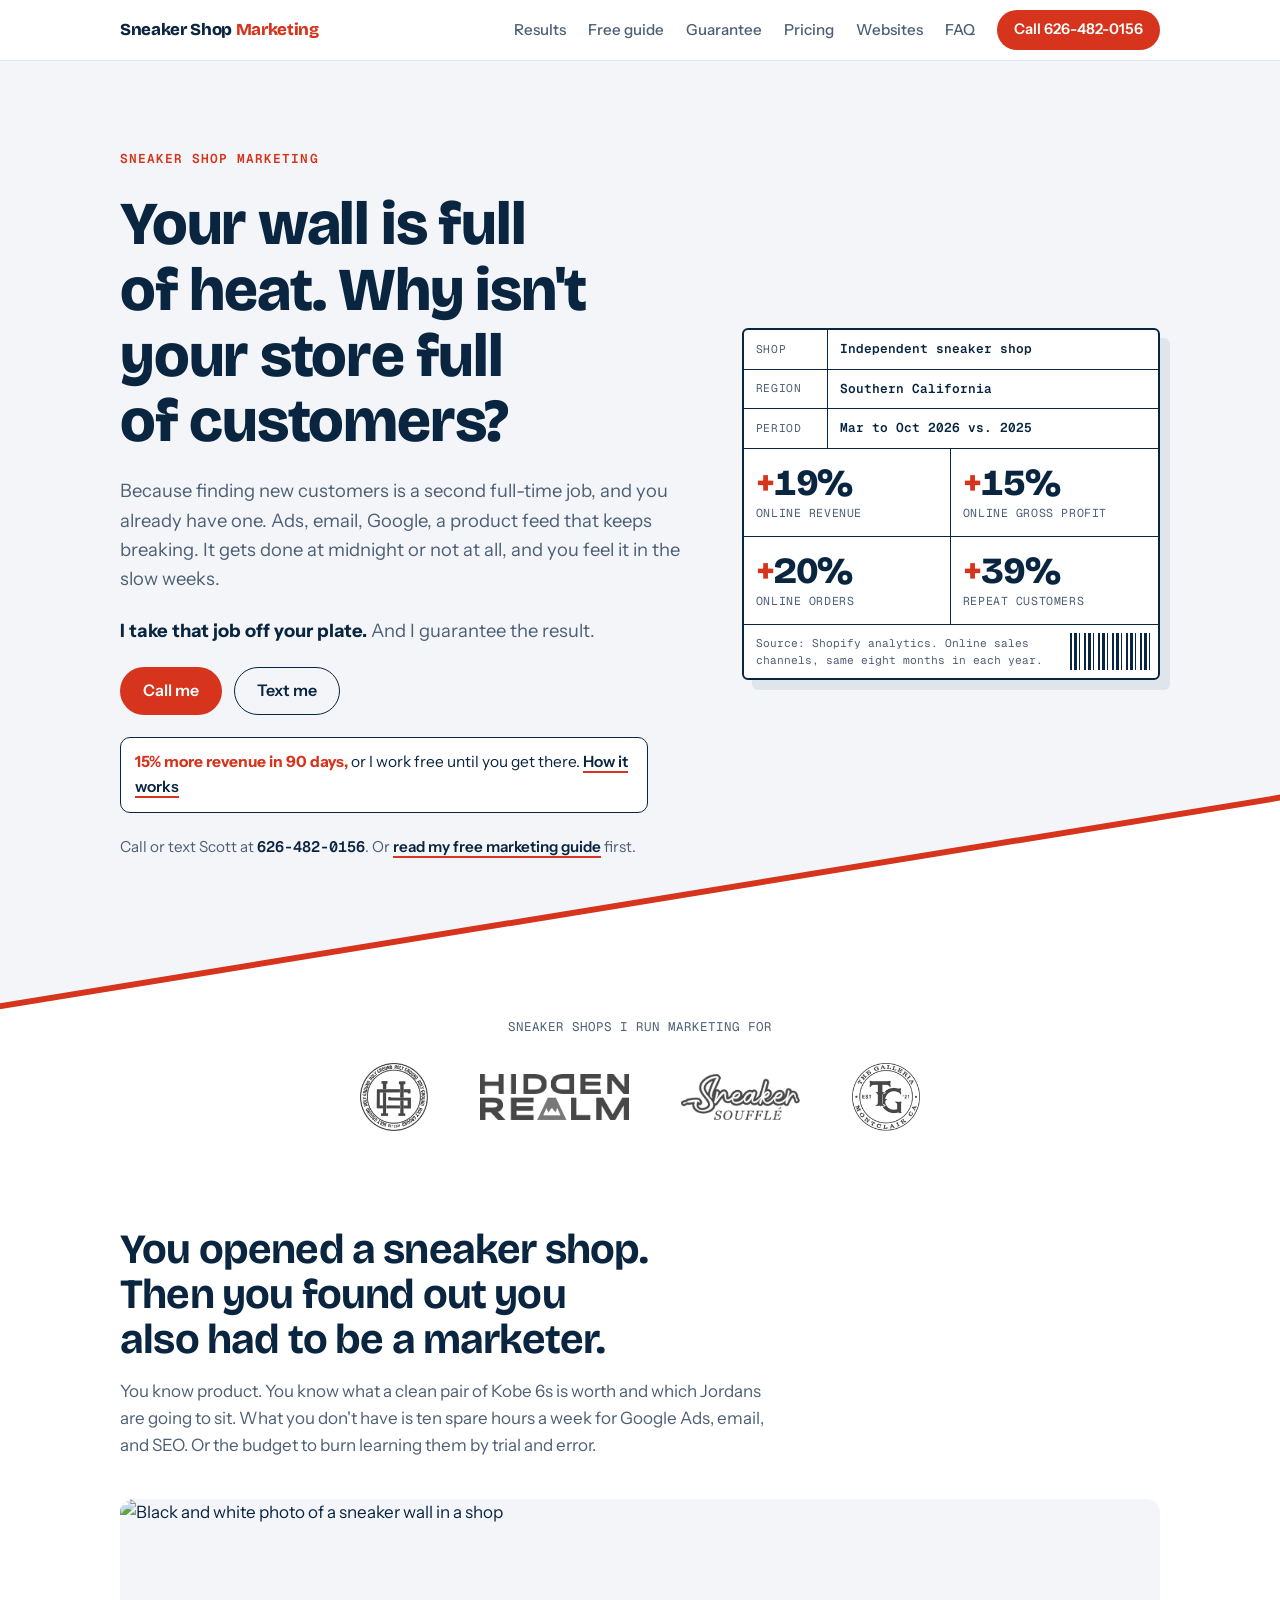
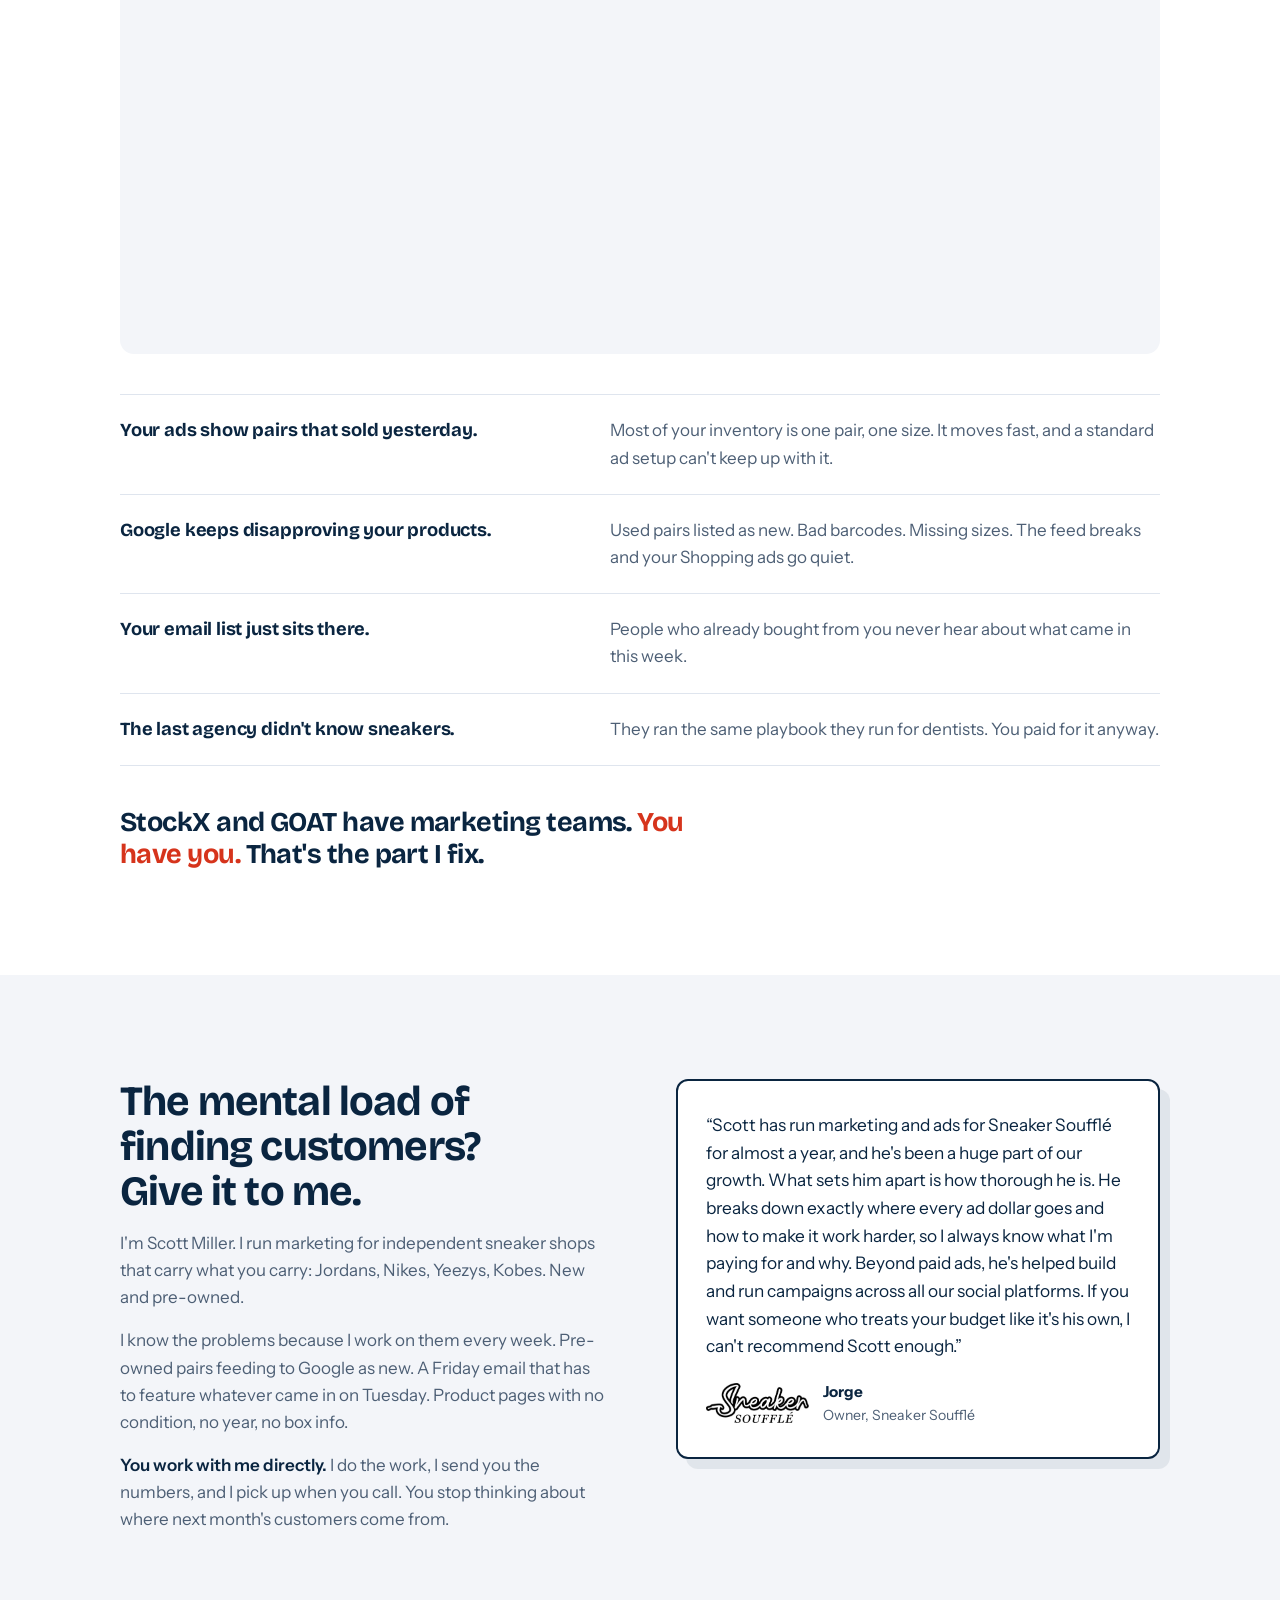
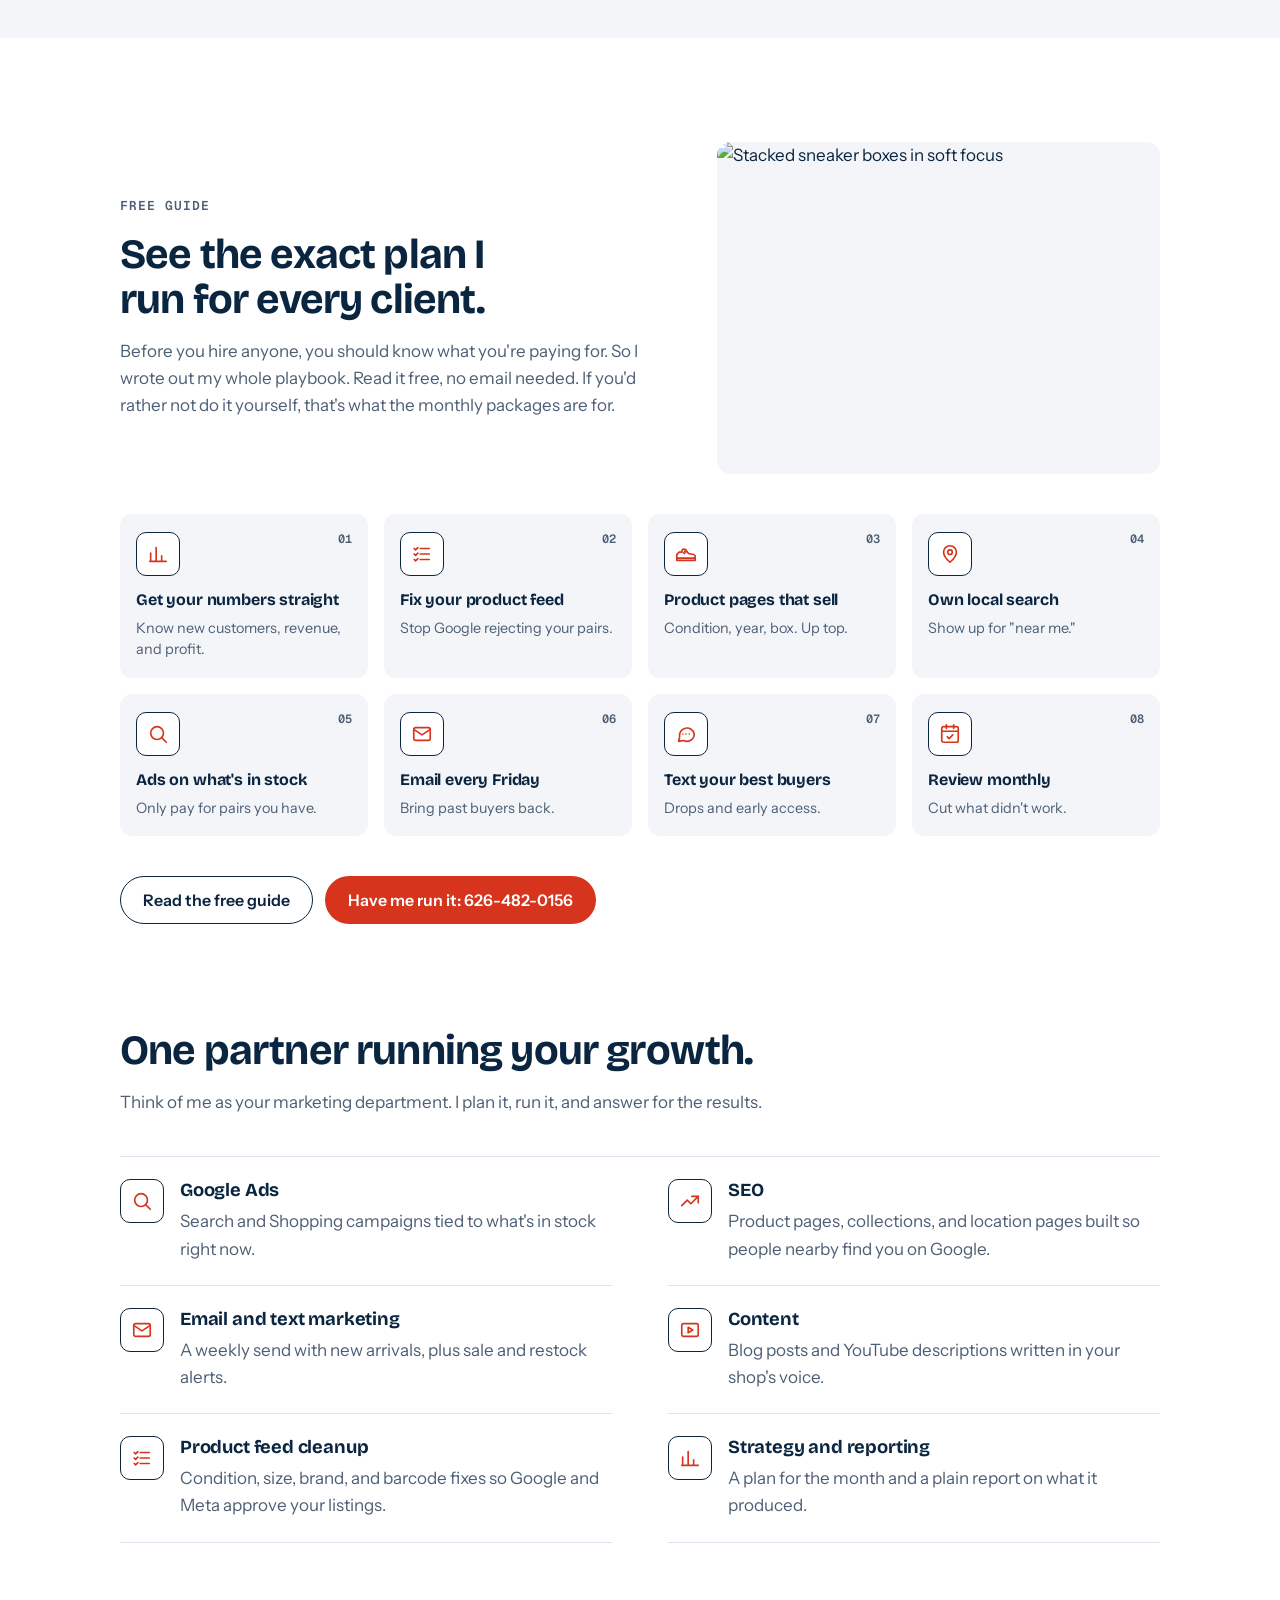
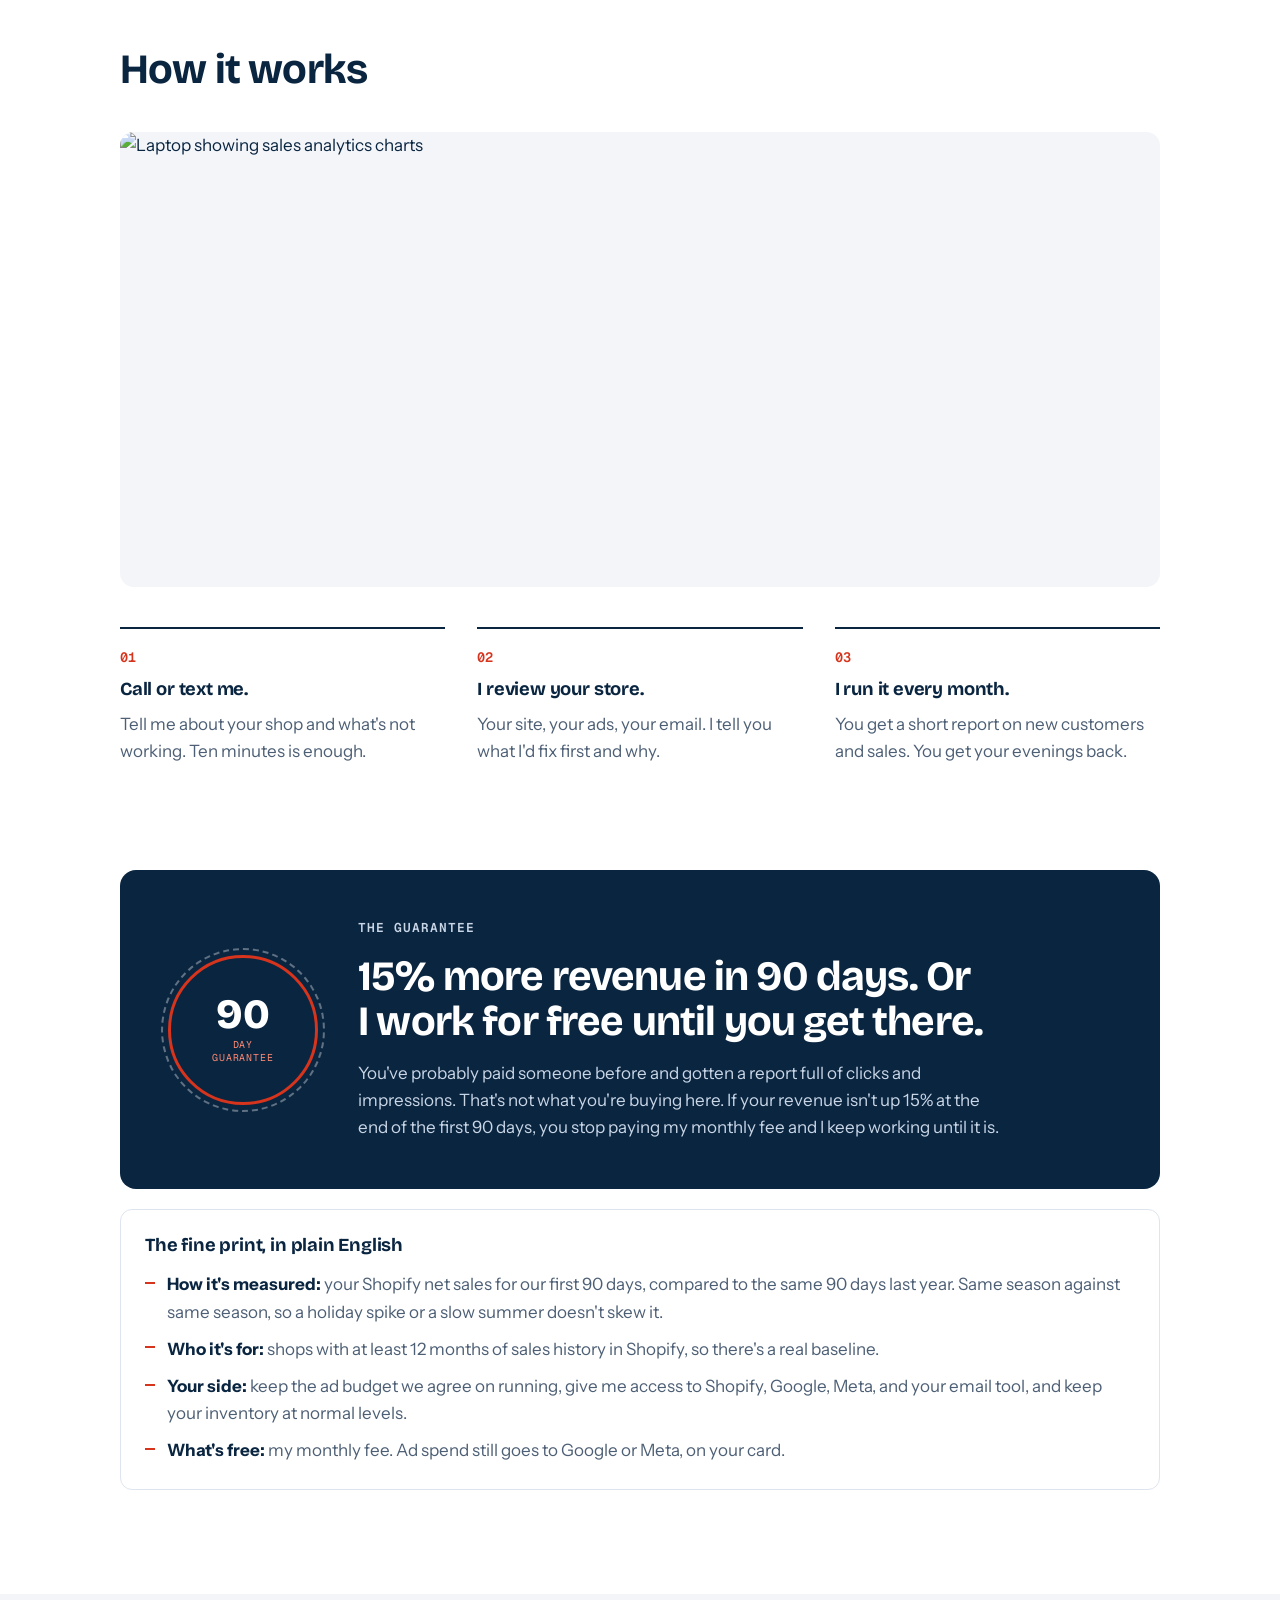
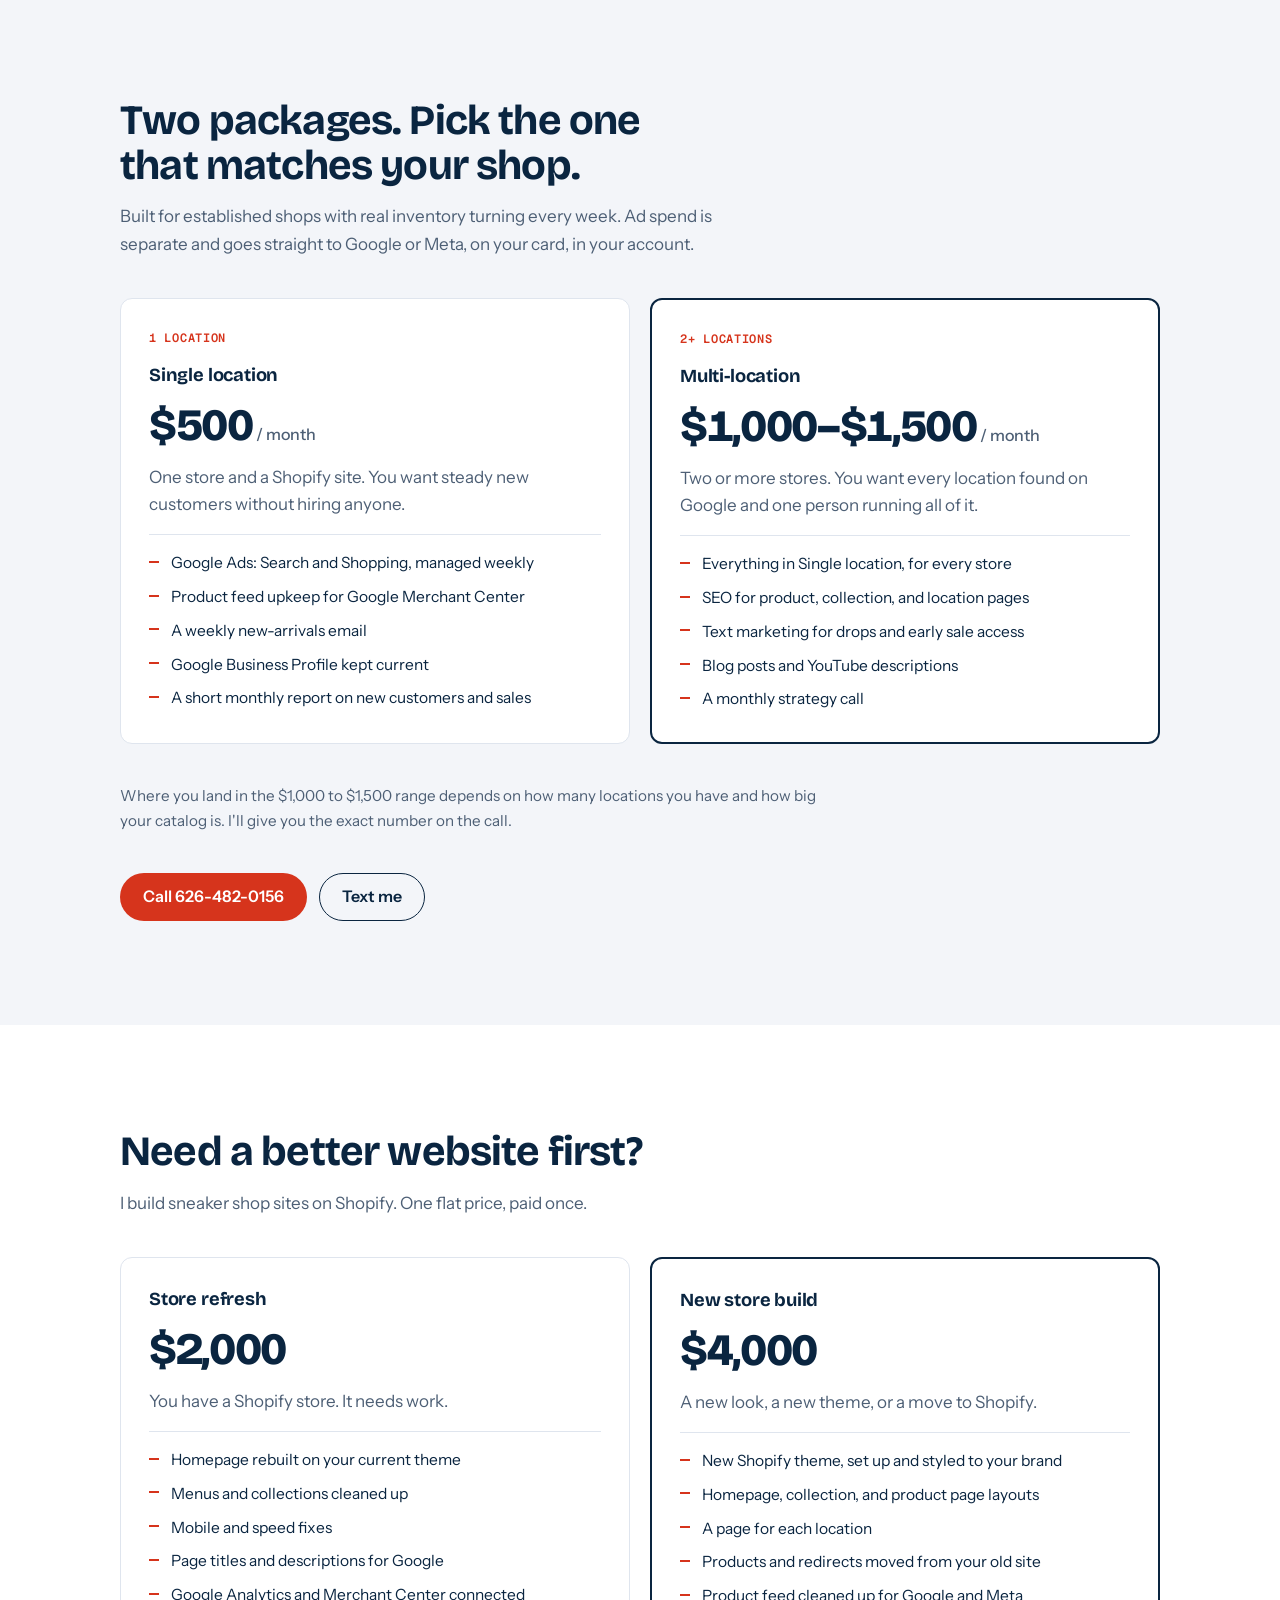
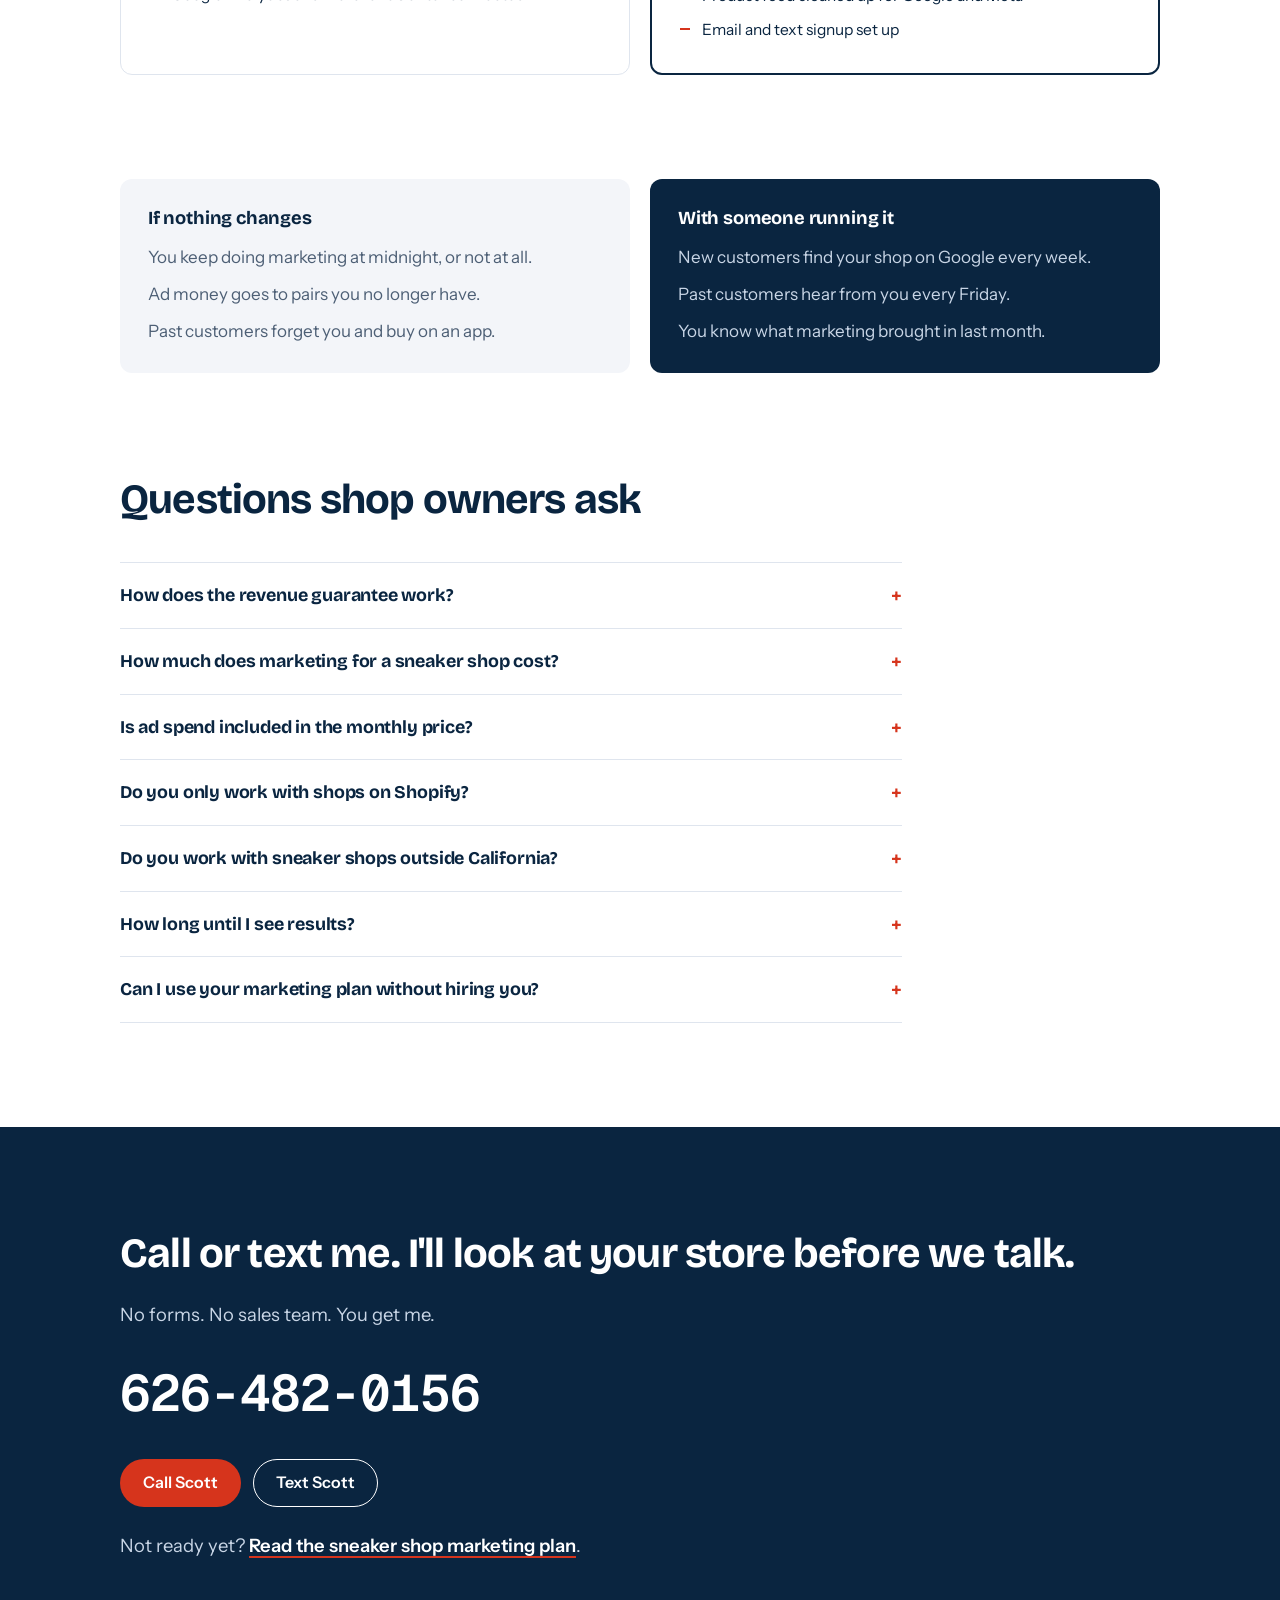
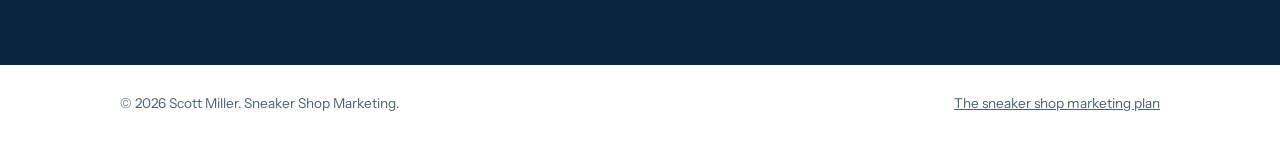
==== index.html @ 63c4389b "Remove floating CTAs, add Unsplash photos to homepage and guide Co-Authored-By: Claude Opus 5.5 <nor" ====
<!DOCTYPE html>
<html lang="en">
<head>
<meta charset="utf-8">
<meta name="viewport" content="width=device-width, initial-scale=1">
<title>Sneaker Shop Marketing: Ads, SEO &amp; Email for Sneaker Stores</title>
<meta name="description" content="Marketing for independent sneaker shops: Google Ads, SEO, email, and text, run for you. 15% more revenue in 90 days or I work free. Call 626-482-0156.">
<link rel="canonical" href="https://sneakershopmarketing.com/">
<meta name="robots" content="index, follow, max-image-preview:large">
<meta name="author" content="Scott Miller">
<meta name="theme-color" content="#0a2540">
<link rel="icon" href="/favicon.svg" type="image/svg+xml">
<link rel="apple-touch-icon" href="/assets/apple-touch-icon.png">

<meta property="og:type" content="website">
<meta property="og:site_name" content="Sneaker Shop Marketing">
<meta property="og:title" content="Sneaker Shop Marketing: more customers without running the marketing yourself">
<meta property="og:description" content="Google Ads, SEO, email, and text marketing for independent sneaker shops. Free marketing plan, no email required.">
<meta property="og:url" content="https://sneakershopmarketing.com/">
<meta property="og:image" content="https://sneakershopmarketing.com/assets/og-image.png">
<meta property="og:image:width" content="1200">
<meta property="og:image:height" content="630">
<meta property="og:locale" content="en_US">
<meta name="twitter:card" content="summary_large_image">
<meta name="twitter:title" content="Sneaker Shop Marketing">
<meta name="twitter:description" content="Google Ads, SEO, email, and text marketing for independent sneaker shops.">
<meta name="twitter:image" content="https://sneakershopmarketing.com/assets/og-image.png">

<link rel="preconnect" href="https://fonts.googleapis.com">
<link rel="preconnect" href="https://fonts.gstatic.com" crossorigin>
<link href="https://fonts.googleapis.com/css2?family=Bricolage+Grotesque:opsz,wght@12..96,600;12..96,700;12..96,800&family=Geist+Mono:wght@400;500;600&family=Instrument+Sans:wght@400;500;600&display=swap" rel="stylesheet">
<link rel="stylesheet" href="/assets/site.css">

<script type="application/ld+json">
{
  "@context": "https://schema.org",
  "@graph": [
    {
      "@type": "WebSite",
      "@id": "https://sneakershopmarketing.com/#website",
      "url": "https://sneakershopmarketing.com/",
      "name": "Sneaker Shop Marketing",
      "publisher": { "@id": "https://sneakershopmarketing.com/#business" },
      "inLanguage": "en-US"
    },
    {
      "@type": "Person",
      "@id": "https://sneakershopmarketing.com/#scott",
      "name": "Scott Miller",
      "jobTitle": "Marketing consultant for sneaker shops",
      "telephone": "+1-626-482-0156",
      "worksFor": { "@id": "https://sneakershopmarketing.com/#business" }
    },
    {
      "@type": "ProfessionalService",
      "@id": "https://sneakershopmarketing.com/#business",
      "name": "Sneaker Shop Marketing",
      "url": "https://sneakershopmarketing.com/",
      "logo": "https://sneakershopmarketing.com/assets/apple-touch-icon.png",
      "image": "https://sneakershopmarketing.com/assets/og-image.png",
      "description": "Marketing for independent sneaker shops: Google Ads, Google Shopping product feeds, SEO, email, and text marketing, managed monthly.",
      "telephone": "+1-626-482-0156",
      "founder": { "@id": "https://sneakershopmarketing.com/#scott" },
      "areaServed": { "@type": "Country", "name": "United States" },
      "priceRange": "$500-$1,500 per month",
      "knowsAbout": ["Sneaker shop marketing", "Google Ads", "Google Shopping", "Google Merchant Center", "Shopify SEO", "Email marketing", "SMS marketing", "Local SEO"],
      "hasOfferCatalog": {
        "@type": "OfferCatalog",
        "name": "Sneaker shop marketing packages",
        "itemListElement": [
          {
            "@type": "Offer",
            "name": "Single location marketing",
            "description": "Google Ads, Shopping feed upkeep, weekly email, Google Business Profile, and a monthly report for one-location sneaker shops.",
            "priceSpecification": { "@type": "UnitPriceSpecification", "price": 500, "priceCurrency": "USD", "unitText": "month" }
          },
          {
            "@type": "Offer",
            "name": "Multi-location marketing",
            "description": "Full marketing for sneaker shops with two or more locations: ads, SEO, email, text, content, and reporting.",
            "priceSpecification": { "@type": "UnitPriceSpecification", "minPrice": 1000, "maxPrice": 1500, "priceCurrency": "USD", "unitText": "month" }
          },
          {
            "@type": "Offer",
            "name": "Shopify store refresh",
            "priceSpecification": { "@type": "PriceSpecification", "price": 2000, "priceCurrency": "USD" }
          },
          {
            "@type": "Offer",
            "name": "New Shopify store build",
            "priceSpecification": { "@type": "PriceSpecification", "price": 4000, "priceCurrency": "USD" }
          }
        ]
      }
    },
    {
      "@type": "FAQPage",
      "@id": "https://sneakershopmarketing.com/#faq",
      "mainEntity": [
        { "@type": "Question", "name": "How does the revenue guarantee work?", "acceptedAnswer": { "@type": "Answer", "text": "If your Shopify net sales are not up 15% in the first 90 days, compared to the same 90 days last year, the monthly fee stops and the work continues until they are. Requires 12 months of Shopify sales history, the agreed ad budget running, and normal inventory levels. Ad spend is not covered." } },
        { "@type": "Question", "name": "How much does marketing for a sneaker shop cost?", "acceptedAnswer": { "@type": "Answer", "text": "$500 a month for a single-location shop. $1,000 to $1,500 a month for shops with two or more locations, depending on how many stores and how big the catalog is. Ad spend is separate and is paid straight to Google or Meta." } },
        { "@type": "Question", "name": "Is ad spend included in the monthly price?", "acceptedAnswer": { "@type": "Answer", "text": "No. The monthly price covers the work. Your ad budget is billed to your own card by Google or Meta, so you always own the account and see every dollar." } },
        { "@type": "Question", "name": "Do you only work with shops on Shopify?", "acceptedAnswer": { "@type": "Answer", "text": "Shopify is where I do most of the work and where I build websites. If you are on another platform, call or text and we will talk through whether it makes sense." } },
        { "@type": "Question", "name": "Do you work with sneaker shops outside California?", "acceptedAnswer": { "@type": "Answer", "text": "Yes. The work is done online, so I can run marketing for a shop anywhere in the United States." } },
        { "@type": "Question", "name": "How long until I see results?", "acceptedAnswer": { "@type": "Answer", "text": "Google Ads and email can move traffic and sales within the first few weeks. SEO builds slower and usually takes a few months to show up in search rankings." } },
        { "@type": "Question", "name": "Can I use your marketing plan without hiring you?", "acceptedAnswer": { "@type": "Answer", "text": "Yes. The sneaker shop marketing plan is free and there is no email gate. Use it however you want." } }
      ]
    }
  ]
}
</script>
</head>
<body>

<header class="top">
  <div class="wrap">
    <a class="brand" href="/">Sneaker Shop <span>Marketing</span></a>
    <nav aria-label="Main">
      <a class="link" href="#results">Results</a>
      <a class="link" href="/sneaker-shop-marketing-plan/">Free guide</a>
      <a class="link" href="#guarantee">Guarantee</a>
      <a class="link" href="#pricing">Pricing</a>
      <a class="link" href="#websites">Websites</a>
      <a class="link" href="#faq">FAQ</a>
      <a class="btn primary small" href="tel:+16264820156">Call 626-482-0156</a>
    </nav>
  </div>
</header>

<main id="top">

  <div class="hero">
    <div class="wrap">
      <div class="hero-copy">
        <p class="eyebrow">Sneaker shop marketing</p>
        <h1>Your wall is full of heat. Why isn't your store full of customers?</h1>
        <p class="lede">Because finding new customers is a second full-time job, and you already have one. Ads, email, Google, a product feed that keeps breaking. It gets done at midnight or not at all, and you feel it in the slow weeks.</p>
        <p class="lede"><strong style="color:var(--ink)">I take that job off your plate.</strong> And I guarantee the result.</p>
        <div class="cta-row">
          <a class="btn primary" href="tel:+16264820156">Call me</a>
          <a class="btn ghost" href="sms:+16264820156">Text me</a>
        </div>
        <p class="guarantee-pill"><b>15% more revenue in 90 days,</b> or I work free until you get there. <a class="text-link" href="#guarantee">How it works</a></p>
        <p class="phone-note">Call or text Scott at <b>626-482-0156</b>. Or <a class="text-link" href="/sneaker-shop-marketing-plan/">read my free marketing guide</a> first.</p>
      </div>

      <div class="boxlabel" id="results" aria-label="Client results">
        <div class="row"><span>Shop</span><span>Independent sneaker shop</span></div>
        <div class="row"><span>Region</span><span>Southern California</span></div>
        <div class="row"><span>Period</span><span>Mar to Oct 2026 vs. 2025</span></div>
        <div class="grid">
          <div class="cell"><span class="num"><i>+</i>19%</span><span class="cap">Online revenue</span></div>
          <div class="cell"><span class="num"><i>+</i>15%</span><span class="cap">Online gross profit</span></div>
          <div class="cell"><span class="num"><i>+</i>20%</span><span class="cap">Online orders</span></div>
          <div class="cell"><span class="num"><i>+</i>39%</span><span class="cap">Repeat customers</span></div>
        </div>
        <div class="foot">
          <p>Source: Shopify analytics. Online sales channels, same eight months in each year.</p>
          <div class="bars" aria-hidden="true"></div>
        </div>
      </div>
    </div>
  </div>

  <div class="logos" aria-labelledby="logos-label">
    <div class="wrap">
      <p id="logos-label">Sneaker shops I run marketing for</p>
      <ul>
        <li><img src="/assets/logos/holy-ground.png" alt="Holy Ground Sneaker Shop" width="120" height="120" loading="lazy"></li>
        <li><img class="wide" src="/assets/logos/hidden-realm.png" alt="Hidden Realm Sneakers" width="389" height="120" loading="lazy"></li>
        <li><img class="wide" src="/assets/logos/sneaker-souffle.png" alt="Sneaker Soufflé" width="309" height="120" loading="lazy"></li>
        <li><img src="/assets/logos/galleria-montclair.png" alt="The Galleria Montclair" width="120" height="120" loading="lazy"></li>
      </ul>
    </div>
  </div>

  <section id="problem" style="padding-top:40px">
    <div class="wrap stack">
      <div class="prose">
        <h2>You opened a sneaker shop. Then you found out you also had to be a marketer.</h2>
        <p>You know product. You know what a clean pair of Kobe 6s is worth and which Jordans are going to sit. What you don't have is ten spare hours a week for Google Ads, email, and SEO. Or the budget to burn learning them by trial and error.</p>
      </div>
      <figure class="photo banner"><img src="https://images.unsplash.com/photo-1708088641654-d096243830c1?auto=format&fit=crop&q=70&w=1200&h=420" srcset="https://images.unsplash.com/photo-1708088641654-d096243830c1?auto=format&fit=crop&q=70&w=800&h=280 800w, https://images.unsplash.com/photo-1708088641654-d096243830c1?auto=format&fit=crop&q=70&w=1600&h=560 1600w" sizes="(min-width: 1080px) 1040px, 100vw" alt="Black and white photo of a sneaker wall in a shop" width="1600" height="560" loading="lazy" decoding="async"></figure>
      <ul class="problems">
        <li>
          <h3>Your ads show pairs that sold yesterday.</h3>
          <p>Most of your inventory is one pair, one size. It moves fast, and a standard ad setup can't keep up with it.</p>
        </li>
        <li>
          <h3>Google keeps disapproving your products.</h3>
          <p>Used pairs listed as new. Bad barcodes. Missing sizes. The feed breaks and your Shopping ads go quiet.</p>
        </li>
        <li>
          <h3>Your email list just sits there.</h3>
          <p>People who already bought from you never hear about what came in this week.</p>
        </li>
        <li>
          <h3>The last agency didn't know sneakers.</h3>
          <p>They ran the same playbook they run for dentists. You paid for it anyway.</p>
        </li>
      </ul>
      <p class="aside">StockX and GOAT have marketing teams. <em>You have you.</em> That's the part I fix.</p>
    </div>
  </section>

  <section class="guide" id="about">
    <div class="wrap two">
      <div class="prose">
        <h2>The mental load of finding customers? Give it to me.</h2>
        <p>I'm Scott Miller. I run marketing for independent sneaker shops that carry what you carry: Jordans, Nikes, Yeezys, Kobes. New and pre-owned.</p>
        <p>I know the problems because I work on them every week. Pre-owned pairs feeding to Google as new. A Friday email that has to feature whatever came in on Tuesday. Product pages with no condition, no year, no box info.</p>
        <p><strong>You work with me directly.</strong> I do the work, I send you the numbers, and I pick up when you call. You stop thinking about where next month's customers come from.</p>
      </div>
      <blockquote class="quote">
        <p>&ldquo;Scott has run marketing and ads for Sneaker Soufflé for almost a year, and he's been a huge part of our growth. What sets him apart is how thorough he is. He breaks down exactly where every ad dollar goes and how to make it work harder, so I always know what I'm paying for and why. Beyond paid ads, he's helped build and run campaigns across all our social platforms. If you want someone who treats your budget like it's his own, I can't recommend Scott enough.&rdquo;</p>
        <footer>
          <img src="/assets/logos/sneaker-souffle.png" alt="" width="309" height="120" loading="lazy">
          <div><b>Jorge</b><span>Owner, Sneaker Soufflé</span></div>
        </footer>
      </blockquote>
    </div>
  </section>

  <section id="plan">
    <div class="wrap stack">
      <div class="split-intro">
      <div class="prose">
        <p class="eyebrow">Free guide</p>
        <h2>See the exact plan I run for every client.</h2>
        <p>Before you hire anyone, you should know what you're paying for. So I wrote out my whole playbook. Read it free, no email needed. If you'd rather not do it yourself, that's what the monthly packages are for.</p>
      </div>
      <figure class="photo card"><img src="https://images.unsplash.com/photo-1568597396622-85be9c2f9b65?auto=format&fit=crop&q=70&w=1200&h=900" srcset="https://images.unsplash.com/photo-1568597396622-85be9c2f9b65?auto=format&fit=crop&q=70&w=800&h=600 800w, https://images.unsplash.com/photo-1568597396622-85be9c2f9b65?auto=format&fit=crop&q=70&w=1600&h=900 1600w" sizes="(min-width: 1080px) 1040px, 100vw" alt="Stacked sneaker boxes in soft focus" width="1200" height="900" loading="lazy" decoding="async"></figure>
      </div>
      <ol class="playbook">
        <li><span class="ico" aria-hidden="true"><svg viewBox="0 0 24 24" fill="none" stroke="currentColor" stroke-width="1.8" stroke-linecap="round" stroke-linejoin="round"><path d="M4 20V11M10 20V5M16 20v-6M21 20H3"/></svg></span><h3>Get your numbers straight</h3><p>Know new customers, revenue, and profit.</p></li>
        <li><span class="ico" aria-hidden="true"><svg viewBox="0 0 24 24" fill="none" stroke="currentColor" stroke-width="1.8" stroke-linecap="round" stroke-linejoin="round"><path d="M10 6h10M10 12h10M10 18h10"/><path d="M3.5 6l1.5 1.5L7.5 5M3.5 12l1.5 1.5 2.5-2.5M3.5 18l1.5 1.5 2.5-2.5"/></svg></span><h3>Fix your product feed</h3><p>Stop Google rejecting your pairs.</p></li>
        <li><span class="ico" aria-hidden="true"><svg viewBox="0 0 24 24" fill="none" stroke="currentColor" stroke-width="1.8" stroke-linecap="round" stroke-linejoin="round"><path d="M2 16.5h20v-2c0-1-.7-1.8-1.7-2l-5.5-1.1L11.5 7H8.2l-1 3H4.5L2 12.5z"/><path d="M2 16.5V19h20v-2.5M9 10.5l1.5 1M10.5 9l1.5 1"/></svg></span><h3>Product pages that sell</h3><p>Condition, year, box. Up top.</p></li>
        <li><span class="ico" aria-hidden="true"><svg viewBox="0 0 24 24" fill="none" stroke="currentColor" stroke-width="1.8" stroke-linecap="round" stroke-linejoin="round"><path d="M12 21s-7-6.2-7-11a7 7 0 0 1 14 0c0 4.8-7 11-7 11z"/><circle cx="12" cy="10" r="2.5"/></svg></span><h3>Own local search</h3><p>Show up for "near me."</p></li>
        <li><span class="ico" aria-hidden="true"><svg viewBox="0 0 24 24" fill="none" stroke="currentColor" stroke-width="1.8" stroke-linecap="round" stroke-linejoin="round"><circle cx="11" cy="11" r="7"/><path d="M21 21l-5-5"/></svg></span><h3>Ads on what's in stock</h3><p>Only pay for pairs you have.</p></li>
        <li><span class="ico" aria-hidden="true"><svg viewBox="0 0 24 24" fill="none" stroke="currentColor" stroke-width="1.8" stroke-linecap="round" stroke-linejoin="round"><rect x="3" y="5" width="18" height="14" rx="2"/><path d="M3 7l9 6 9-6"/></svg></span><h3>Email every Friday</h3><p>Bring past buyers back.</p></li>
        <li><span class="ico" aria-hidden="true"><svg viewBox="0 0 24 24" fill="none" stroke="currentColor" stroke-width="1.8" stroke-linecap="round" stroke-linejoin="round"><path d="M21 12a8 8 0 0 1-11.6 7.1L4 20l1-4.6A8 8 0 1 1 21 12z"/><path d="M8.5 12h.01M12 12h.01M15.5 12h.01"/></svg></span><h3>Text your best buyers</h3><p>Drops and early access.</p></li>
        <li><span class="ico" aria-hidden="true"><svg viewBox="0 0 24 24" fill="none" stroke="currentColor" stroke-width="1.8" stroke-linecap="round" stroke-linejoin="round"><rect x="3" y="4" width="18" height="17" rx="2"/><path d="M3 9h18M8 2v4M16 2v4M9 15l2 2 4-4"/></svg></span><h3>Review monthly</h3><p>Cut what didn't work.</p></li>
      </ol>
      <div class="cta-row">
        <a class="btn ghost" href="/sneaker-shop-marketing-plan/">Read the free guide</a>
        <a class="btn primary" href="tel:+16264820156">Have me run it: 626-482-0156</a>
      </div>
    </div>
  </section>

  <section id="services" style="padding-top:0">
    <div class="wrap stack">
      <div class="prose">
        <h2>One partner running your growth.</h2>
        <p>Think of me as your marketing department. I plan it, run it, and answer for the results.</p>
      </div>
      <ul class="services">
        <li><span class="ico" aria-hidden="true"><svg viewBox="0 0 24 24" fill="none" stroke="currentColor" stroke-width="1.8" stroke-linecap="round" stroke-linejoin="round"><circle cx="11" cy="11" r="7"/><path d="M21 21l-5-5"/></svg></span><h3>Google Ads</h3><p>Search and Shopping campaigns tied to what's in stock right now.</p></li>
        <li><span class="ico" aria-hidden="true"><svg viewBox="0 0 24 24" fill="none" stroke="currentColor" stroke-width="1.8" stroke-linecap="round" stroke-linejoin="round"><path d="M3 17l6-6 4 4 8-8"/><path d="M14 7h7v7"/></svg></span><h3>SEO</h3><p>Product pages, collections, and location pages built so people nearby find you on Google.</p></li>
        <li><span class="ico" aria-hidden="true"><svg viewBox="0 0 24 24" fill="none" stroke="currentColor" stroke-width="1.8" stroke-linecap="round" stroke-linejoin="round"><rect x="3" y="5" width="18" height="14" rx="2"/><path d="M3 7l9 6 9-6"/></svg></span><h3>Email and text marketing</h3><p>A weekly send with new arrivals, plus sale and restock alerts.</p></li>
        <li><span class="ico" aria-hidden="true"><svg viewBox="0 0 24 24" fill="none" stroke="currentColor" stroke-width="1.8" stroke-linecap="round" stroke-linejoin="round"><rect x="3" y="5" width="18" height="14" rx="2"/><path d="M10 9l5 3-5 3z"/></svg></span><h3>Content</h3><p>Blog posts and YouTube descriptions written in your shop's voice.</p></li>
        <li><span class="ico" aria-hidden="true"><svg viewBox="0 0 24 24" fill="none" stroke="currentColor" stroke-width="1.8" stroke-linecap="round" stroke-linejoin="round"><path d="M10 6h10M10 12h10M10 18h10"/><path d="M3.5 6l1.5 1.5L7.5 5M3.5 12l1.5 1.5 2.5-2.5M3.5 18l1.5 1.5 2.5-2.5"/></svg></span><h3>Product feed cleanup</h3><p>Condition, size, brand, and barcode fixes so Google and Meta approve your listings.</p></li>
        <li><span class="ico" aria-hidden="true"><svg viewBox="0 0 24 24" fill="none" stroke="currentColor" stroke-width="1.8" stroke-linecap="round" stroke-linejoin="round"><path d="M4 20V11M10 20V5M16 20v-6M21 20H3"/></svg></span><h3>Strategy and reporting</h3><p>A plan for the month and a plain report on what it produced.</p></li>
      </ul>
    </div>
  </section>

  <section id="how" style="padding-top:0">
    <div class="wrap stack">
      <h2>How it works</h2>
      <figure class="photo banner"><img src="https://images.unsplash.com/photo-1551288049-bebda4e38f71?auto=format&fit=crop&q=70&w=1200&h=420" srcset="https://images.unsplash.com/photo-1551288049-bebda4e38f71?auto=format&fit=crop&q=70&w=800&h=280 800w, https://images.unsplash.com/photo-1551288049-bebda4e38f71?auto=format&fit=crop&q=70&w=1600&h=560 1600w" sizes="(min-width: 1080px) 1040px, 100vw" alt="Laptop showing sales analytics charts" width="1600" height="560" loading="lazy" decoding="async"></figure>
      <ol class="steps">
        <li><h3>Call or text me.</h3><p>Tell me about your shop and what's not working. Ten minutes is enough.</p></li>
        <li><h3>I review your store.</h3><p>Your site, your ads, your email. I tell you what I'd fix first and why.</p></li>
        <li><h3>I run it every month.</h3><p>You get a short report on new customers and sales. You get your evenings back.</p></li>
      </ol>
    </div>
  </section>

  <section class="guarantee" id="guarantee">
    <div class="wrap">
      <div class="gbox">
        <div class="gseal" aria-hidden="true"><span>90</span><small>DAY<br>GUARANTEE</small></div>
        <div class="prose">
          <p class="eyebrow">The guarantee</p>
          <h2>15% more revenue in 90 days. Or I work for free until you get there.</h2>
          <p>You've probably paid someone before and gotten a report full of clicks and impressions. That's not what you're buying here. If your revenue isn't up 15% at the end of the first 90 days, you stop paying my monthly fee and I keep working until it is.</p>
        </div>
      </div>
      <div class="gterms">
        <h3>The fine print, in plain English</h3>
        <ul>
          <li><b>How it's measured:</b> your Shopify net sales for our first 90 days, compared to the same 90 days last year. Same season against same season, so a holiday spike or a slow summer doesn't skew it.</li>
          <li><b>Who it's for:</b> shops with at least 12 months of sales history in Shopify, so there's a real baseline.</li>
          <li><b>Your side:</b> keep the ad budget we agree on running, give me access to Shopify, Google, Meta, and your email tool, and keep your inventory at normal levels.</li>
          <li><b>What's free:</b> my monthly fee. Ad spend still goes to Google or Meta, on your card.</li>
        </ul>
      </div>
    </div>
  </section>

  <section class="pricing" id="pricing">
    <div class="wrap stack">
      <div class="prose">
        <h2>Two packages. Pick the one that matches your shop.</h2>
        <p>Built for established shops with real inventory turning every week. Ad spend is separate and goes straight to Google or Meta, on your card, in your account.</p>
      </div>
      <div class="packs">
        <div class="pack">
          <p class="tag">1 location</p>
          <h3>Single location</h3>
          <p class="amt">$500<small> / month</small></p>
          <p class="who">One store and a Shopify site. You want steady new customers without hiring anyone.</p>
          <ul>
            <li>Google Ads: Search and Shopping, managed weekly</li>
            <li>Product feed upkeep for Google Merchant Center</li>
            <li>A weekly new-arrivals email</li>
            <li>Google Business Profile kept current</li>
            <li>A short monthly report on new customers and sales</li>
          </ul>
        </div>
        <div class="pack feature">
          <p class="tag">2+ locations</p>
          <h3>Multi-location</h3>
          <p class="amt">$1,000&ndash;$1,500<small> / month</small></p>
          <p class="who">Two or more stores. You want every location found on Google and one person running all of it.</p>
          <ul>
            <li>Everything in Single location, for every store</li>
            <li>SEO for product, collection, and location pages</li>
            <li>Text marketing for drops and early sale access</li>
            <li>Blog posts and YouTube descriptions</li>
            <li>A monthly strategy call</li>
          </ul>
        </div>
      </div>
      <p class="note">Where you land in the $1,000 to $1,500 range depends on how many locations you have and how big your catalog is. I'll give you the exact number on the call.</p>
      <div class="cta-row">
        <a class="btn primary" href="tel:+16264820156">Call 626-482-0156</a>
        <a class="btn ghost" href="sms:+16264820156">Text me</a>
      </div>
    </div>
  </section>

  <section id="websites">
    <div class="wrap stack">
      <div class="prose">
        <h2>Need a better website first?</h2>
        <p>I build sneaker shop sites on Shopify. One flat price, paid once.</p>
      </div>
      <div class="packs">
        <div class="pack">
          <h3>Store refresh</h3>
          <p class="amt">$2,000</p>
          <p class="who">You have a Shopify store. It needs work.</p>
          <ul>
            <li>Homepage rebuilt on your current theme</li>
            <li>Menus and collections cleaned up</li>
            <li>Mobile and speed fixes</li>
            <li>Page titles and descriptions for Google</li>
            <li>Google Analytics and Merchant Center connected</li>
          </ul>
        </div>
        <div class="pack feature">
          <h3>New store build</h3>
          <p class="amt">$4,000</p>
          <p class="who">A new look, a new theme, or a move to Shopify.</p>
          <ul>
            <li>New Shopify theme, set up and styled to your brand</li>
            <li>Homepage, collection, and product page layouts</li>
            <li>A page for each location</li>
            <li>Products and redirects moved from your old site</li>
            <li>Product feed cleaned up for Google and Meta</li>
            <li>Email and text signup set up</li>
          </ul>
        </div>
      </div>
    </div>
  </section>

  <section id="stakes" style="padding-top:0">
    <div class="wrap">
      <div class="stakes">
        <div class="bad">
          <h3>If nothing changes</h3>
          <ul>
            <li>You keep doing marketing at midnight, or not at all.</li>
            <li>Ad money goes to pairs you no longer have.</li>
            <li>Past customers forget you and buy on an app.</li>
          </ul>
        </div>
        <div class="good">
          <h3>With someone running it</h3>
          <ul>
            <li>New customers find your shop on Google every week.</li>
            <li>Past customers hear from you every Friday.</li>
            <li>You know what marketing brought in last month.</li>
          </ul>
        </div>
      </div>
    </div>
  </section>

  <section id="faq" style="padding-top:0">
    <div class="wrap stack">
      <h2>Questions shop owners ask</h2>
      <div class="faq">
        <details>
          <summary>How does the revenue guarantee work?</summary>
          <p>If your Shopify net sales aren't up 15% in our first 90 days, compared to the same 90 days last year, I stop charging my monthly fee and keep working until they are. You need 12 months of Shopify sales history, the agreed ad budget running, and normal inventory levels. Ad spend isn't covered.</p>
        </details>
        <details>
          <summary>How much does marketing for a sneaker shop cost?</summary>
          <p>$500 a month for a single-location shop. $1,000 to $1,500 a month for shops with two or more locations, depending on how many stores and how big the catalog is. Ad spend is separate and is paid straight to Google or Meta.</p>
        </details>
        <details>
          <summary>Is ad spend included in the monthly price?</summary>
          <p>No. The monthly price covers the work. Your ad budget is billed to your own card by Google or Meta, so you always own the account and see every dollar.</p>
        </details>
        <details>
          <summary>Do you only work with shops on Shopify?</summary>
          <p>Shopify is where I do most of the work and where I build websites. If you're on another platform, call or text and we'll talk through whether it makes sense.</p>
        </details>
        <details>
          <summary>Do you work with sneaker shops outside California?</summary>
          <p>Yes. The work is done online, so I can run marketing for a shop anywhere in the United States.</p>
        </details>
        <details>
          <summary>How long until I see results?</summary>
          <p>Google Ads and email can move traffic and sales within the first few weeks. SEO builds slower and usually takes a few months to show up in search rankings.</p>
        </details>
        <details>
          <summary>Can I use your marketing plan without hiring you?</summary>
          <p>Yes. <a class="text-link" href="/sneaker-shop-marketing-plan/">The sneaker shop marketing plan</a> is free and there's no email gate. Use it however you want.</p>
        </details>
      </div>
    </div>
  </section>

  <section class="final" id="contact">
    <div class="wrap stack" style="gap:24px">
      <h2>Call or text me. I'll look at your store before we talk.</h2>
      <p class="lede">No forms. No sales team. You get me.</p>
      <a class="big" href="tel:+16264820156">626-482-0156</a>
      <div class="cta-row">
        <a class="btn primary" href="tel:+16264820156">Call Scott</a>
        <a class="btn ghost" href="sms:+16264820156">Text Scott</a>
      </div>
      <p class="lede">Not ready yet? <a class="text-link" href="/sneaker-shop-marketing-plan/">Read the sneaker shop marketing plan</a>.</p>
    </div>
  </section>

</main>

<footer class="site">
  <div class="wrap">
    <span>&copy; 2026 Scott Miller. Sneaker Shop Marketing.</span>
    <a href="/sneaker-shop-marketing-plan/">The sneaker shop marketing plan</a>
  </div>
</footer>


</body>
</html>
---- assets/site.css ----
:root {
  color-scheme: light;
  --bg: #ffffff;
  --wash: #f3f5f9;
  --ink: #0a2540;
  --muted: #4d5f75;
  --line: #dfe5ee;
  --accent: #d6341c;
  --accent-dark: #b32a15;
  --display: "Bricolage Grotesque", "Arial Narrow", Arial, sans-serif;
  --body: "Instrument Sans", -apple-system, "Segoe UI", Roboto, sans-serif;
  --mono: "Geist Mono", ui-monospace, Menlo, Consolas, monospace;
  --wrap: 1080px;
}
* { box-sizing: border-box; }
html { scroll-behavior: smooth; }
body { margin: 0; background: var(--bg); color: var(--ink); font-family: var(--body); font-size: 17px; line-height: 1.6; -webkit-font-smoothing: antialiased; padding-bottom: 72px; }
@media (min-width: 760px) { body { padding-bottom: 0; } }
@media (prefers-reduced-motion: reduce) { html { scroll-behavior: auto; } }
h1, h2, h3 { font-family: var(--display); line-height: 1.08; margin: 0; text-wrap: balance; letter-spacing: -0.02em; }
h1 { font-size: clamp(2.2rem, 6vw, 3.8rem); font-weight: 800; }
h2 { font-size: clamp(1.75rem, 4.2vw, 2.6rem); font-weight: 700; }
h3 { font-size: 1.15rem; font-weight: 700; letter-spacing: -0.01em; line-height: 1.25; }
p { margin: 0; }
a { color: inherit; }
a:focus-visible, button:focus-visible, summary:focus-visible { outline: 3px solid var(--accent); outline-offset: 3px; }
.wrap { max-width: var(--wrap); margin: 0 auto; padding: 0 20px; }
.eyebrow { font-family: var(--mono); font-size: 0.8rem; font-weight: 600; text-transform: uppercase; letter-spacing: 0.08em; color: var(--accent); }
.lede { font-size: 1.15rem; color: var(--muted); max-width: 34em; }
.prose { display: grid; gap: 16px; max-width: 38em; }
.prose p { color: var(--muted); }
.prose p strong { color: var(--ink); font-weight: 600; }
section { padding: 72px 0; }
@media (min-width: 760px) { section { padding: 104px 0; } }
.stack { display: grid; gap: 40px; }
.text-link { font-weight: 600; color: var(--ink); text-decoration-color: var(--accent); text-decoration-thickness: 2px; text-underline-offset: 4px; }
.text-link:hover { color: var(--accent); }

/* Header */
header.top { position: sticky; top: 0; z-index: 20; background: rgba(255,255,255,0.94); backdrop-filter: blur(8px); border-bottom: 1px solid var(--line); }
.top .wrap { display: flex; align-items: center; justify-content: space-between; gap: 16px; height: 60px; }
.brand { font-family: var(--display); font-weight: 800; font-size: 1.05rem; letter-spacing: -0.02em; text-decoration: none; }
.brand span { color: var(--accent); }
.top nav { display: flex; align-items: center; gap: 22px; font-size: 0.95rem; font-weight: 500; }
.top nav a { text-decoration: none; }
.top nav a.link { display: none; color: var(--muted); }
.top nav a.link:hover { color: var(--ink); }
@media (min-width: 860px) { .top nav a.link { display: inline; } }

/* Buttons */
.btn { display: inline-flex; align-items: center; justify-content: center; gap: 8px; min-height: 48px; padding: 0 22px; border-radius: 999px; font-weight: 600; font-size: 1rem; text-decoration: none; border: 1.5px solid transparent; white-space: nowrap; }
.btn.primary { background: var(--accent); color: #fff; }
.btn.primary:hover { background: var(--accent-dark); }
.btn.ghost { border-color: var(--ink); color: var(--ink); background: transparent; }
.btn.ghost:hover { background: var(--ink); color: #fff; }
.btn.small { min-height: 40px; padding: 0 16px; font-size: 0.92rem; }
.cta-row { display: flex; flex-wrap: wrap; gap: 12px; align-items: center; }
.phone-note { font-size: 0.95rem; color: var(--muted); }
.phone-note b { color: var(--ink); font-family: var(--mono); font-weight: 600; }

/* Hero */
.hero { position: relative; padding: 56px 0 96px; overflow: hidden; }
.hero::before { content: ""; position: absolute; inset: 0; background: var(--wash); clip-path: polygon(0 0, 100% 0, 100% 78%, 0 100%); z-index: 0; }
.hero::after { content: ""; position: absolute; left: 0; right: 0; bottom: 0; height: 100%; background: var(--accent); clip-path: polygon(0 calc(100% - 6px), 100% calc(78% - 6px), 100% 78%, 0 100%); z-index: 0; }
.hero .wrap { position: relative; z-index: 1; display: grid; gap: 44px; align-items: center; }
@media (min-width: 900px) { .hero { padding: 88px 0 150px; } .hero .wrap { grid-template-columns: 1.15fr 0.85fr; gap: 56px; } }
.hero-copy { display: grid; gap: 22px; }

/* Results label */
.boxlabel { background: #fff; border: 2px solid var(--ink); border-radius: 6px; font-family: var(--mono); font-size: 0.8rem; box-shadow: 10px 10px 0 rgba(10,37,64,0.08); max-width: 420px; width: 100%; justify-self: start; }
@media (min-width: 900px) { .boxlabel { justify-self: end; } }
.boxlabel .row { display: grid; grid-template-columns: 84px 1fr; border-bottom: 1.5px solid var(--ink); }
.boxlabel .row span { padding: 9px 12px; }
.boxlabel .row span:first-child { border-right: 1.5px solid var(--ink); color: var(--muted); text-transform: uppercase; font-size: 0.7rem; letter-spacing: 0.06em; display: flex; align-items: center; }
.boxlabel .row span:last-child { font-weight: 600; }
.boxlabel .grid { display: grid; grid-template-columns: 1fr 1fr; }
.boxlabel .cell { padding: 16px 12px 14px; border-bottom: 1.5px solid var(--ink); display: grid; gap: 2px; }
.boxlabel .cell:nth-child(odd) { border-right: 1.5px solid var(--ink); }
.boxlabel .num { font-family: var(--display); font-weight: 800; font-size: 2.3rem; line-height: 1; letter-spacing: -0.03em; font-variant-numeric: tabular-nums; }
.boxlabel .num i { font-style: normal; color: var(--accent); }
.boxlabel .cap { font-size: 0.72rem; text-transform: uppercase; letter-spacing: 0.05em; color: var(--muted); }
.boxlabel .foot { display: grid; grid-template-columns: 1fr 96px; }
.boxlabel .foot p { padding: 10px 12px; font-size: 0.7rem; line-height: 1.45; color: var(--muted); }
.boxlabel .bars { background: repeating-linear-gradient(90deg, var(--ink) 0 2px, #fff 2px 4px, var(--ink) 4px 7px, #fff 7px 9px, var(--ink) 9px 10px, #fff 10px 14px); margin: 8px; }

/* Logo banner */
.logos { padding: 8px 0 56px; }
.logos p { text-align: center; font-family: var(--mono); font-size: 0.78rem; text-transform: uppercase; letter-spacing: 0.08em; color: var(--muted); margin-bottom: 26px; }
.logos ul { list-style: none; margin: 0; padding: 0; display: flex; flex-wrap: wrap; justify-content: center; align-items: center; gap: 28px 52px; }
.logos img { display: block; height: 56px; width: auto; opacity: 0.72; }
.logos img.wide { height: 40px; }
@media (min-width: 760px) { .logos img { height: 68px; } .logos img.wide { height: 46px; } }

/* Problem */
.problems { display: grid; margin: 0; padding: 0; border-top: 1px solid var(--line); }
.problems li { list-style: none; display: grid; gap: 6px; padding: 22px 0; border-bottom: 1px solid var(--line); }
@media (min-width: 760px) { .problems li { grid-template-columns: 0.9fr 1.1fr; gap: 40px; align-items: baseline; } }
.problems p { color: var(--muted); }
.aside { font-family: var(--display); font-weight: 700; font-size: clamp(1.3rem, 3vw, 1.7rem); letter-spacing: -0.02em; line-height: 1.2; max-width: 22em; }
.aside em { font-style: normal; color: var(--accent); }

/* Guide + testimonial */
.guide { background: var(--wash); }
.two { display: grid; gap: 40px; }
@media (min-width: 900px) { .two { grid-template-columns: 1fr 1fr; gap: 72px; align-items: start; } }
blockquote.quote { margin: 0; background: #fff; border: 2px solid var(--ink); border-radius: 12px; padding: 30px 28px; display: grid; gap: 20px; box-shadow: 10px 10px 0 rgba(10,37,64,0.08); }
blockquote.quote p { font-size: 1.08rem; line-height: 1.6; }
blockquote.quote footer { padding: 0; display: flex; align-items: center; gap: 14px; font-size: 0.95rem; color: var(--ink); }
blockquote.quote footer img { height: 40px; width: auto; }
blockquote.quote footer span { color: var(--muted); display: block; font-size: 0.88rem; }
.fine { font-size: 0.82rem; color: var(--muted); }

/* Plan teaser */
.playbook { display: grid; gap: 0; margin: 0; padding: 0; counter-reset: pb; border-top: 1px solid var(--line); }
@media (min-width: 760px) { .playbook { grid-template-columns: 1fr 1fr; column-gap: 56px; } }
.playbook li { list-style: none; counter-increment: pb; padding: 20px 0 20px 46px; border-bottom: 1px solid var(--line); position: relative; display: grid; gap: 4px; }
.playbook li::before { content: counter(pb, decimal-leading-zero); position: absolute; left: 0; top: 22px; font-family: var(--mono); font-size: 0.85rem; font-weight: 600; color: var(--accent); }
.playbook p { color: var(--muted); font-size: 0.97rem; }

/* Steps */
.steps { display: grid; gap: 28px; margin: 0; padding: 0; counter-reset: step; }
@media (min-width: 760px) { .steps { grid-template-columns: repeat(3, 1fr); gap: 32px; } }
.steps li { list-style: none; display: grid; gap: 10px; align-content: start; counter-increment: step; border-top: 2px solid var(--ink); padding-top: 18px; }
.steps li::before { content: "0" counter(step); font-family: var(--mono); font-size: 0.85rem; font-weight: 600; color: var(--accent); }
.steps p { color: var(--muted); }

/* Services */
.services { display: grid; margin: 0; padding: 0; border-top: 1px solid var(--line); }
@media (min-width: 760px) { .services { grid-template-columns: 1fr 1fr; column-gap: 56px; } }
.services li { list-style: none; padding: 22px 0; border-bottom: 1px solid var(--line); display: grid; gap: 6px; }
.services p { color: var(--muted); }

/* Stakes */
.stakes { display: grid; gap: 20px; }
@media (min-width: 760px) { .stakes { grid-template-columns: 1fr 1fr; } }
.stakes > div { border-radius: 12px; padding: 28px; display: grid; gap: 14px; align-content: start; }
.stakes .bad { background: var(--wash); }
.stakes .good { background: var(--ink); color: #fff; }
.stakes ul { margin: 0; padding: 0; display: grid; gap: 10px; }
.stakes li { list-style: none; }
.stakes .bad li { color: var(--muted); }
.stakes .good li { color: #c9d6e6; }

/* Packages */
.pricing { background: var(--wash); }
.packs { display: grid; gap: 20px; }
@media (min-width: 820px) { .packs { grid-template-columns: 1fr 1fr; } }
.pack { border: 1px solid var(--line); border-radius: 12px; padding: 30px 28px; display: grid; gap: 16px; align-content: start; background: #fff; }
.pack.feature { border: 2px solid var(--ink); }
.pack .tag { font-family: var(--mono); font-size: 0.75rem; font-weight: 600; text-transform: uppercase; letter-spacing: 0.06em; color: var(--accent); }
.pack .amt { font-family: var(--display); font-weight: 800; font-size: clamp(2.2rem, 7vw, 2.8rem); line-height: 1; letter-spacing: -0.03em; font-variant-numeric: tabular-nums; }
.pack .amt small { font-family: var(--body); font-size: 1rem; font-weight: 500; color: var(--muted); letter-spacing: 0; }
.pack .who { color: var(--muted); }
.pack ul { margin: 0; padding: 16px 0 0; display: grid; gap: 9px; border-top: 1px solid var(--line); }
.pack li { list-style: none; padding-left: 22px; position: relative; font-size: 0.97rem; }
.pack li::before { content: ""; position: absolute; left: 0; top: 0.62em; width: 10px; height: 2px; background: var(--accent); }
.note { color: var(--muted); font-size: 0.95rem; max-width: 46em; }

/* FAQ */
.faq { display: grid; border-top: 1px solid var(--line); max-width: 46em; }
.faq details { border-bottom: 1px solid var(--line); padding: 18px 0; }
.faq summary { cursor: pointer; font-family: var(--display); font-weight: 700; font-size: 1.12rem; letter-spacing: -0.01em; list-style: none; display: flex; justify-content: space-between; gap: 16px; }
.faq summary::-webkit-details-marker { display: none; }
.faq summary::after { content: "+"; font-family: var(--mono); color: var(--accent); }
.faq details[open] summary::after { content: "\2212"; }
.faq details p { color: var(--muted); padding-top: 10px; }

/* Final CTA */
.final { background: var(--ink); color: #fff; }
.final .lede { color: #c9d6e6; }
.final .big { font-family: var(--mono); font-weight: 600; font-size: clamp(1.9rem, 8vw, 3.2rem); letter-spacing: -0.02em; color: #fff; text-decoration: none; }
.final .btn.ghost { border-color: #fff; color: #fff; }
.final .btn.ghost:hover { background: #fff; color: var(--ink); }
.final .text-link { color: #fff; }
footer.site { padding: 28px 0 36px; font-size: 0.85rem; color: var(--muted); }
footer.site .wrap { display: flex; flex-wrap: wrap; gap: 8px 24px; justify-content: space-between; }
footer.site a { color: var(--muted); }

/* Mobile action bar */
.bar { position: fixed; left: 0; right: 0; bottom: 0; z-index: 30; display: grid; grid-template-columns: 1fr 1fr; gap: 10px; padding: 10px 16px calc(10px + env(safe-area-inset-bottom, 0px)); background: #fff; border-top: 1px solid var(--line); }
.bar .btn { min-height: 50px; }
@media (min-width: 760px) { .bar { display: none; } }

/* Article (plan page) */
.article-head { background: var(--wash); padding: 56px 0 64px; }
@media (min-width: 760px) { .article-head { padding: 88px 0 96px; } }
.article-head .wrap { display: grid; gap: 20px; max-width: 820px; }
.crumbs { font-size: 0.85rem; color: var(--muted); }
.crumbs a { color: var(--muted); }
.meta { font-size: 0.9rem; color: var(--muted); }
.article { padding: 56px 0 40px; }
.article .wrap { max-width: 760px; }
.article .body { display: grid; gap: 18px; }
.article .body p, .article .body li { color: #26384f; font-size: 1.06rem; line-height: 1.7; }
.article .body h2 { font-size: clamp(1.5rem, 3.6vw, 2rem); margin-top: 34px; scroll-margin-top: 80px; }
.article .body h3 { margin-top: 10px; }
.article .body ul, .article .body ol { margin: 0; padding-left: 22px; display: grid; gap: 8px; }
.article .body strong { color: var(--ink); }
.toc { background: #fff; border: 2px solid var(--ink); border-radius: 10px; padding: 22px 24px; }
.toc p { font-family: var(--mono); font-size: 0.78rem; text-transform: uppercase; letter-spacing: 0.08em; color: var(--muted) !important; margin-bottom: 10px; }
.toc ol { gap: 6px !important; }
.toc a { text-decoration: none; font-weight: 500; }
.toc a:hover { color: var(--accent); }
.callout { background: var(--wash); border-left: 4px solid var(--accent); border-radius: 6px; padding: 20px 22px; display: grid; gap: 10px; }
.callout p { color: var(--ink) !important; }
.checklist { background: #fff; border: 1px solid var(--line); border-radius: 10px; padding: 22px 24px; display: grid; gap: 12px; }

/* Icons */
.ico { display: inline-grid; place-items: center; width: 44px; height: 44px; border-radius: 10px; background: #fff; border: 1.5px solid var(--ink); color: var(--accent); flex: none; }
.ico svg { width: 22px; height: 22px; }
.ico.lg { width: 48px; height: 48px; background: var(--wash); border: 0; }
.ico.lg svg { width: 26px; height: 26px; }

/* Plan teaser as icon cards */
.playbook { display: grid; grid-template-columns: 1fr 1fr; gap: 12px; margin: 0; padding: 0; border: 0; counter-reset: pb; }
@media (min-width: 900px) { .playbook { grid-template-columns: repeat(4, 1fr); gap: 16px; } }
.playbook li { list-style: none; counter-increment: pb; background: var(--wash); border-radius: 12px; padding: 18px 16px; display: grid; gap: 8px; align-content: start; position: relative; border: 0; }
.playbook li::before { content: counter(pb, decimal-leading-zero); position: absolute; top: 16px; right: 16px; left: auto; font-family: var(--mono); font-size: 0.75rem; font-weight: 600; color: var(--muted); }
.playbook h3 { font-size: 1rem; margin-top: 6px; }
.playbook p { color: var(--muted); font-size: 0.9rem; line-height: 1.45; }

/* Services with icons */
.services li { grid-template-columns: 44px 1fr; column-gap: 16px; align-items: start; }
.services li .ico { grid-row: span 2; }
.services li h3 { align-self: end; }

/* Plan page step headings */
.article .body h2.step-h { display: flex; align-items: center; gap: 14px; }

/* Guarantee */
.guarantee-pill { background: #fff; border: 1.5px solid var(--ink); border-radius: 10px; padding: 12px 14px; font-size: 0.97rem; max-width: 34em; }
.guarantee-pill b { color: var(--accent); }
.guarantee { padding-top: 0; }
.gbox { background: var(--ink); color: #fff; border-radius: 16px; padding: 32px 24px; display: grid; gap: 24px; align-items: center; }
@media (min-width: 760px) { .gbox { grid-template-columns: 150px 1fr; padding: 48px; gap: 40px; } }
.gbox .prose p { color: #c9d6e6; }
.gbox .eyebrow { color: #ff8a73; }
.gseal { width: 120px; height: 120px; border-radius: 50%; border: 3px solid var(--accent); outline: 2px dashed rgba(255,255,255,0.35); outline-offset: 5px; display: grid; place-content: center; text-align: center; }
@media (min-width: 760px) { .gseal { width: 150px; height: 150px; } }
.gseal span { font-family: var(--display); font-weight: 800; font-size: 2.6rem; line-height: 1; }
.gseal small { font-family: var(--mono); font-size: 0.62rem; letter-spacing: 0.1em; line-height: 1.3; color: #ff8a73; margin-top: 4px; }
.gterms { margin-top: 20px; border: 1px solid var(--line); border-radius: 12px; padding: 24px; display: grid; gap: 14px; }
.gterms ul { margin: 0; padding: 0; display: grid; gap: 10px; }
.gterms li { list-style: none; color: var(--muted); padding-left: 22px; position: relative; }
.gterms li::before { content: ""; position: absolute; left: 0; top: 0.62em; width: 10px; height: 2px; background: var(--accent); }
.gterms b { color: var(--ink); }

/* Guide data */
.statgrid { display: grid; grid-template-columns: 1fr 1fr; gap: 12px; margin: 8px 0; }
@media (min-width: 700px) { .statgrid { grid-template-columns: repeat(4, 1fr); } }
.statgrid > div { background: var(--ink); color: #fff; border-radius: 12px; padding: 18px 16px; display: grid; gap: 6px; align-content: start; }
.statgrid b { font-family: var(--display); font-weight: 800; font-size: 2.1rem; line-height: 1; letter-spacing: -0.03em; color: #fff; }
.article .body .statgrid span { color: #c9d6e6; font-size: 0.9rem; line-height: 1.4; }
.statgrid .ref a { color: #ff8a73; }
.ref { font-size: 0.68em; line-height: 0; margin-left: 1px; }
.ref a { color: var(--accent); text-decoration: none; font-weight: 600; font-family: var(--mono); }
.chart { margin: 10px 0; background: #fff; border: 1px solid var(--line); border-radius: 12px; padding: 20px 18px 16px; display: grid; gap: 12px; }
.chart figcaption { font-family: var(--display); font-size: 1.05rem; letter-spacing: -0.01em; }
.chart svg { width: 100%; height: auto; display: block; }
.chart .cl { font-family: var(--body); font-size: 15px; fill: #26384f; }
.chart .cv { font-family: var(--mono); font-size: 15px; font-weight: 600; fill: var(--ink); }
.chart-note { font-size: 0.85rem !important; color: var(--muted) !important; }
.split { display: grid; grid-template-columns: 150px 1fr 48px; gap: 12px; align-items: center; }
@media (max-width: 520px) { .split { grid-template-columns: 1fr 48px; } .split-lab { grid-column: 1 / -1; } }
.split-lab { font-size: 0.92rem; color: #26384f; }
.split-bar { height: 26px; background: var(--wash); border-radius: 4px; overflow: hidden; }
.split-bar i { display: block; height: 100%; background: #b8c4d4; }
.split-bar i.hot { background: var(--accent); }
.split-v { font-family: var(--mono); font-weight: 600; }
.carts { margin: 6px 0; text-align: center; display: grid; gap: 10px; }
.cartrow { display: grid; grid-template-columns: repeat(5, 44px); justify-content: center; gap: 8px; }
@media (min-width: 640px) { .cartrow { grid-template-columns: repeat(10, 44px); } }
.cartdot { width: 44px; height: 44px; display: grid; place-items: center; border-radius: 10px; background: var(--ink); color: #fff; }
.cartdot.gone { background: var(--wash); color: #b8c4d4; }
.cartdot svg { width: 26px; height: 26px; }
.carts figcaption { font-size: 0.88rem; color: var(--muted); }
.nugget { position: relative; background: #fff7f5; border: 1.5px solid var(--accent); border-radius: 12px; padding: 24px 22px 20px; margin-top: 8px; }
.nugget-tag { position: absolute; top: -11px; left: 18px; background: var(--accent); color: #fff; font-family: var(--mono); font-size: 0.72rem; font-weight: 600; letter-spacing: 0.08em; text-transform: uppercase; padding: 3px 10px; border-radius: 999px; }
.nugget p { color: var(--ink) !important; }
.sources { border-top: 1px solid var(--line); margin-top: 30px; padding-top: 8px; }
.article .body .sources h2 { font-size: 1.2rem; }
.article .body .sources li { font-size: 0.88rem; color: var(--muted); }
.sources a { color: var(--ink); }
.hb { display: grid; grid-template-columns: 1fr 64px; grid-template-areas: "lab lab" "bar val"; gap: 4px 10px; align-items: center; }
@media (min-width: 640px) { .hb { grid-template-columns: 220px 1fr 64px; grid-template-areas: "lab bar val"; } }
.hb-lab { grid-area: lab; font-size: 0.92rem; color: #26384f; }
.hb-track { grid-area: bar; height: 24px; background: var(--wash); border-radius: 4px; overflow: hidden; }
.hb-track i { display: block; height: 100%; background: #b8c4d4; border-radius: 4px; }
.hb-track i.hot { background: var(--accent); }
.hb-v { grid-area: val; font-family: var(--mono); font-weight: 600; font-size: 0.95rem; }

/* No floating CTAs */
header.top { position: relative; backdrop-filter: none; }
body { padding-bottom: 0; }

/* Photos */
.photo { margin: 0; border-radius: 14px; overflow: hidden; background: var(--wash); }
.photo img { display: block; width: 100%; height: 100%; object-fit: cover; }
.photo.banner { aspect-ratio: 16 / 7; }
@media (max-width: 640px) { .photo.banner { aspect-ratio: 4 / 3; } }
.photo.card { aspect-ratio: 4 / 3; }
.split-intro { display: grid; gap: 28px; align-items: center; }
@media (min-width: 900px) { .split-intro { grid-template-columns: 1.1fr 0.9fr; gap: 56px; } }
.article .photo { margin: 6px 0 4px; }
.article > .wrap > .photo { margin-bottom: 28px; }
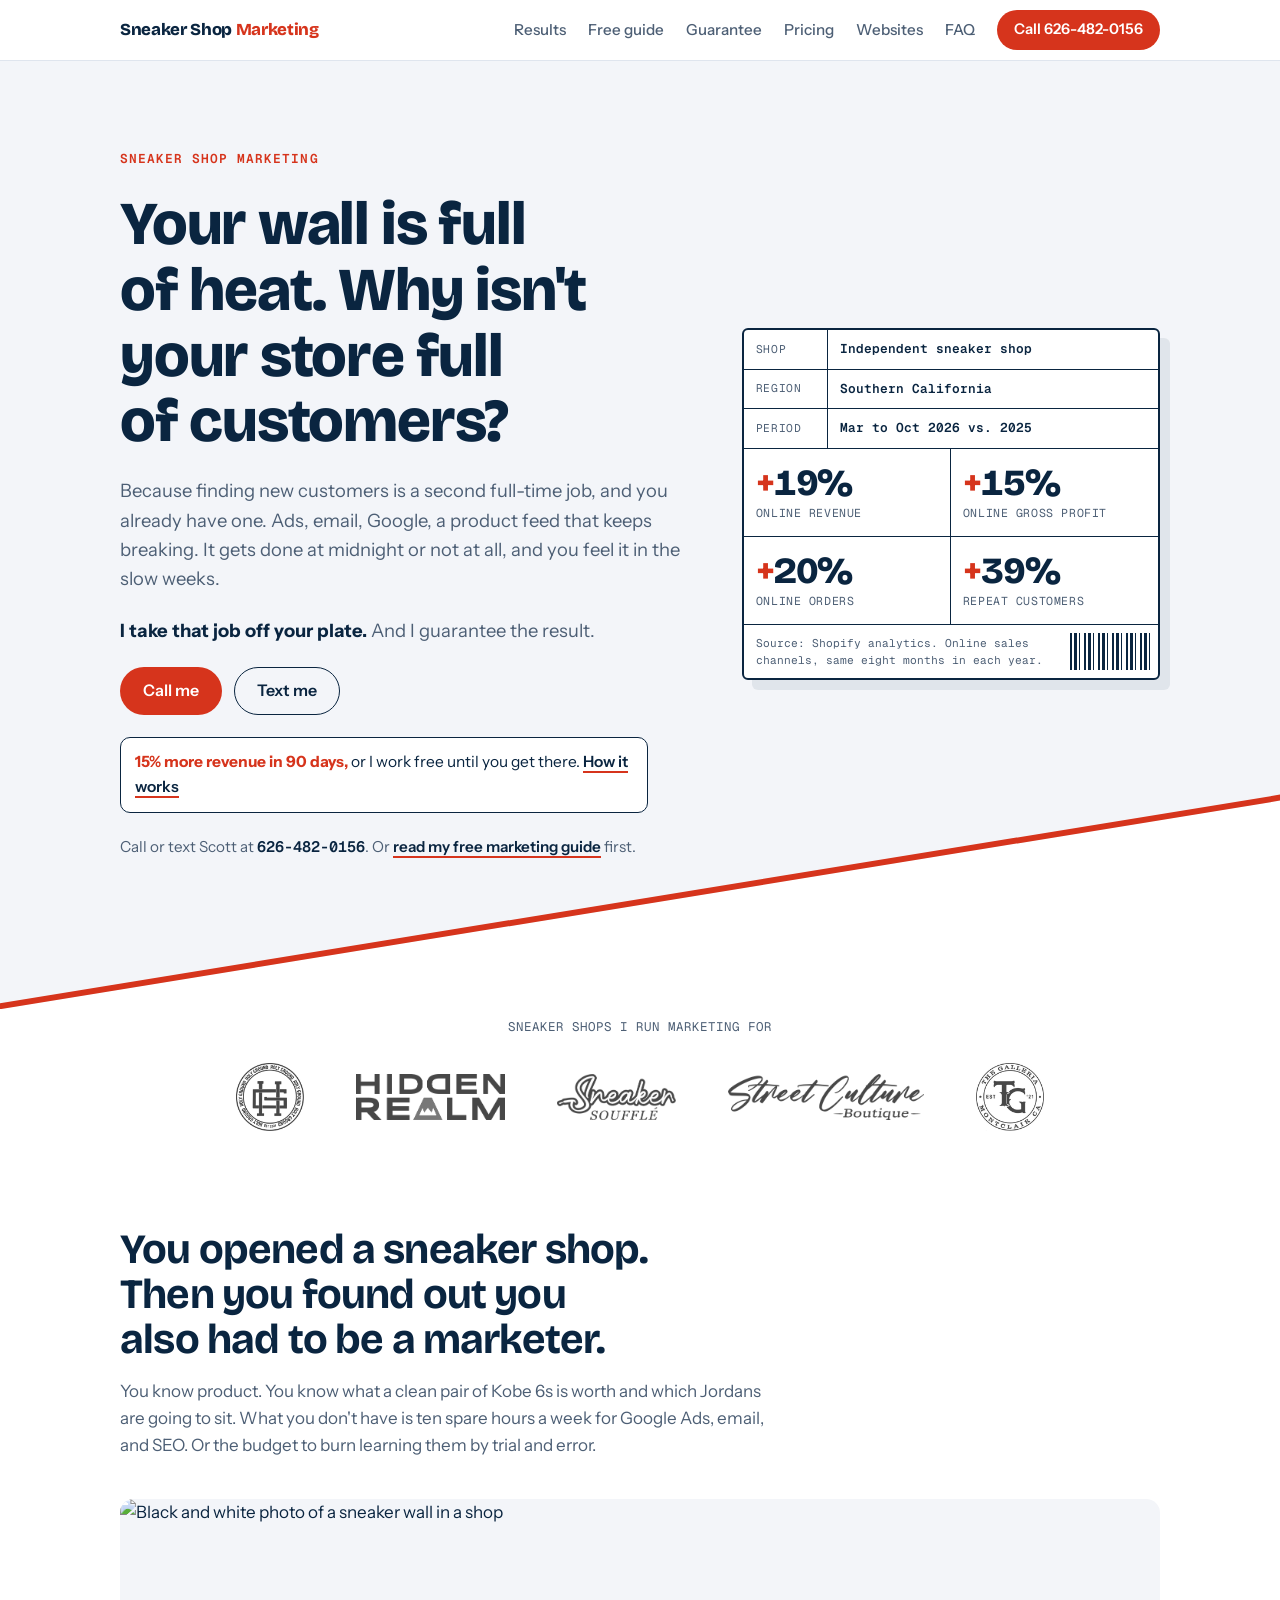
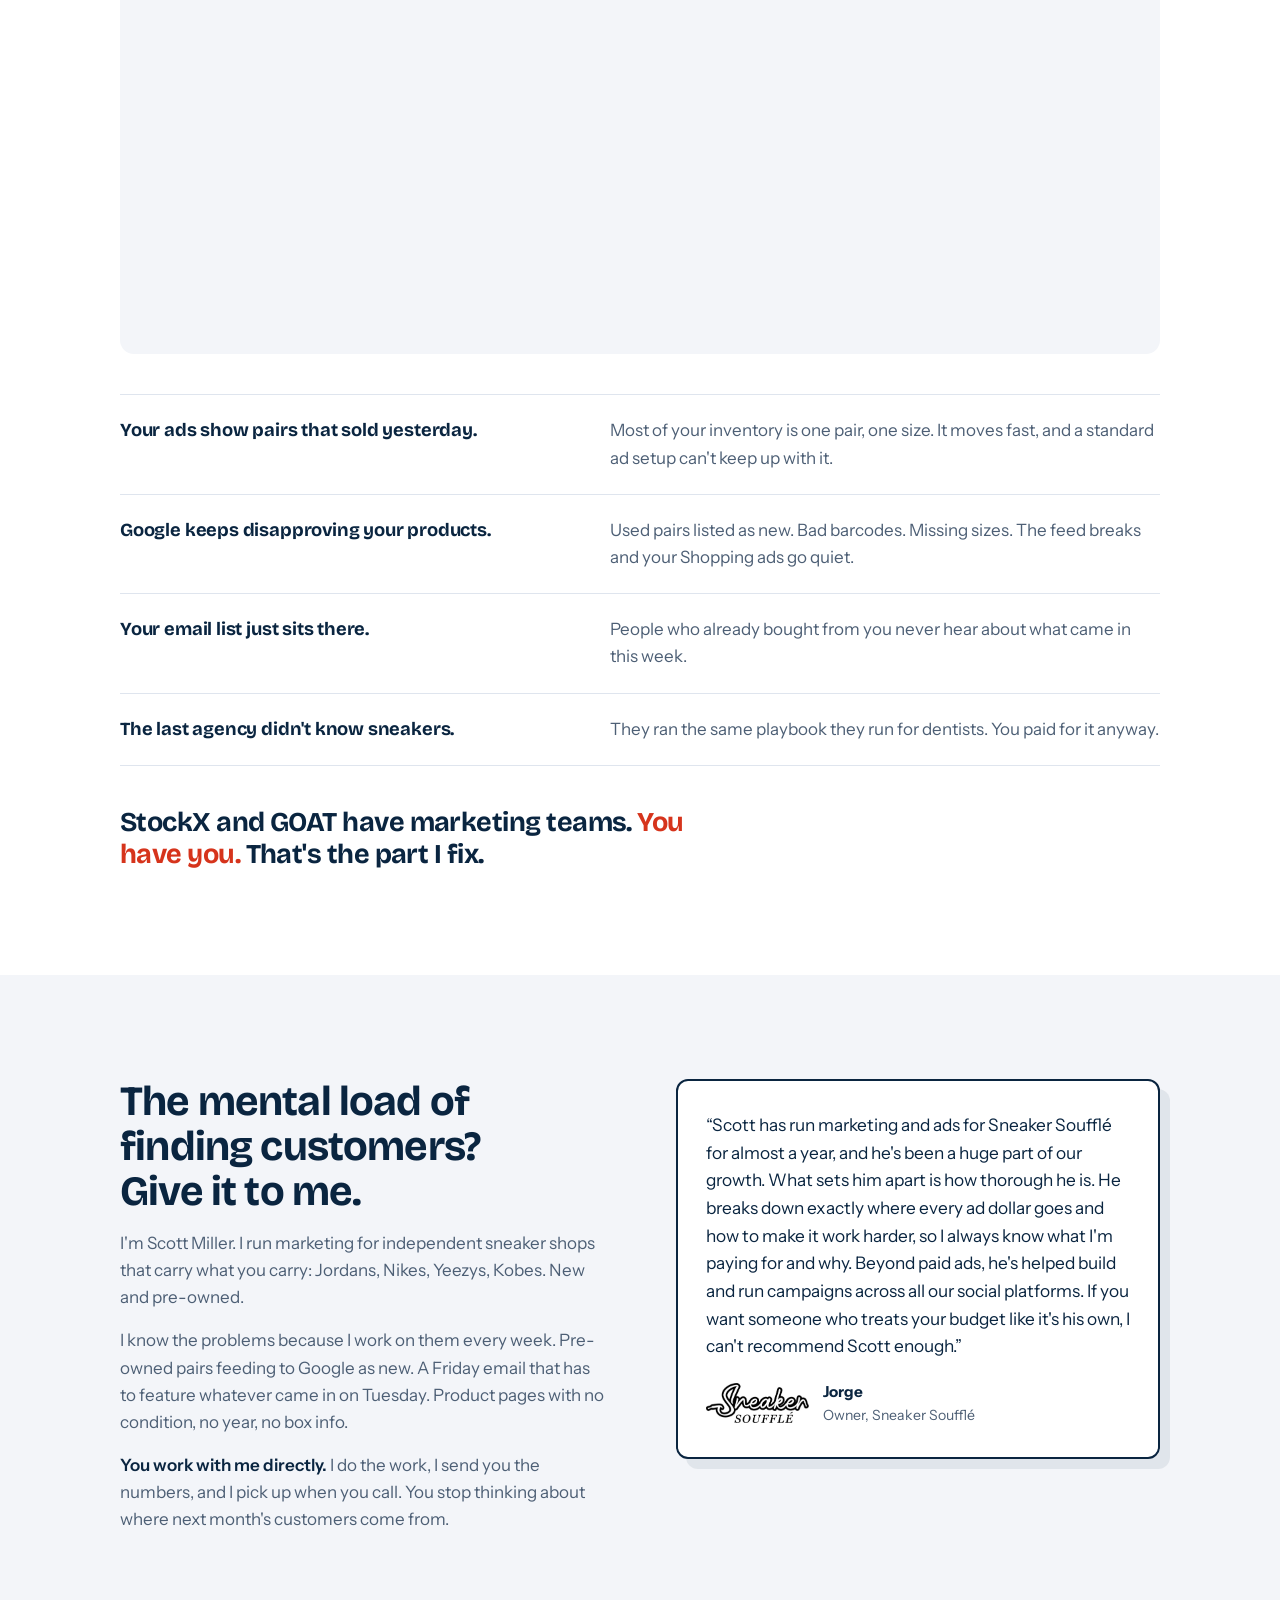
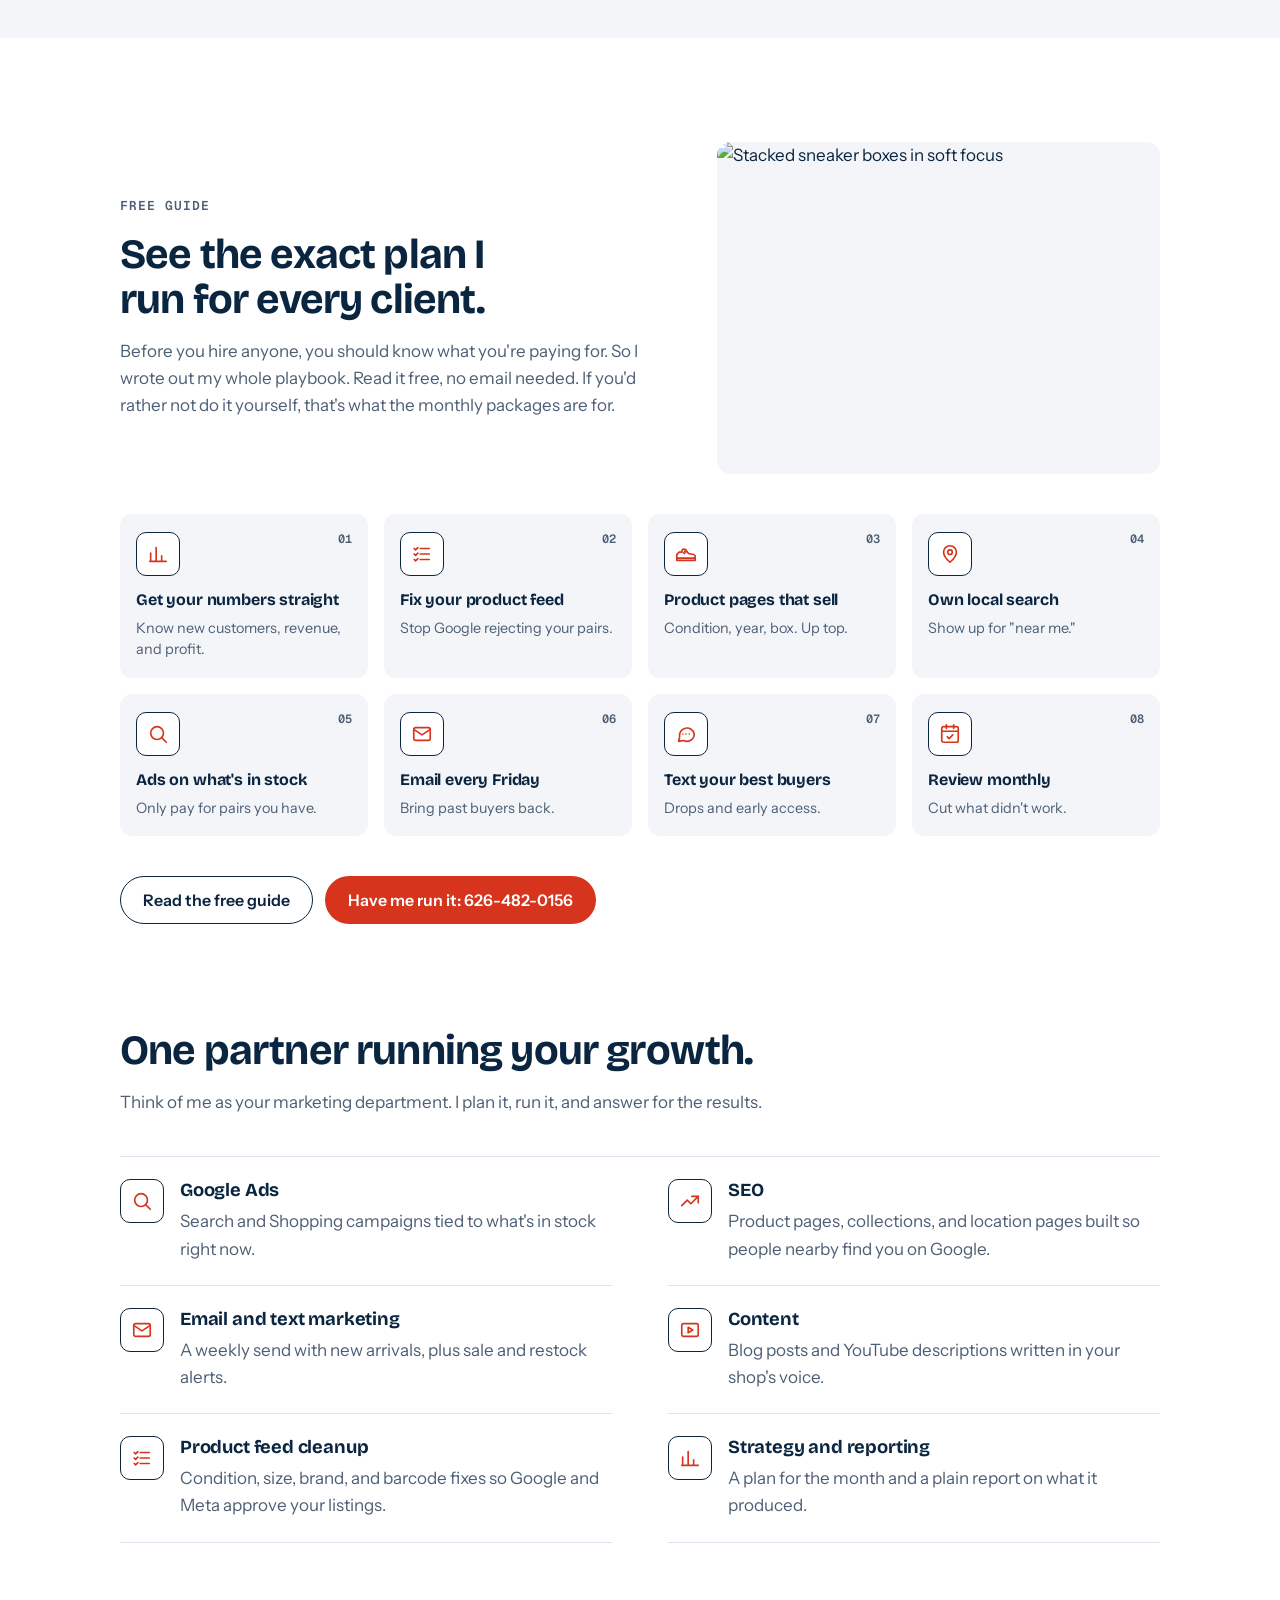
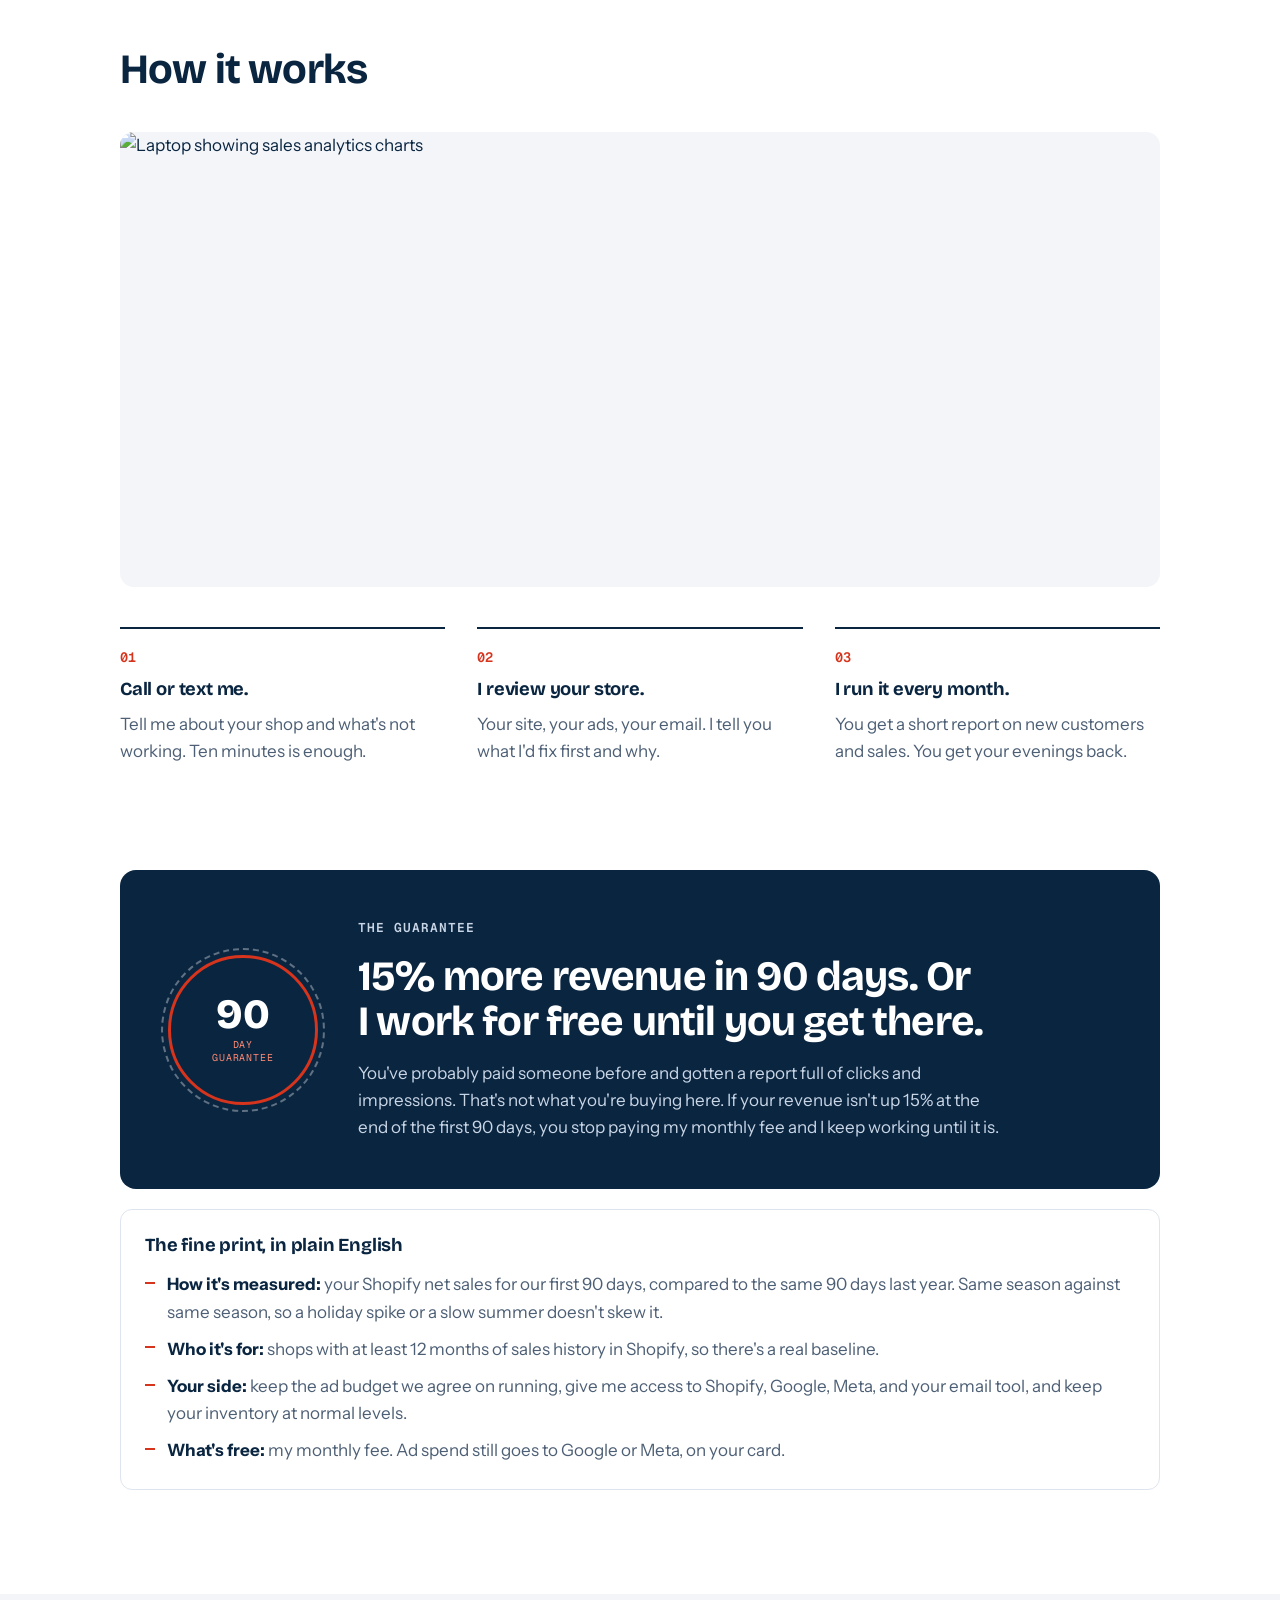
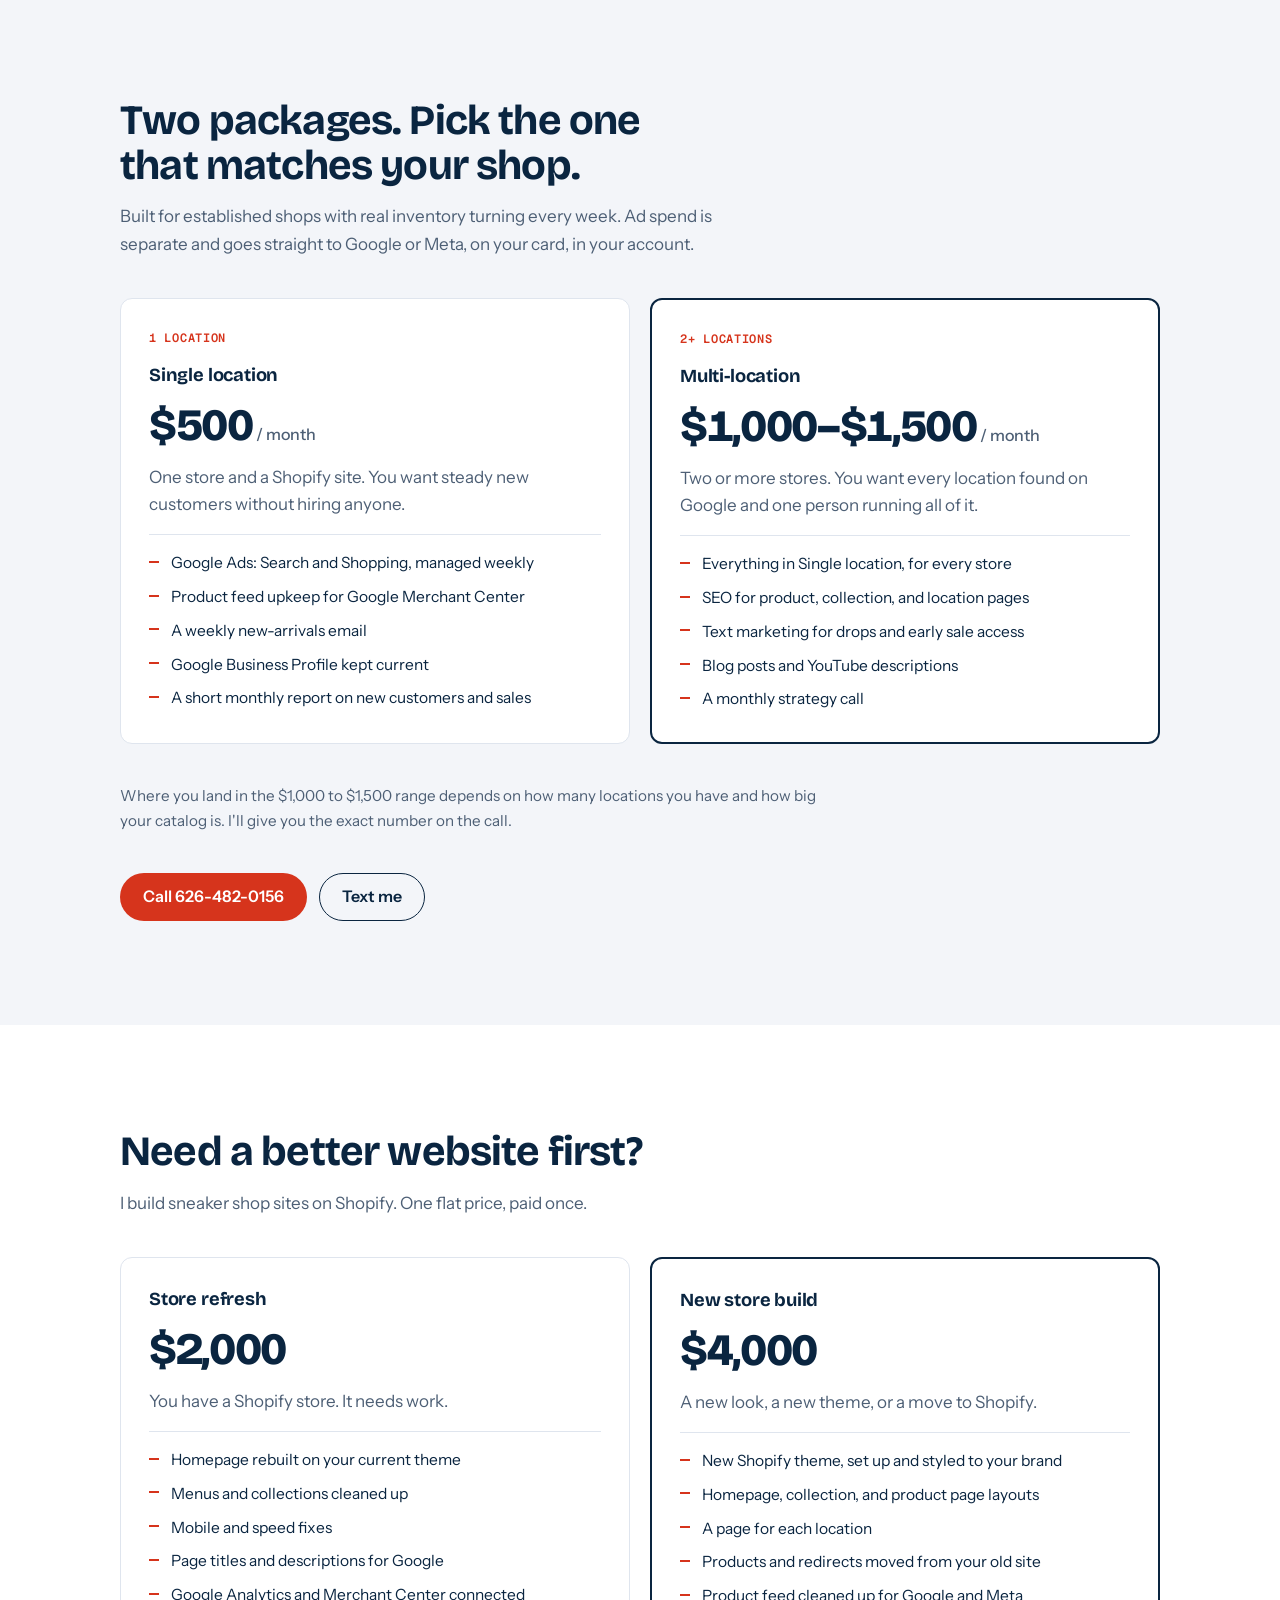
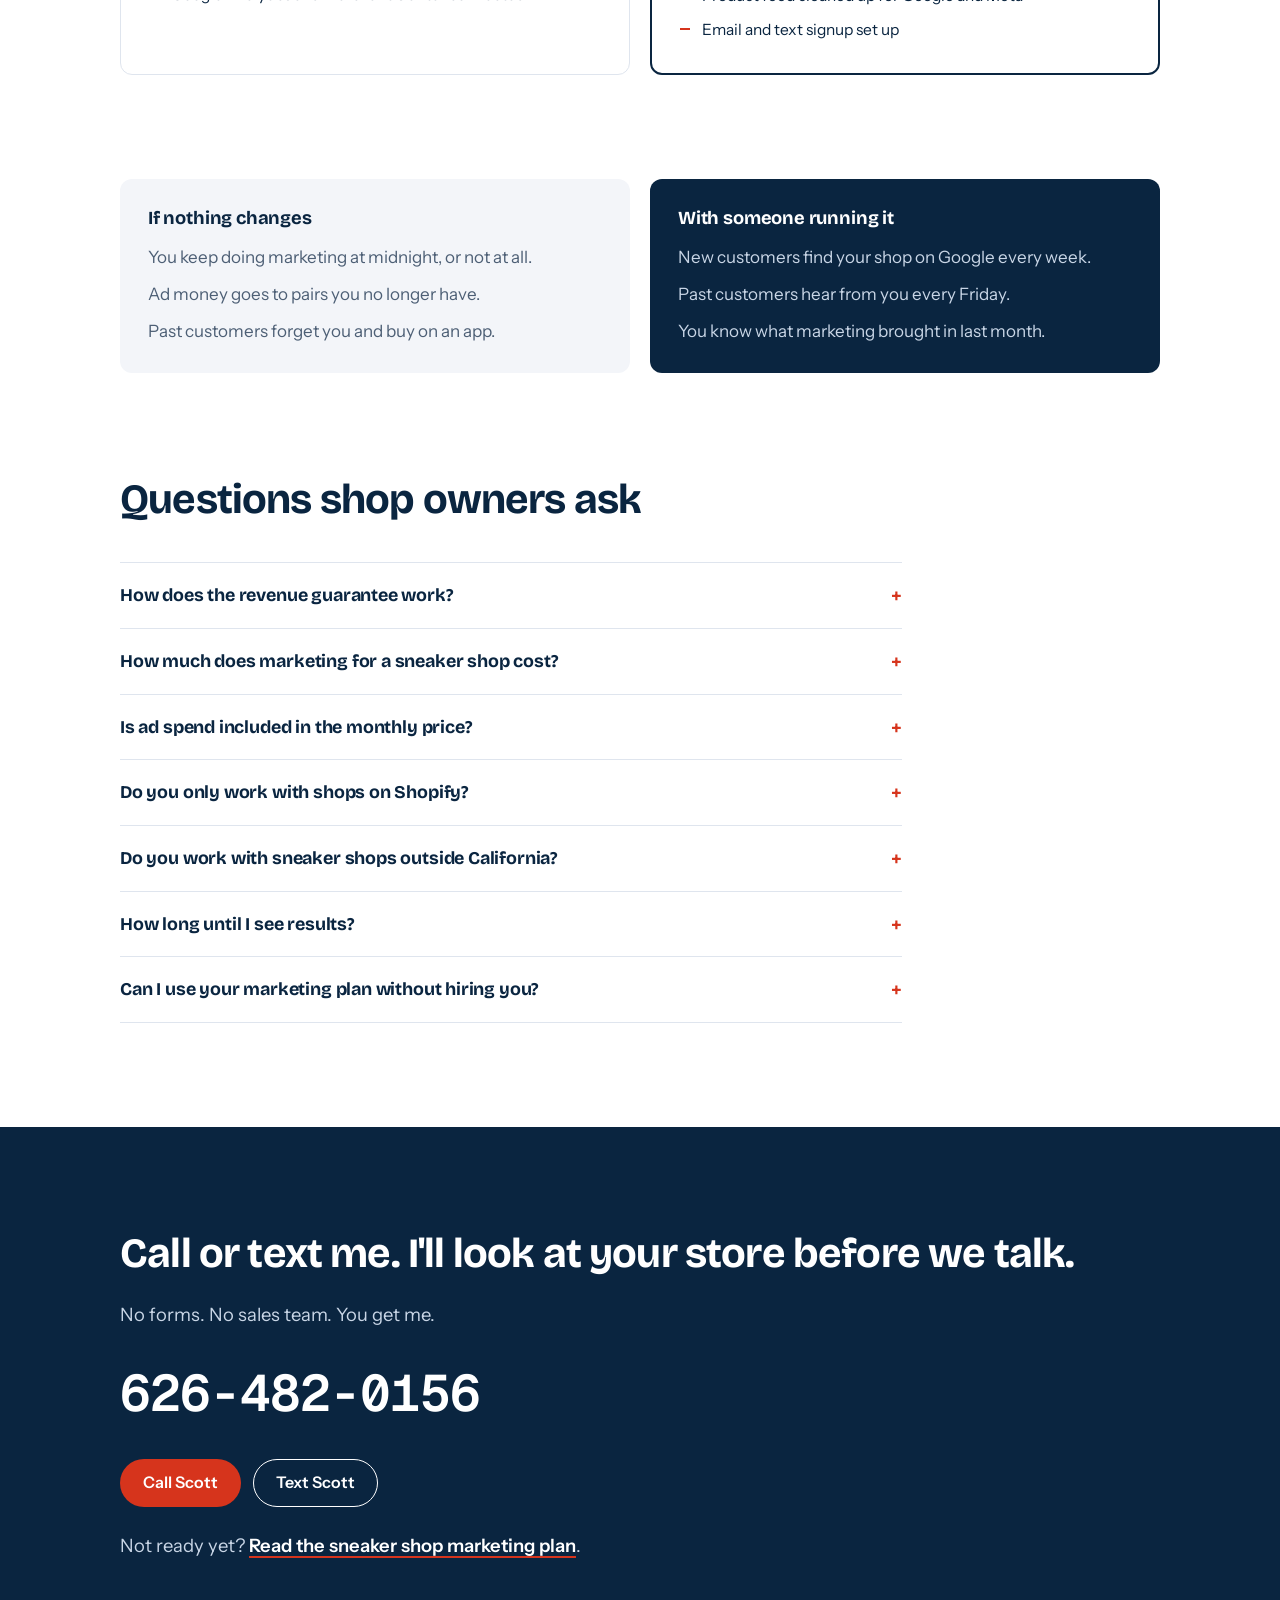
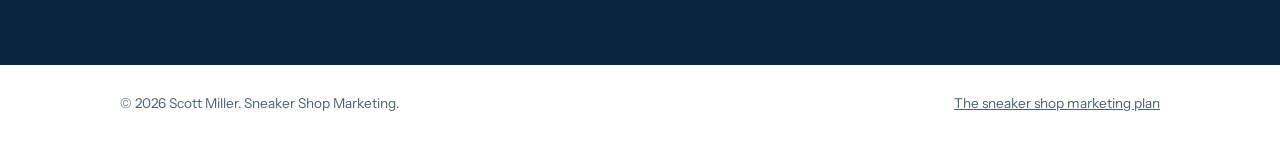
==== commit f71f86b2: "Add Street Culture Boutique to logo banner Co-Authored-By: Claude Opus 5.5 <noreply@anthropic.com> C" ====
--- a/index.html
+++ b/index.html
@@ -29,7 +29,7 @@
 <link rel="preconnect" href="https://fonts.googleapis.com">
 <link rel="preconnect" href="https://fonts.gstatic.com" crossorigin>
 <link href="https://fonts.googleapis.com/css2?family=Bricolage+Grotesque:opsz,wght@12..96,600;12..96,700;12..96,800&family=Geist+Mono:wght@400;500;600&family=Instrument+Sans:wght@400;500;600&display=swap" rel="stylesheet">
-<link rel="stylesheet" href="/assets/site.css">
+<link rel="stylesheet" href="/assets/site.css?v=20261115b">
 
 <script type="application/ld+json">
 {
@@ -169,6 +169,7 @@
         <li><img src="/assets/logos/holy-ground.png" alt="Holy Ground Sneaker Shop" width="120" height="120" loading="lazy"></li>
         <li><img class="wide" src="/assets/logos/hidden-realm.png" alt="Hidden Realm Sneakers" width="389" height="120" loading="lazy"></li>
         <li><img class="wide" src="/assets/logos/sneaker-souffle.png" alt="Sneaker Soufflé" width="309" height="120" loading="lazy"></li>
+        <li><img class="wide" src="/assets/logos/street-culture.png" alt="Street Culture Boutique" width="512" height="120" loading="lazy"></li>
         <li><img src="/assets/logos/galleria-montclair.png" alt="The Galleria Montclair" width="120" height="120" loading="lazy"></li>
       </ul>
     </div>
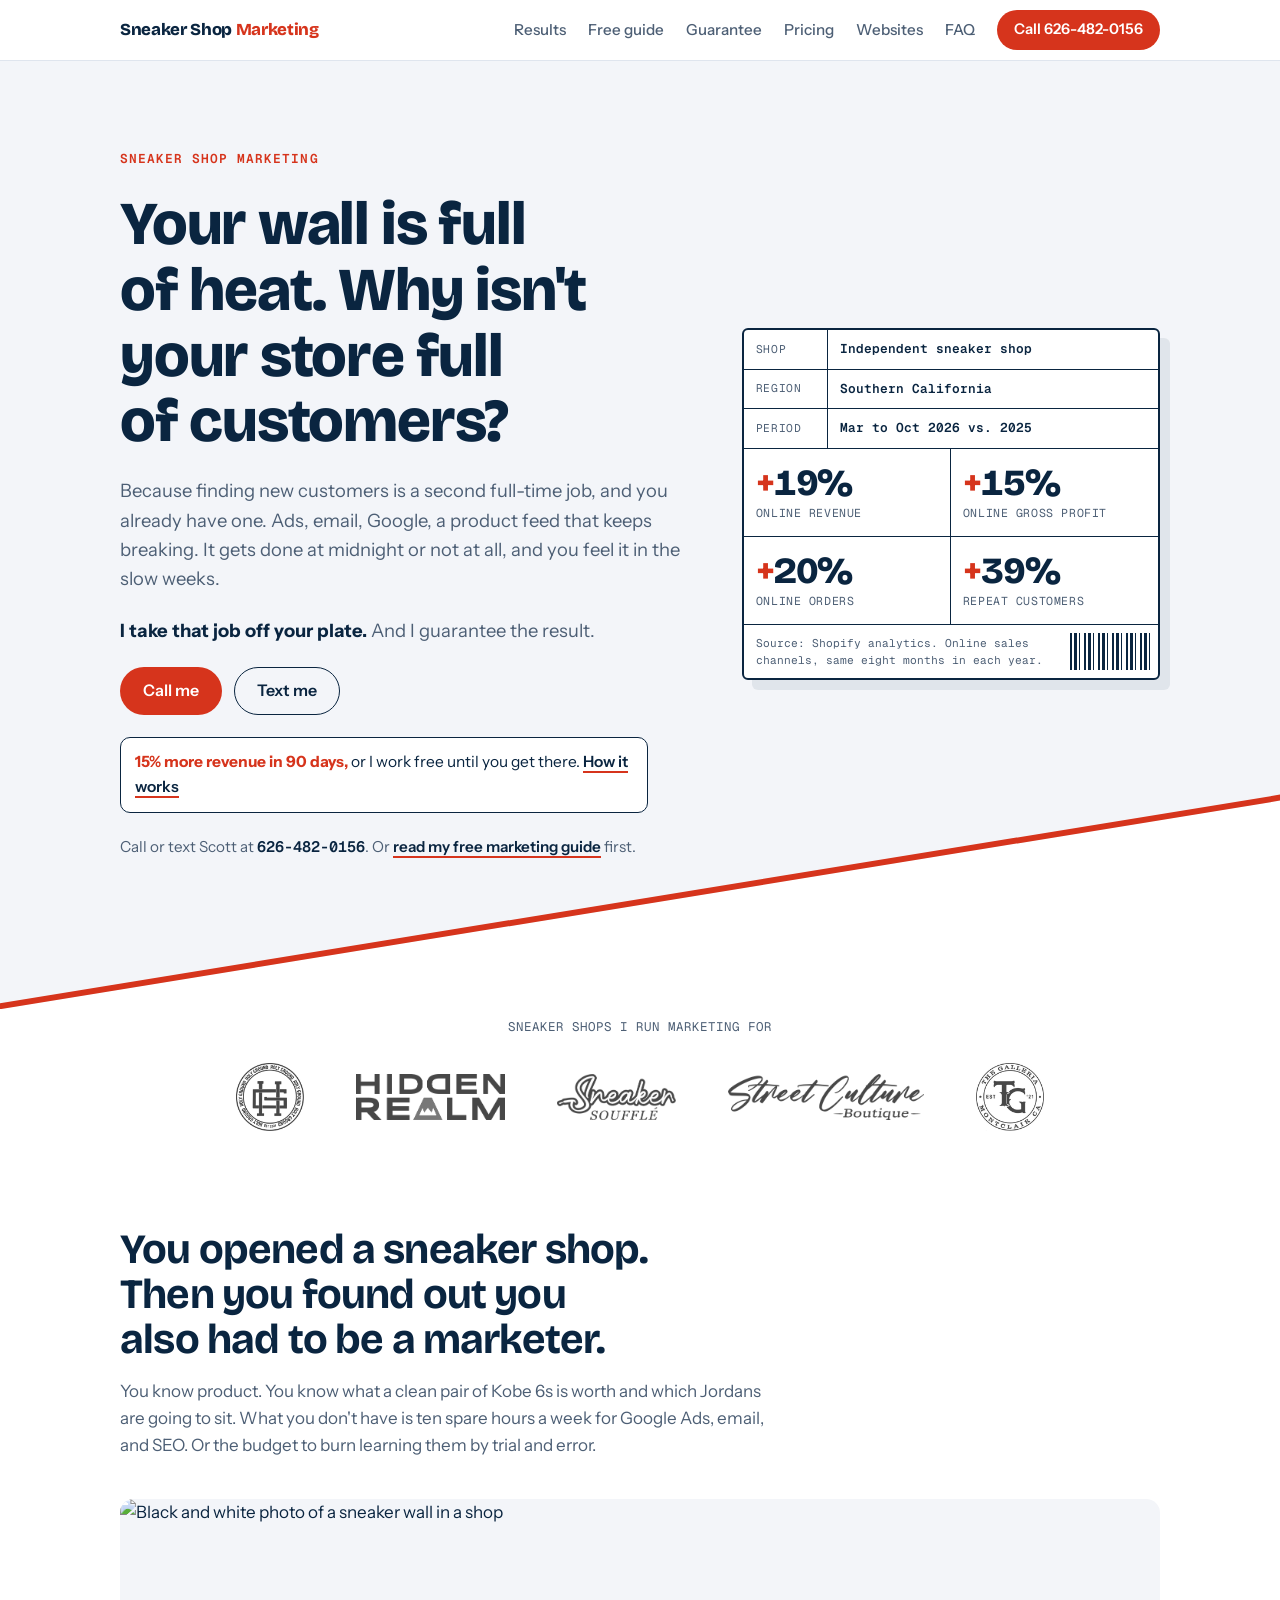
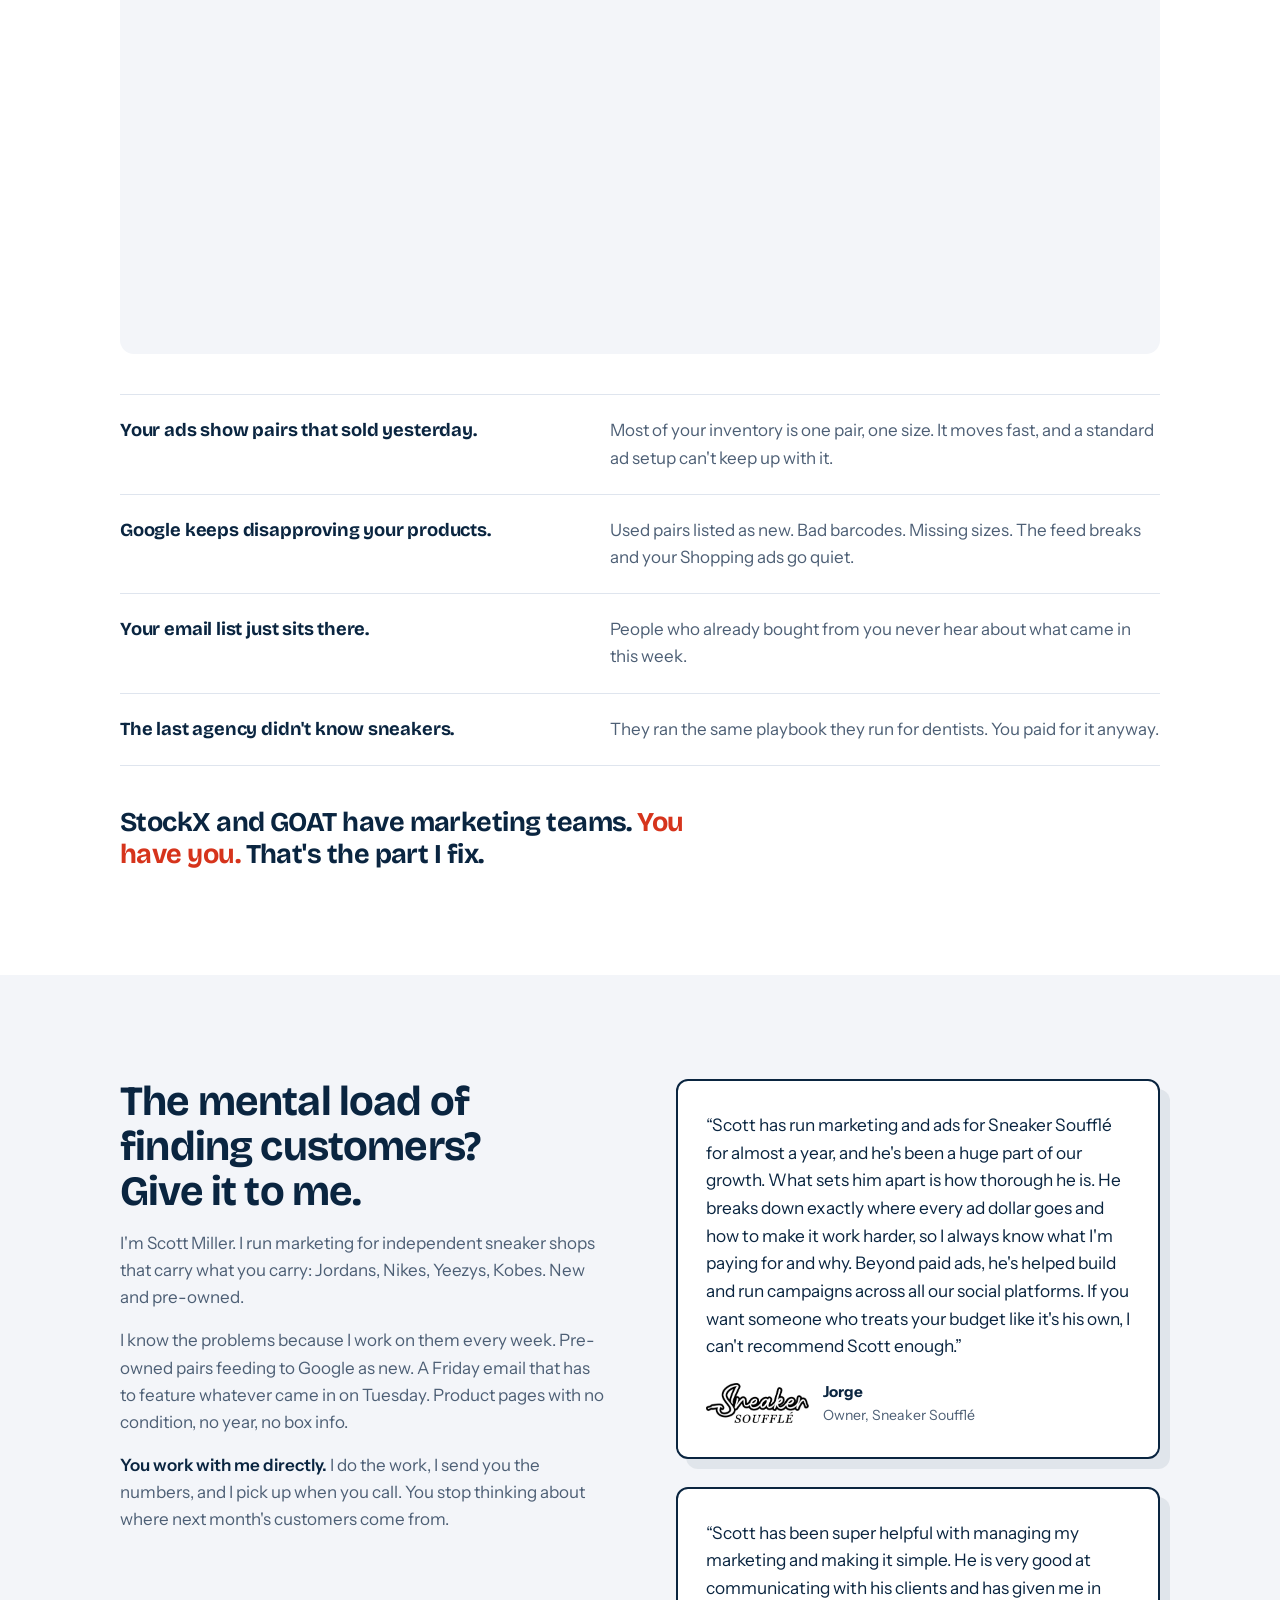
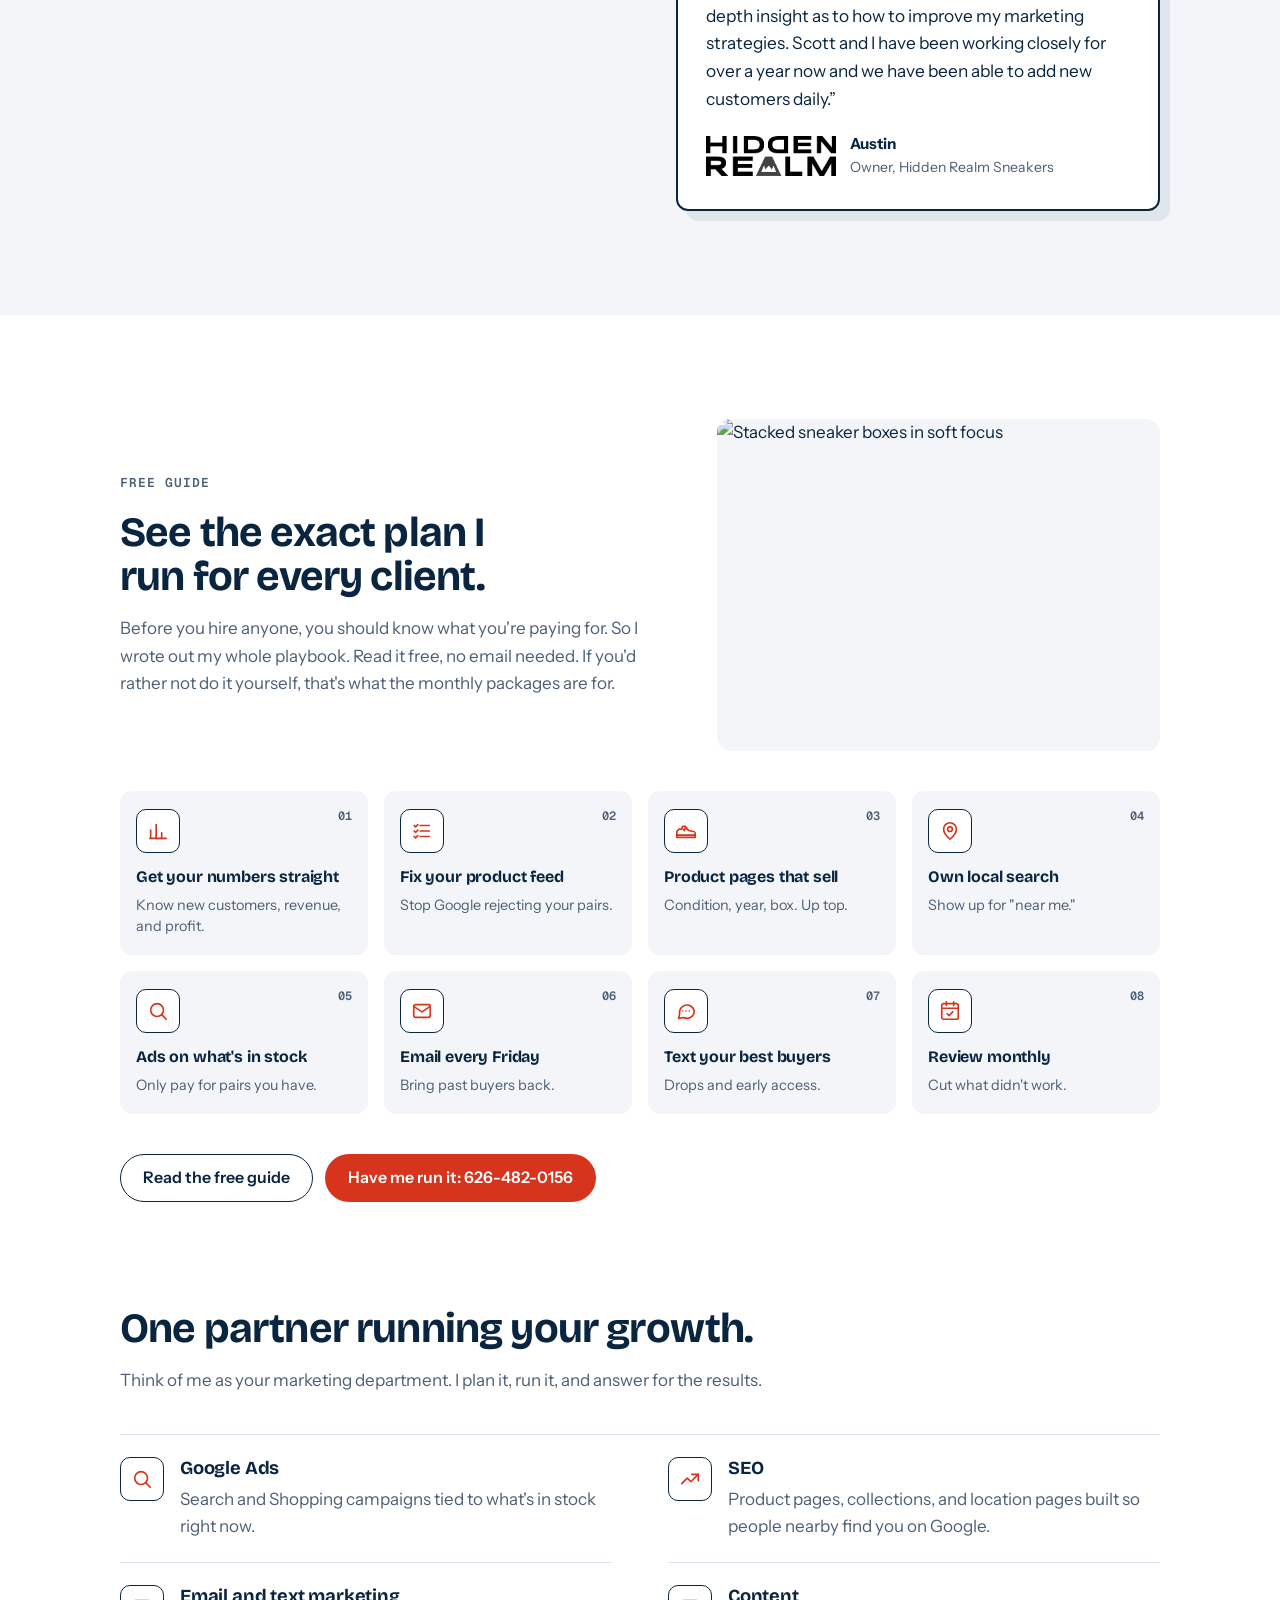
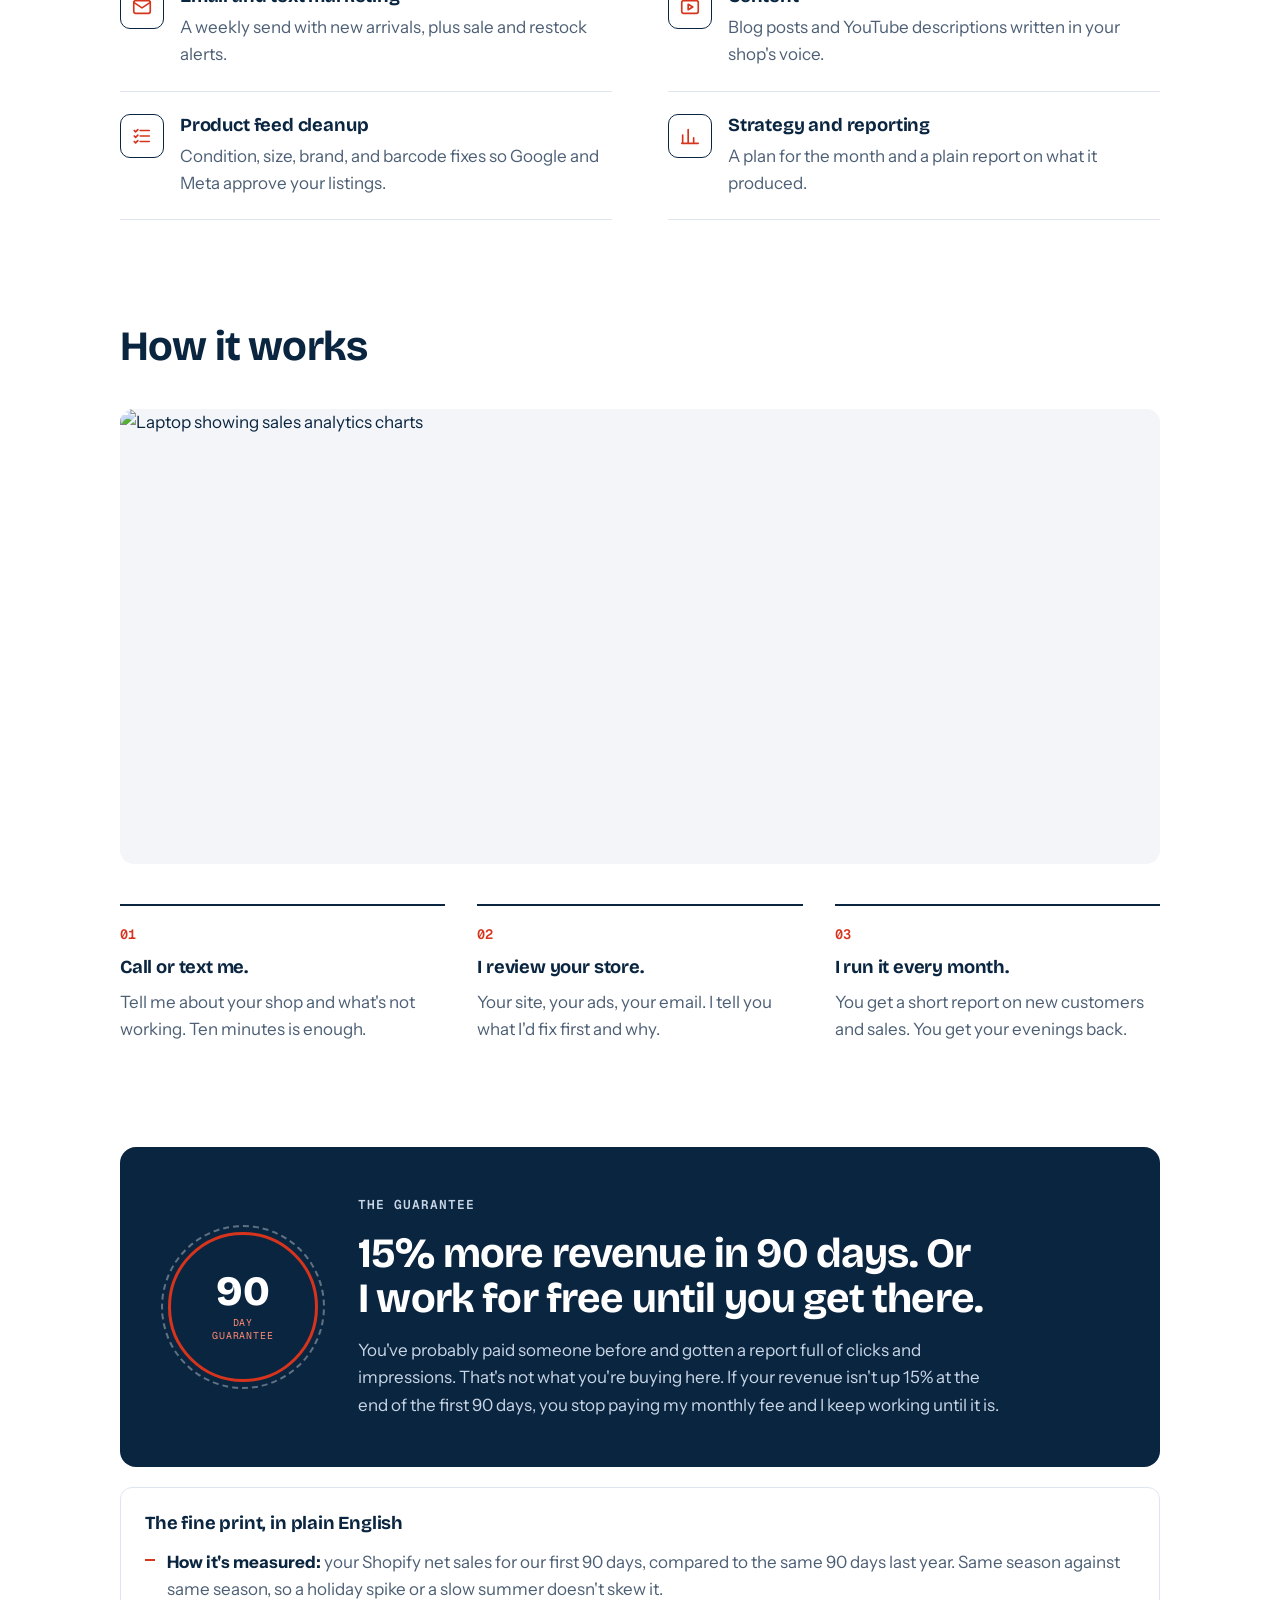
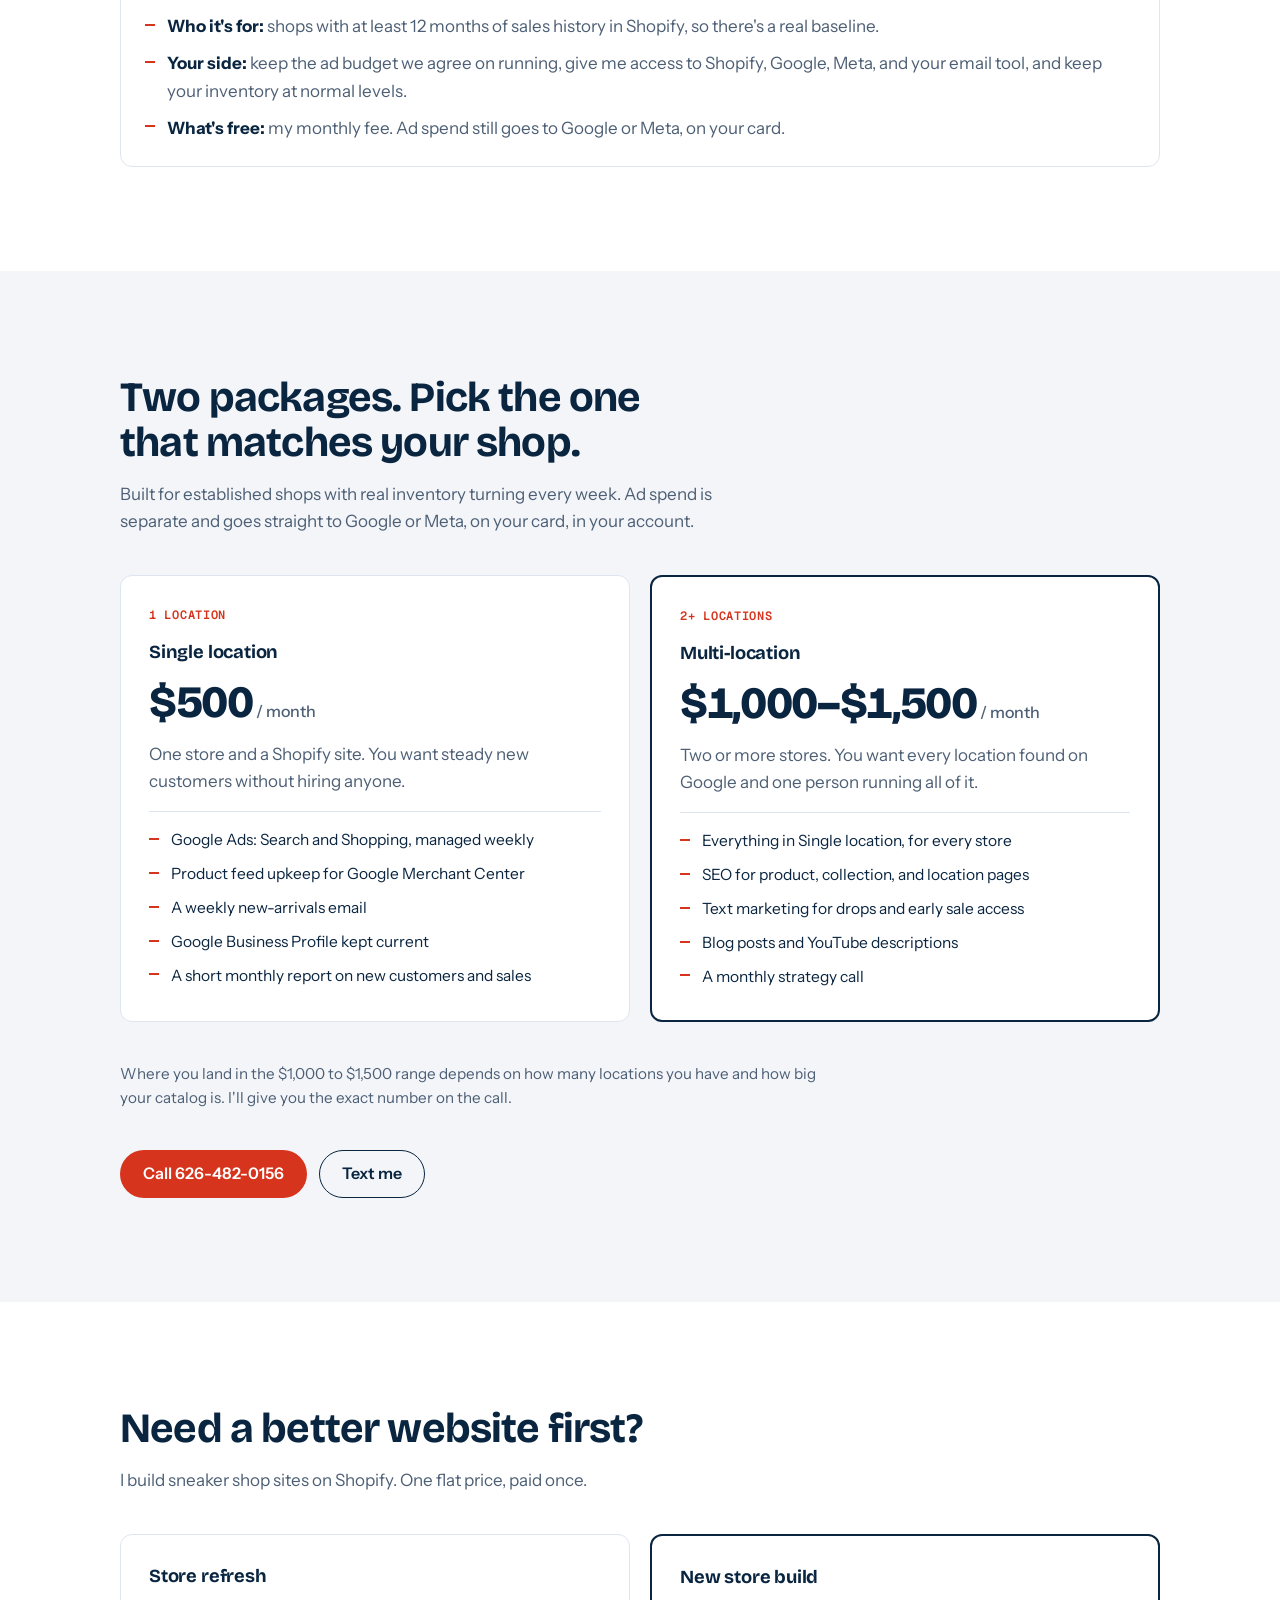
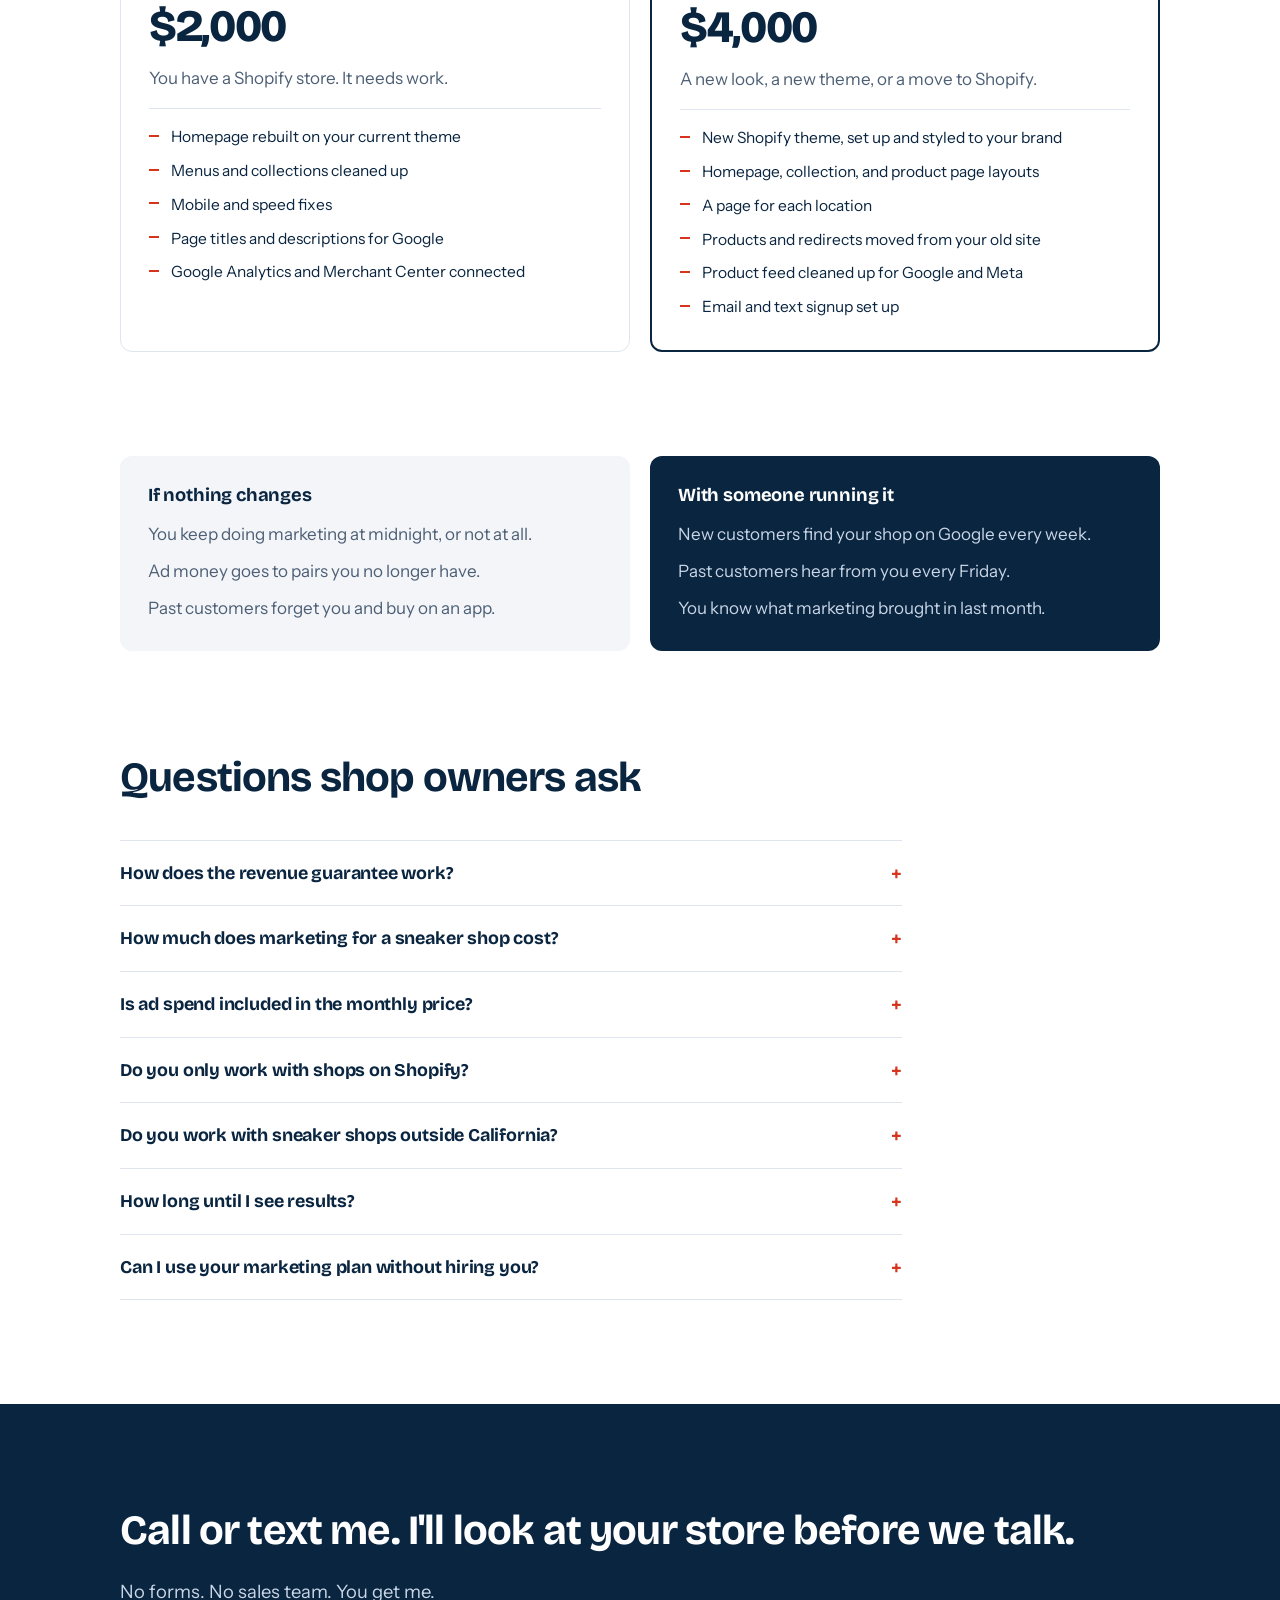
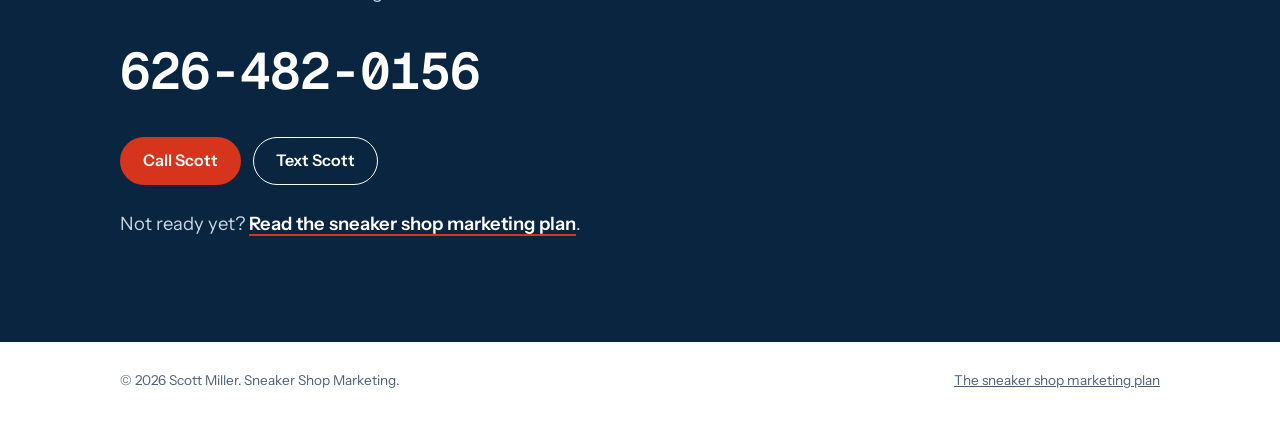
==== commit 58e6f58b: "Add Hidden Realm testimonial from Austin to About section Co-Authored-By: Claude Sonnet 5.5 <noreply" ====
--- a/index.html
+++ b/index.html
@@ -212,6 +212,7 @@
         <p>I know the problems because I work on them every week. Pre-owned pairs feeding to Google as new. A Friday email that has to feature whatever came in on Tuesday. Product pages with no condition, no year, no box info.</p>
         <p><strong>You work with me directly.</strong> I do the work, I send you the numbers, and I pick up when you call. You stop thinking about where next month's customers come from.</p>
       </div>
+      <div class="quotes">
       <blockquote class="quote">
         <p>&ldquo;Scott has run marketing and ads for Sneaker Soufflé for almost a year, and he's been a huge part of our growth. What sets him apart is how thorough he is. He breaks down exactly where every ad dollar goes and how to make it work harder, so I always know what I'm paying for and why. Beyond paid ads, he's helped build and run campaigns across all our social platforms. If you want someone who treats your budget like it's his own, I can't recommend Scott enough.&rdquo;</p>
         <footer>
@@ -219,6 +220,14 @@
           <div><b>Jorge</b><span>Owner, Sneaker Soufflé</span></div>
         </footer>
       </blockquote>
+      <blockquote class="quote">
+        <p>&ldquo;Scott has been super helpful with managing my marketing and making it simple. He is very good at communicating with his clients and has given me in depth insight as to how to improve my marketing strategies. Scott and I have been working closely for over a year now and we have been able to add new customers daily.&rdquo;</p>
+        <footer>
+          <img src="/assets/logos/hidden-realm.png" alt="" width="389" height="120" loading="lazy">
+          <div><b>Austin</b><span>Owner, Hidden Realm Sneakers</span></div>
+        </footer>
+      </blockquote>
+      </div>
     </div>
   </section>
 
--- a/assets/site.css
+++ b/assets/site.css
@@ -103,6 +103,7 @@
 .guide { background: var(--wash); }
 .two { display: grid; gap: 40px; }
 @media (min-width: 900px) { .two { grid-template-columns: 1fr 1fr; gap: 72px; align-items: start; } }
+.quotes { display: grid; gap: 28px; }
 blockquote.quote { margin: 0; background: #fff; border: 2px solid var(--ink); border-radius: 12px; padding: 30px 28px; display: grid; gap: 20px; box-shadow: 10px 10px 0 rgba(10,37,64,0.08); }
 blockquote.quote p { font-size: 1.08rem; line-height: 1.6; }
 blockquote.quote footer { padding: 0; display: flex; align-items: center; gap: 14px; font-size: 0.95rem; color: var(--ink); }
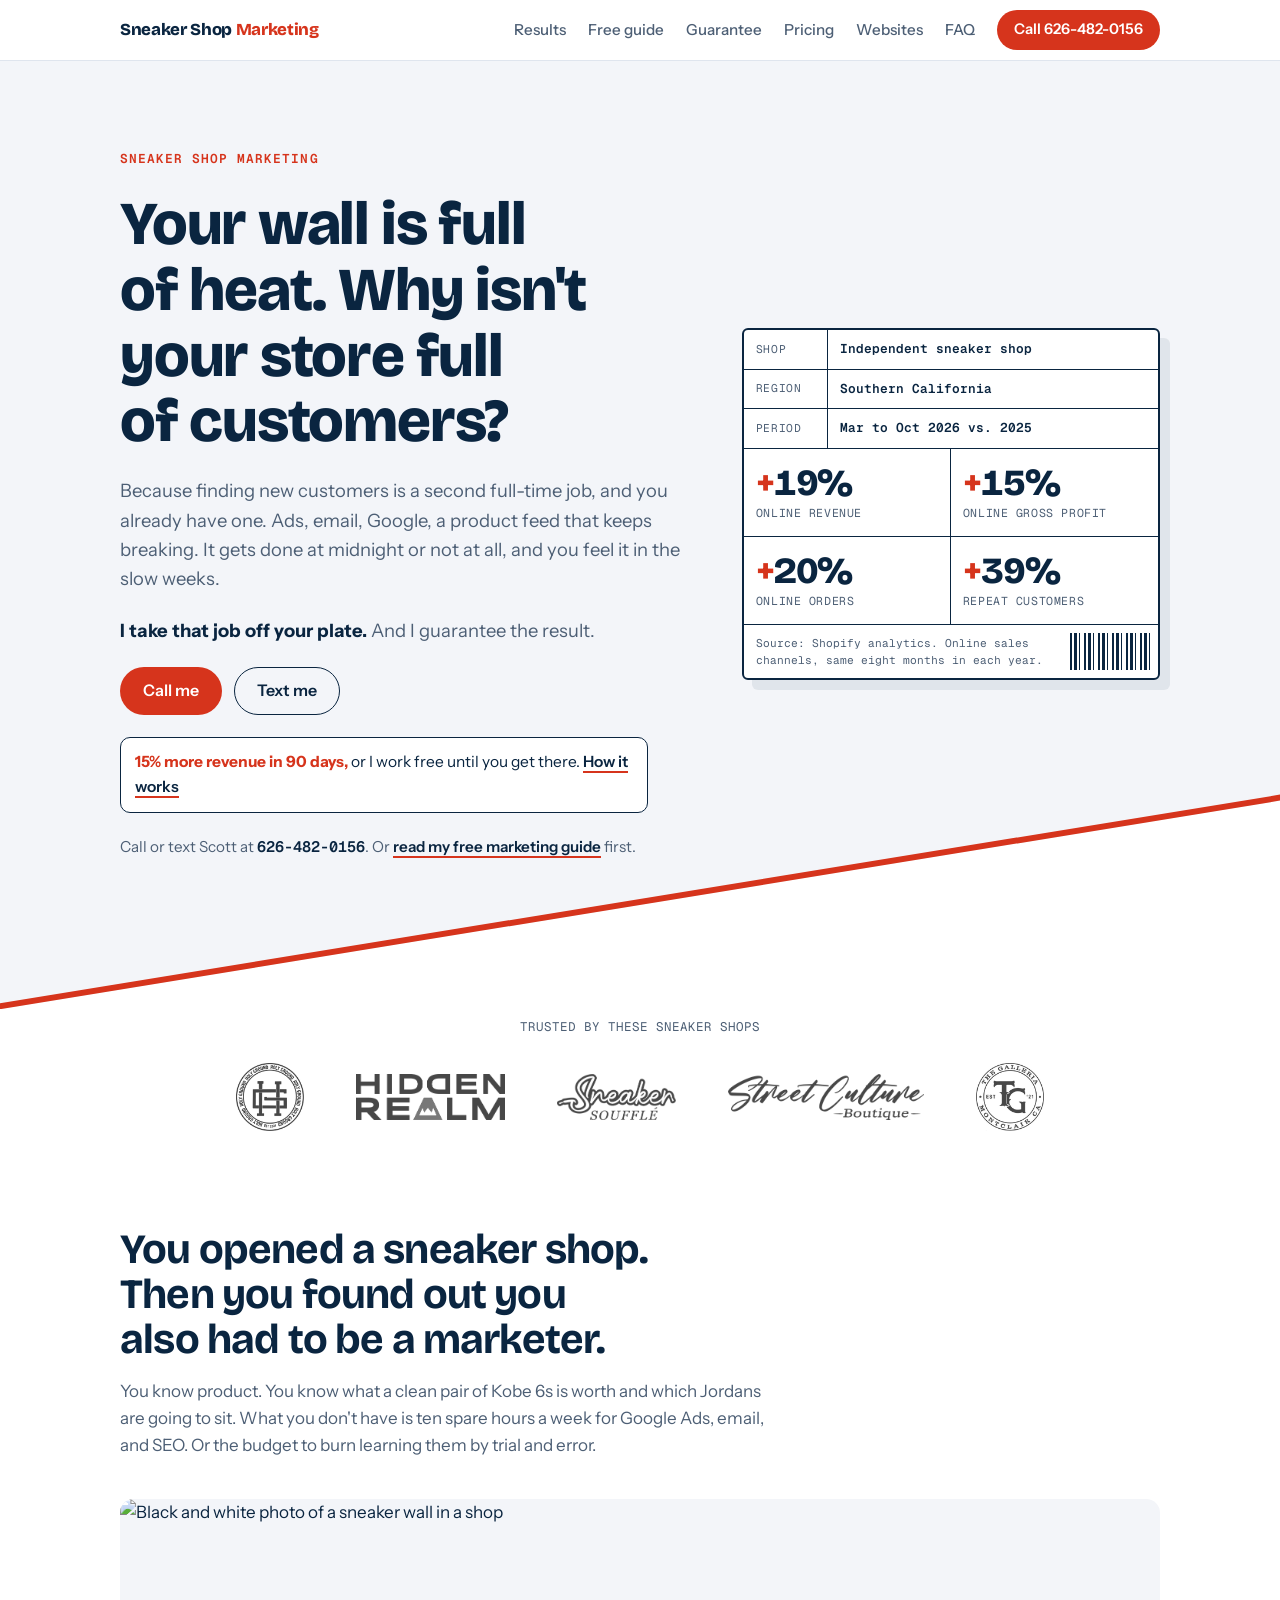
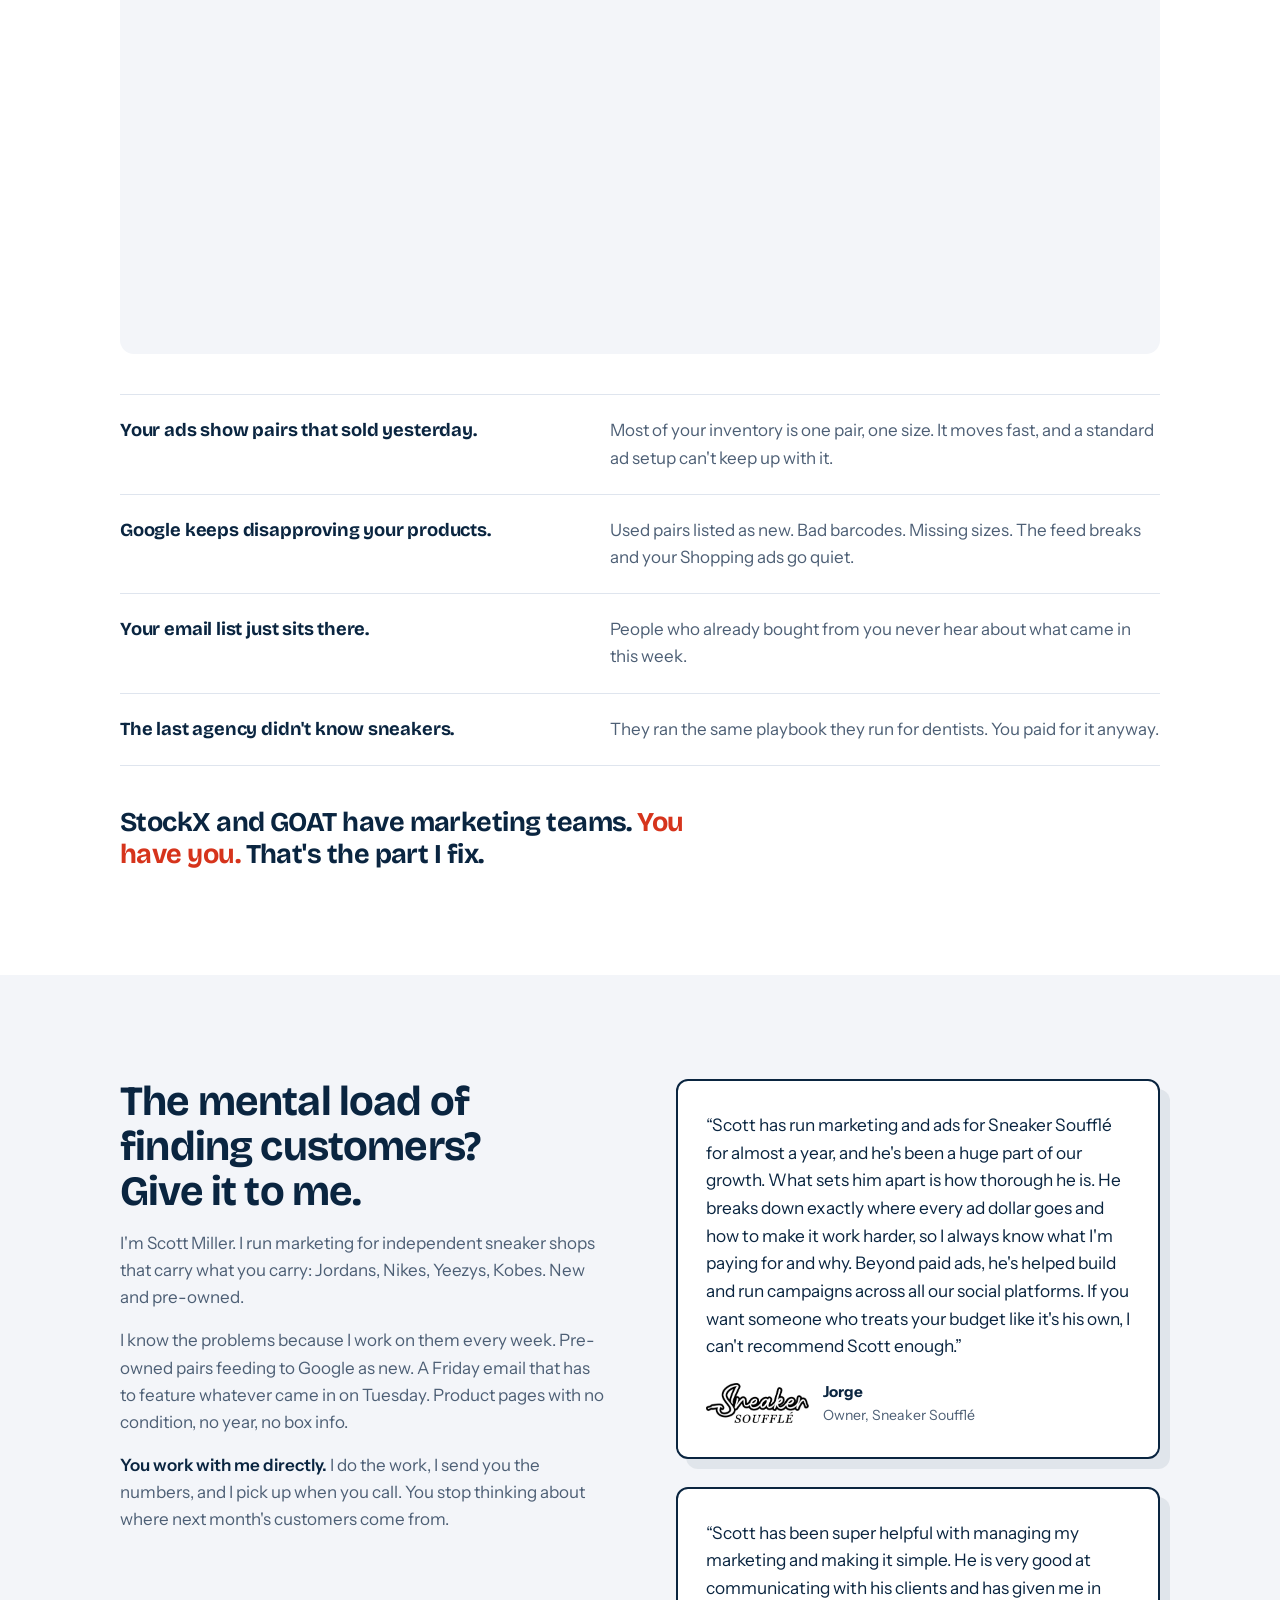
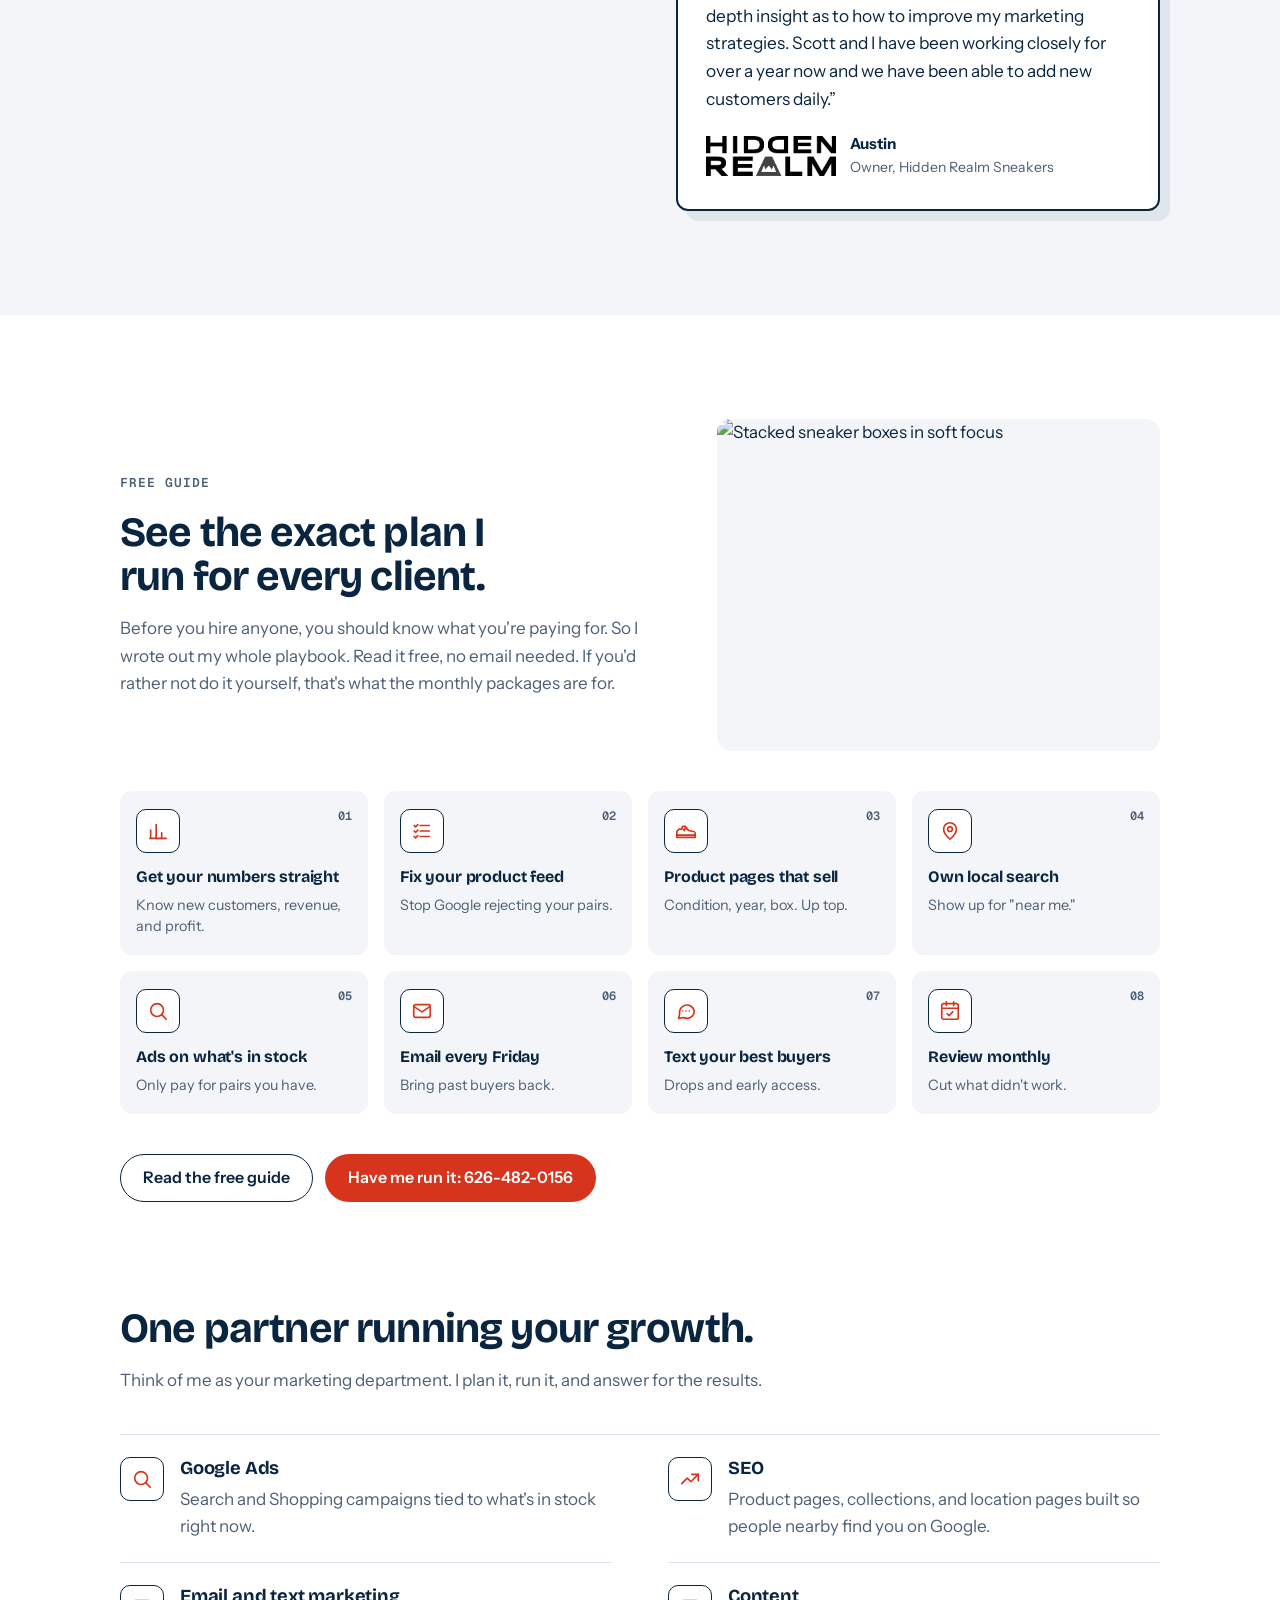
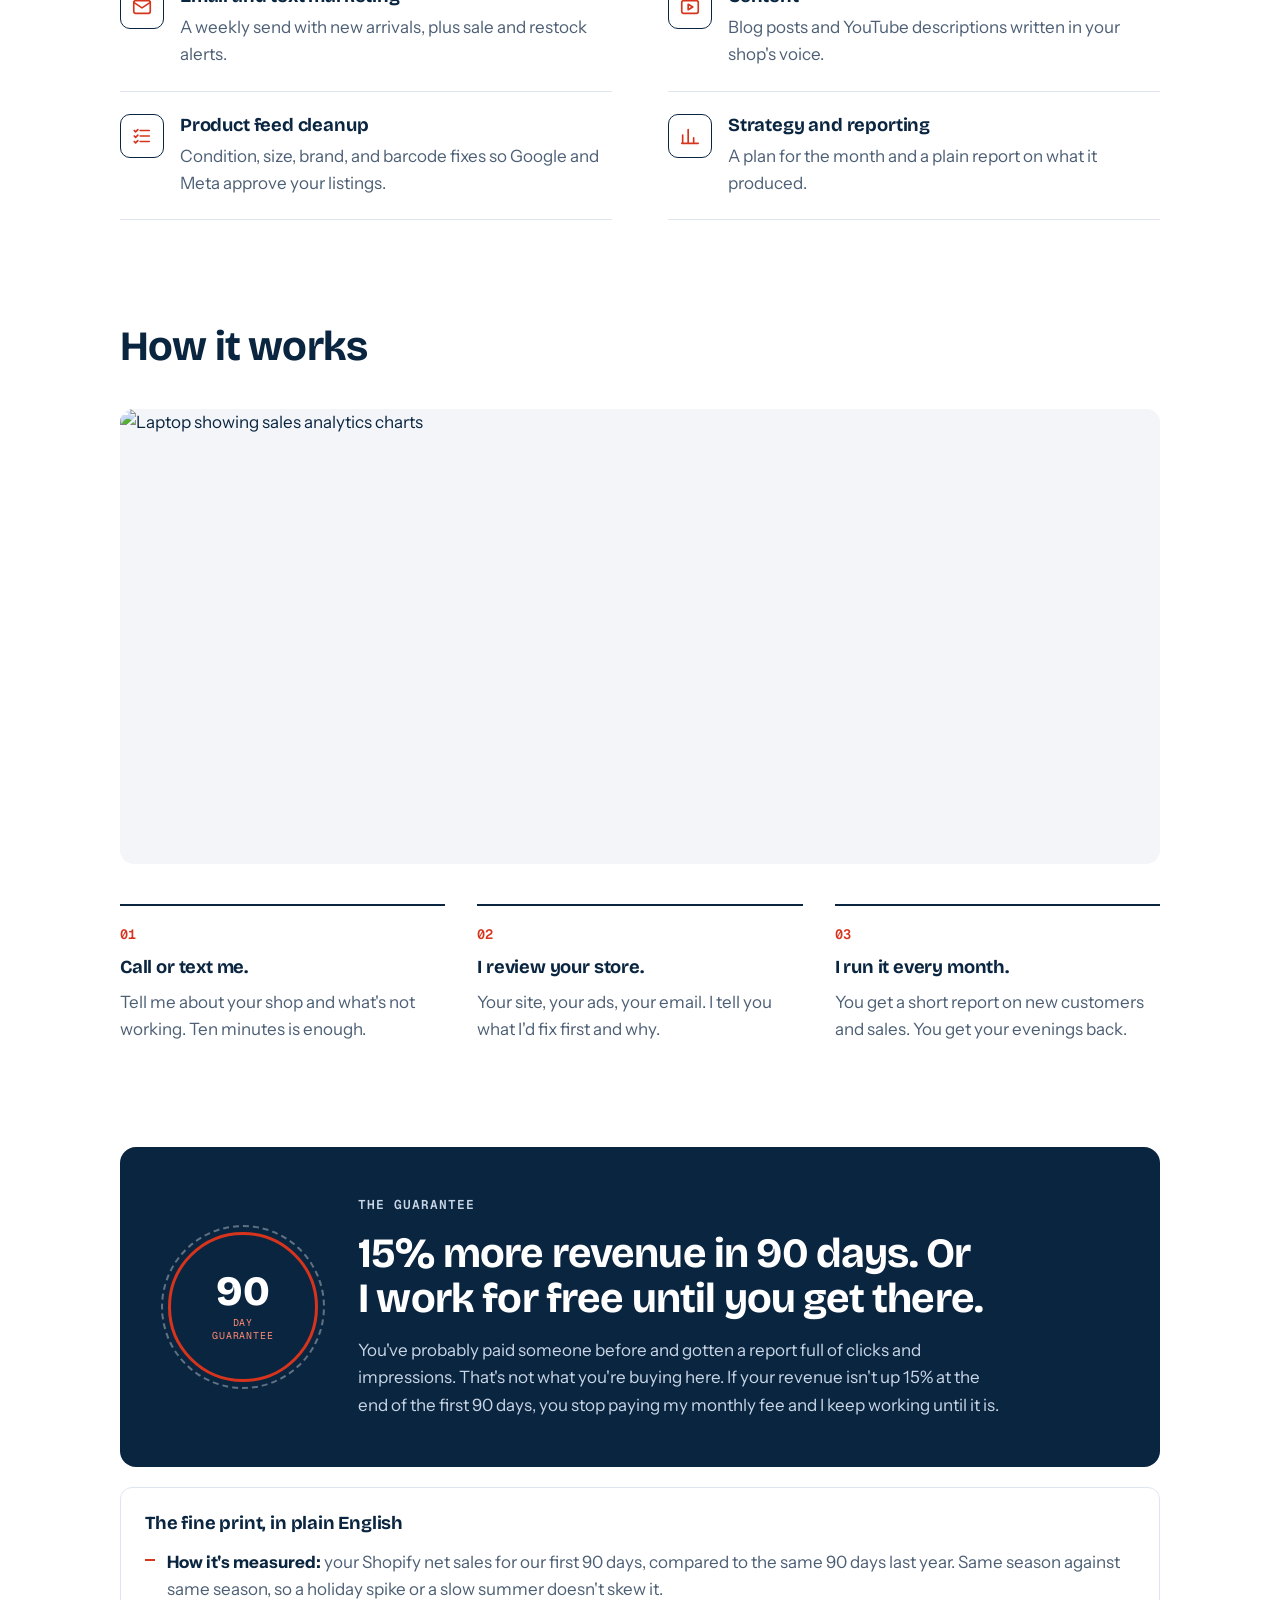
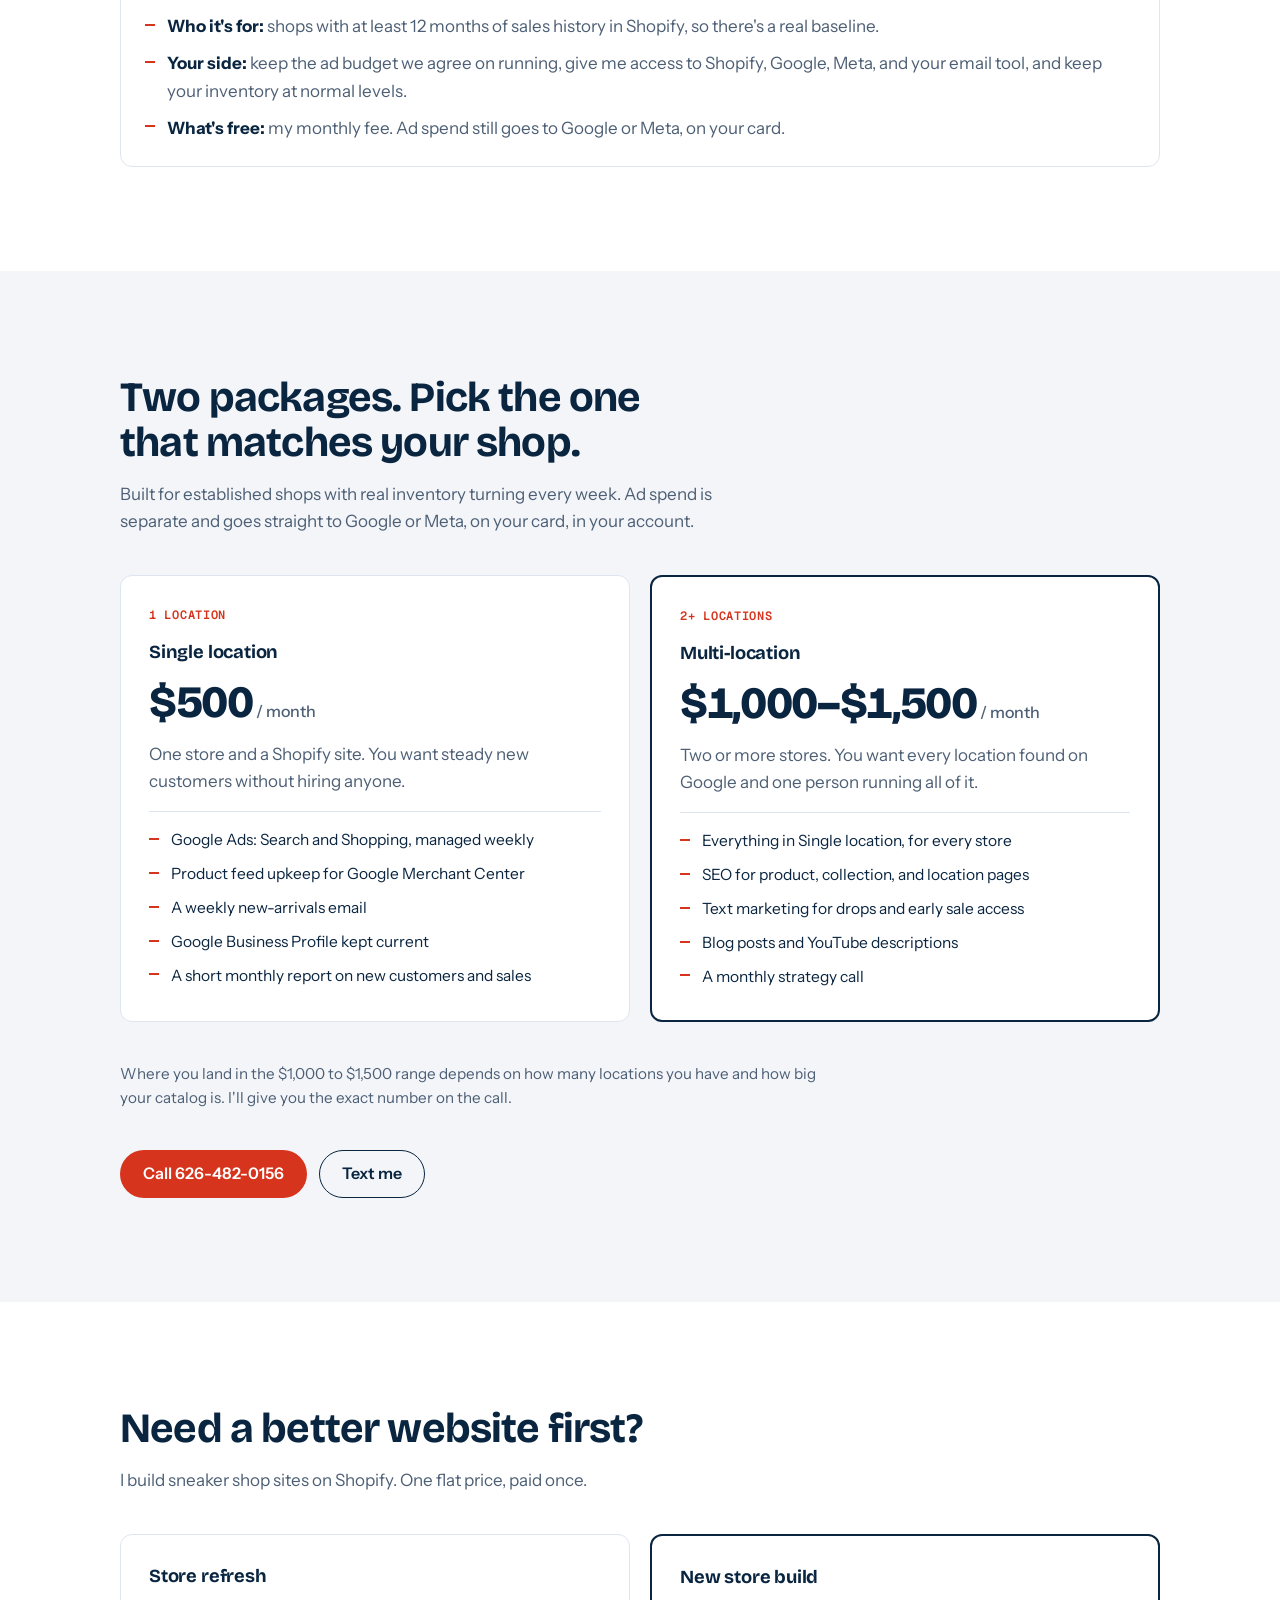
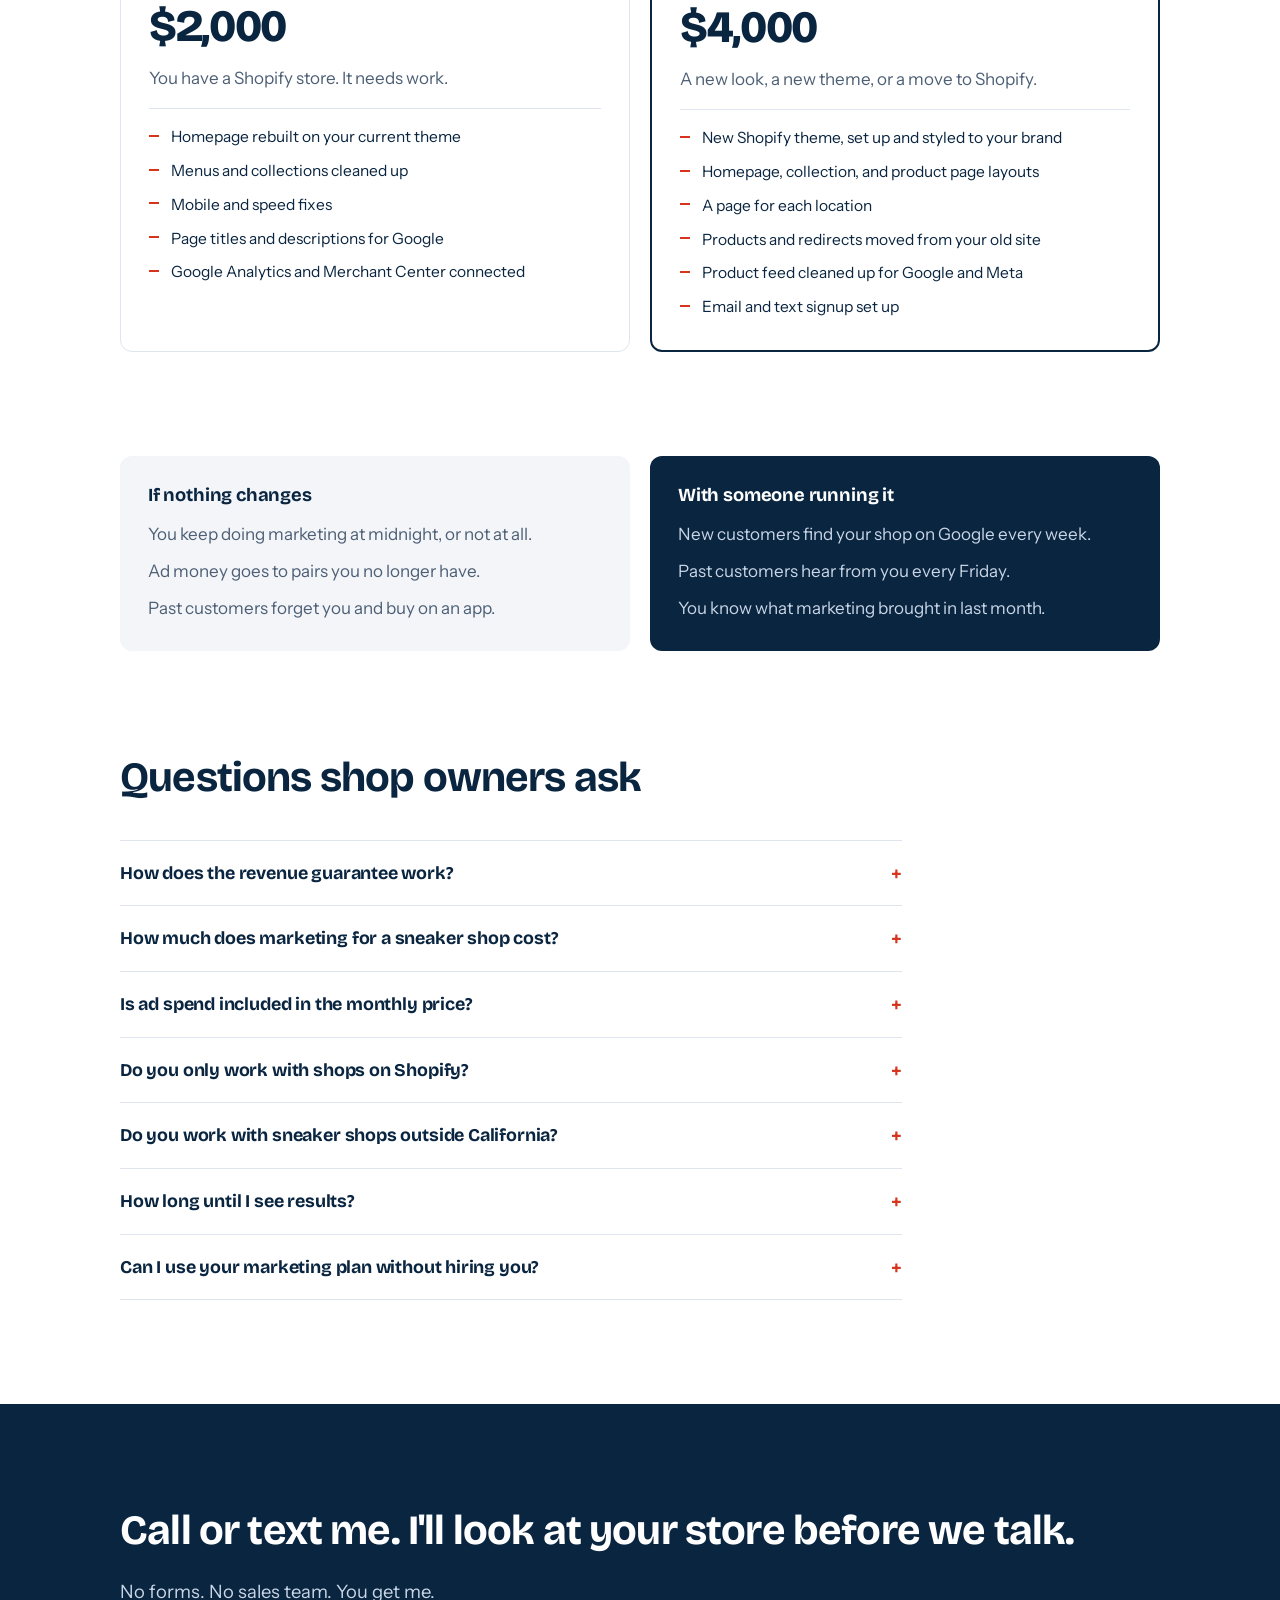
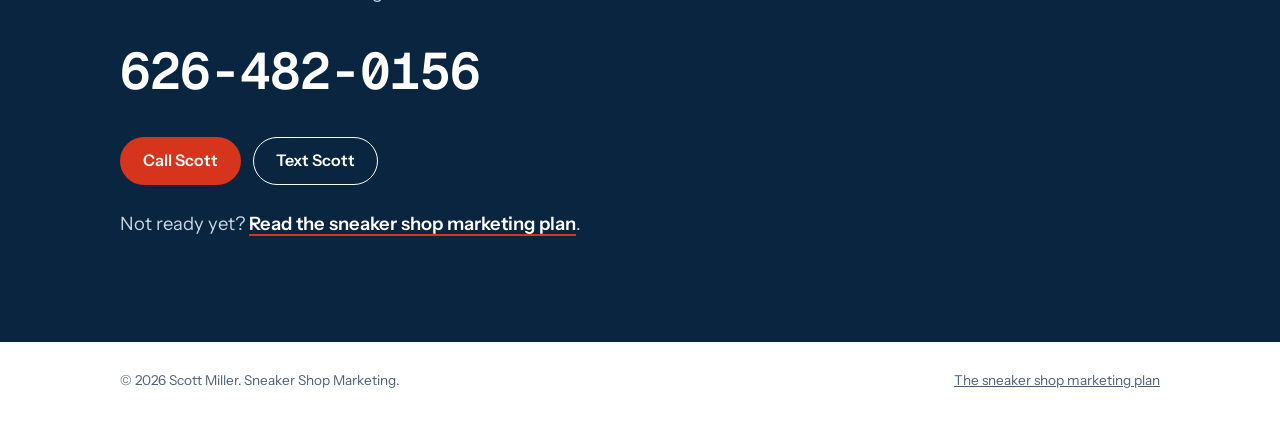
==== commit 8f050d94: "Change logo banner label to 'Trusted by these sneaker shops' Co-Authored-By: Claude Sonnet 5.5 <nore" ====
--- a/index.html
+++ b/index.html
@@ -164,7 +164,7 @@
 
   <div class="logos" aria-labelledby="logos-label">
     <div class="wrap">
-      <p id="logos-label">Sneaker shops I run marketing for</p>
+      <p id="logos-label">Trusted by these sneaker shops</p>
       <ul>
         <li><img src="/assets/logos/holy-ground.png" alt="Holy Ground Sneaker Shop" width="120" height="120" loading="lazy"></li>
         <li><img class="wide" src="/assets/logos/hidden-realm.png" alt="Hidden Realm Sneakers" width="389" height="120" loading="lazy"></li>
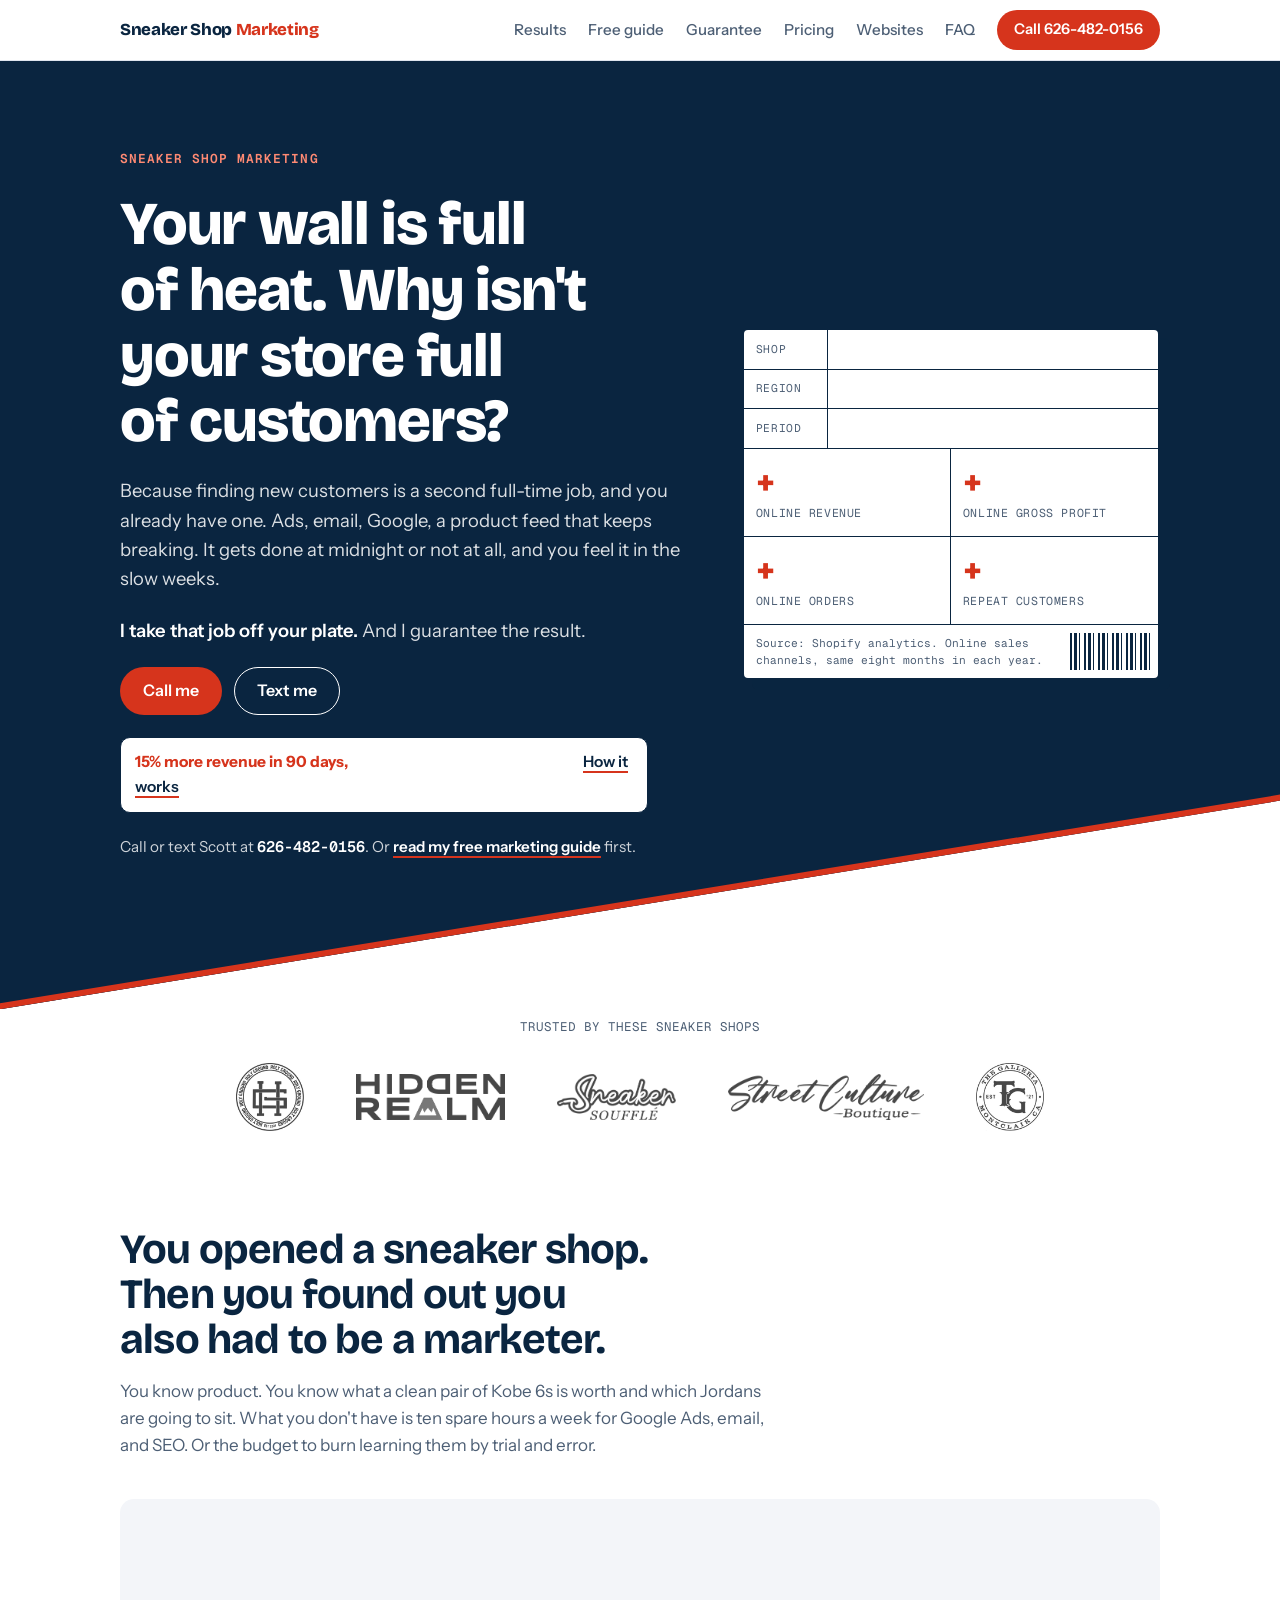
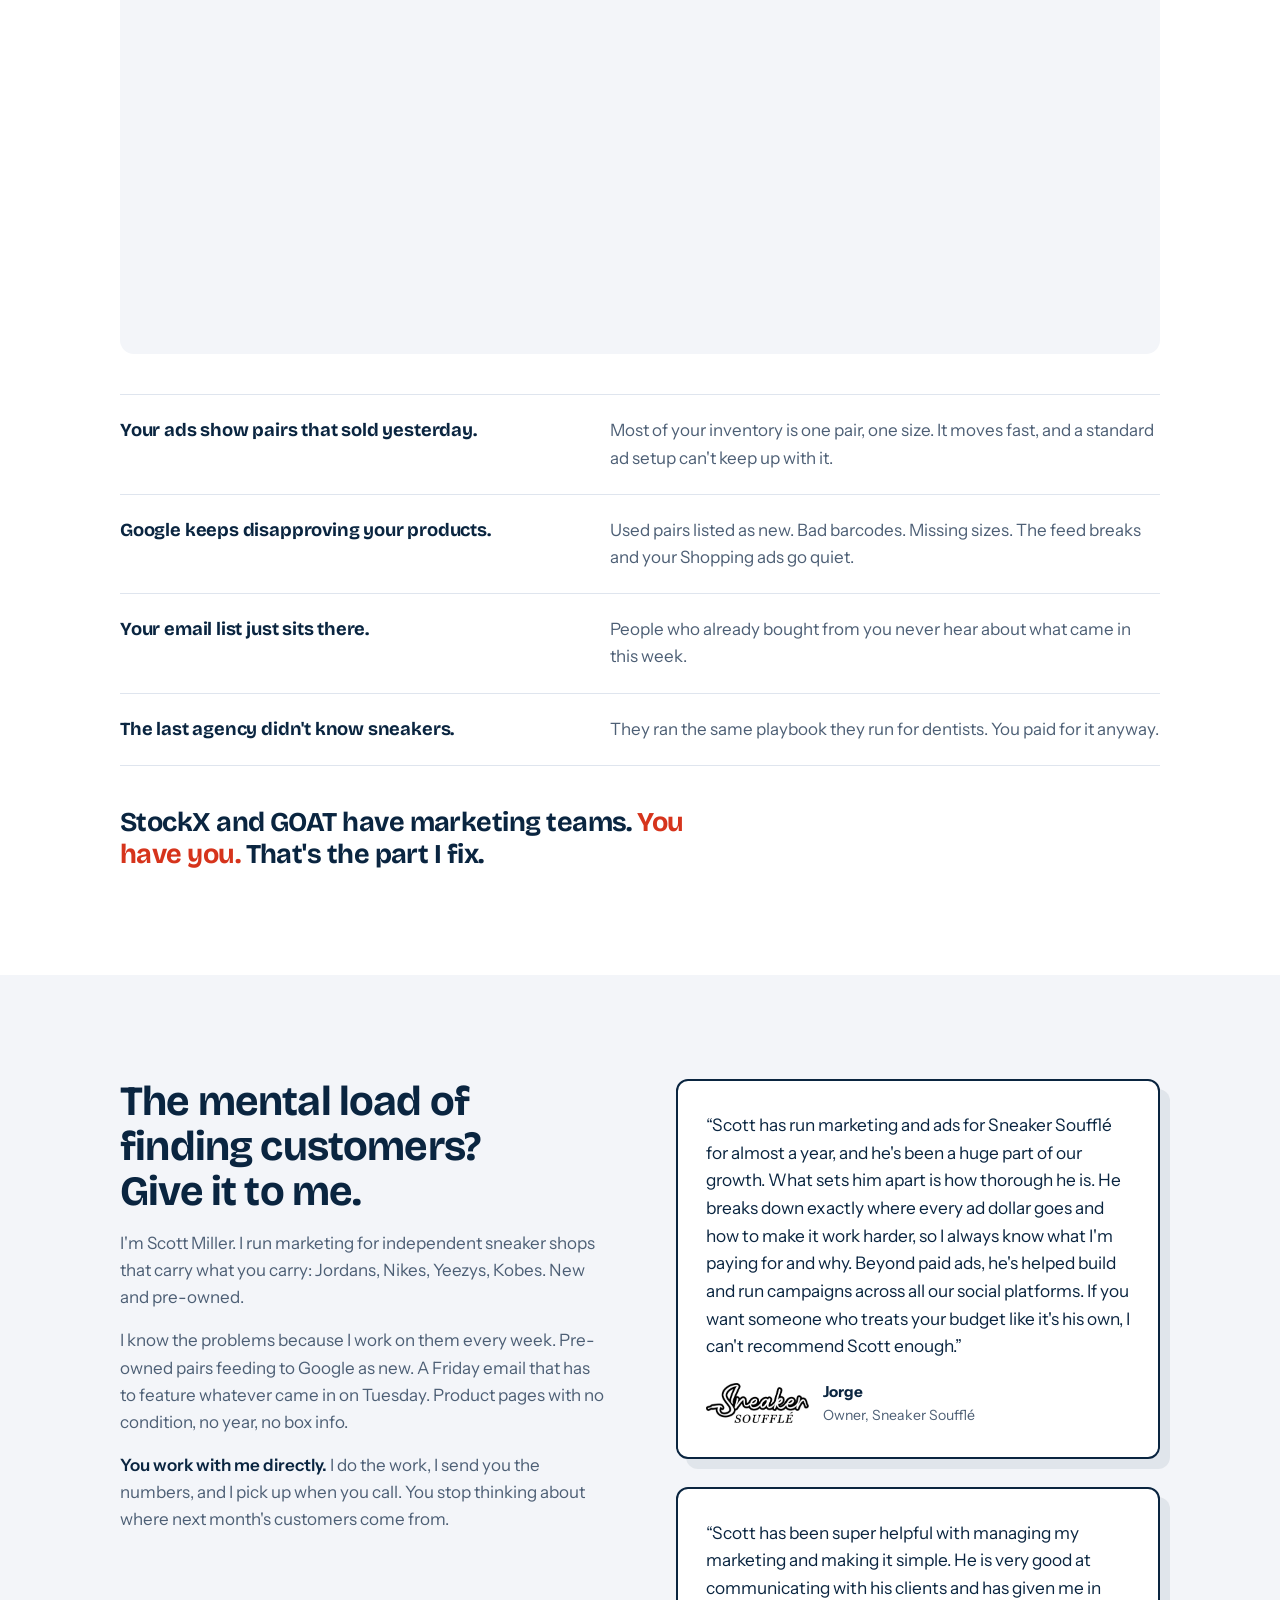
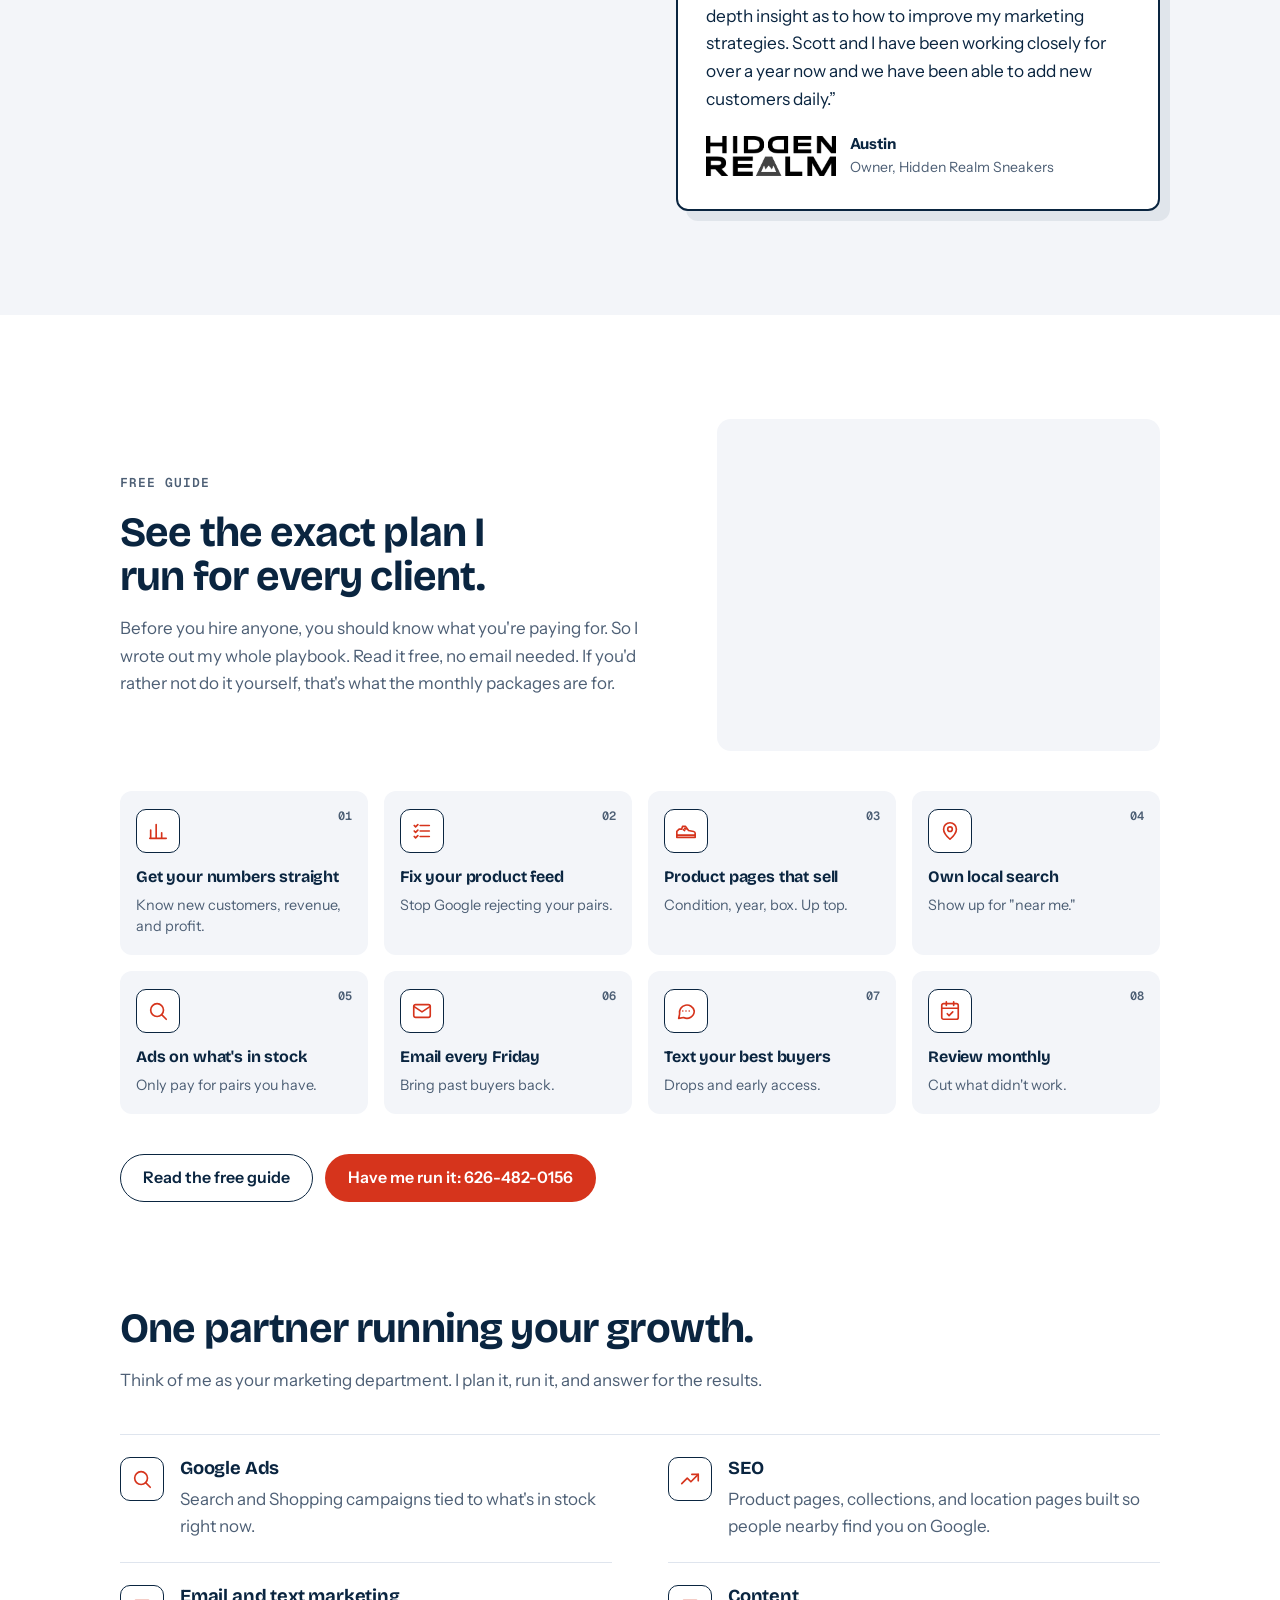
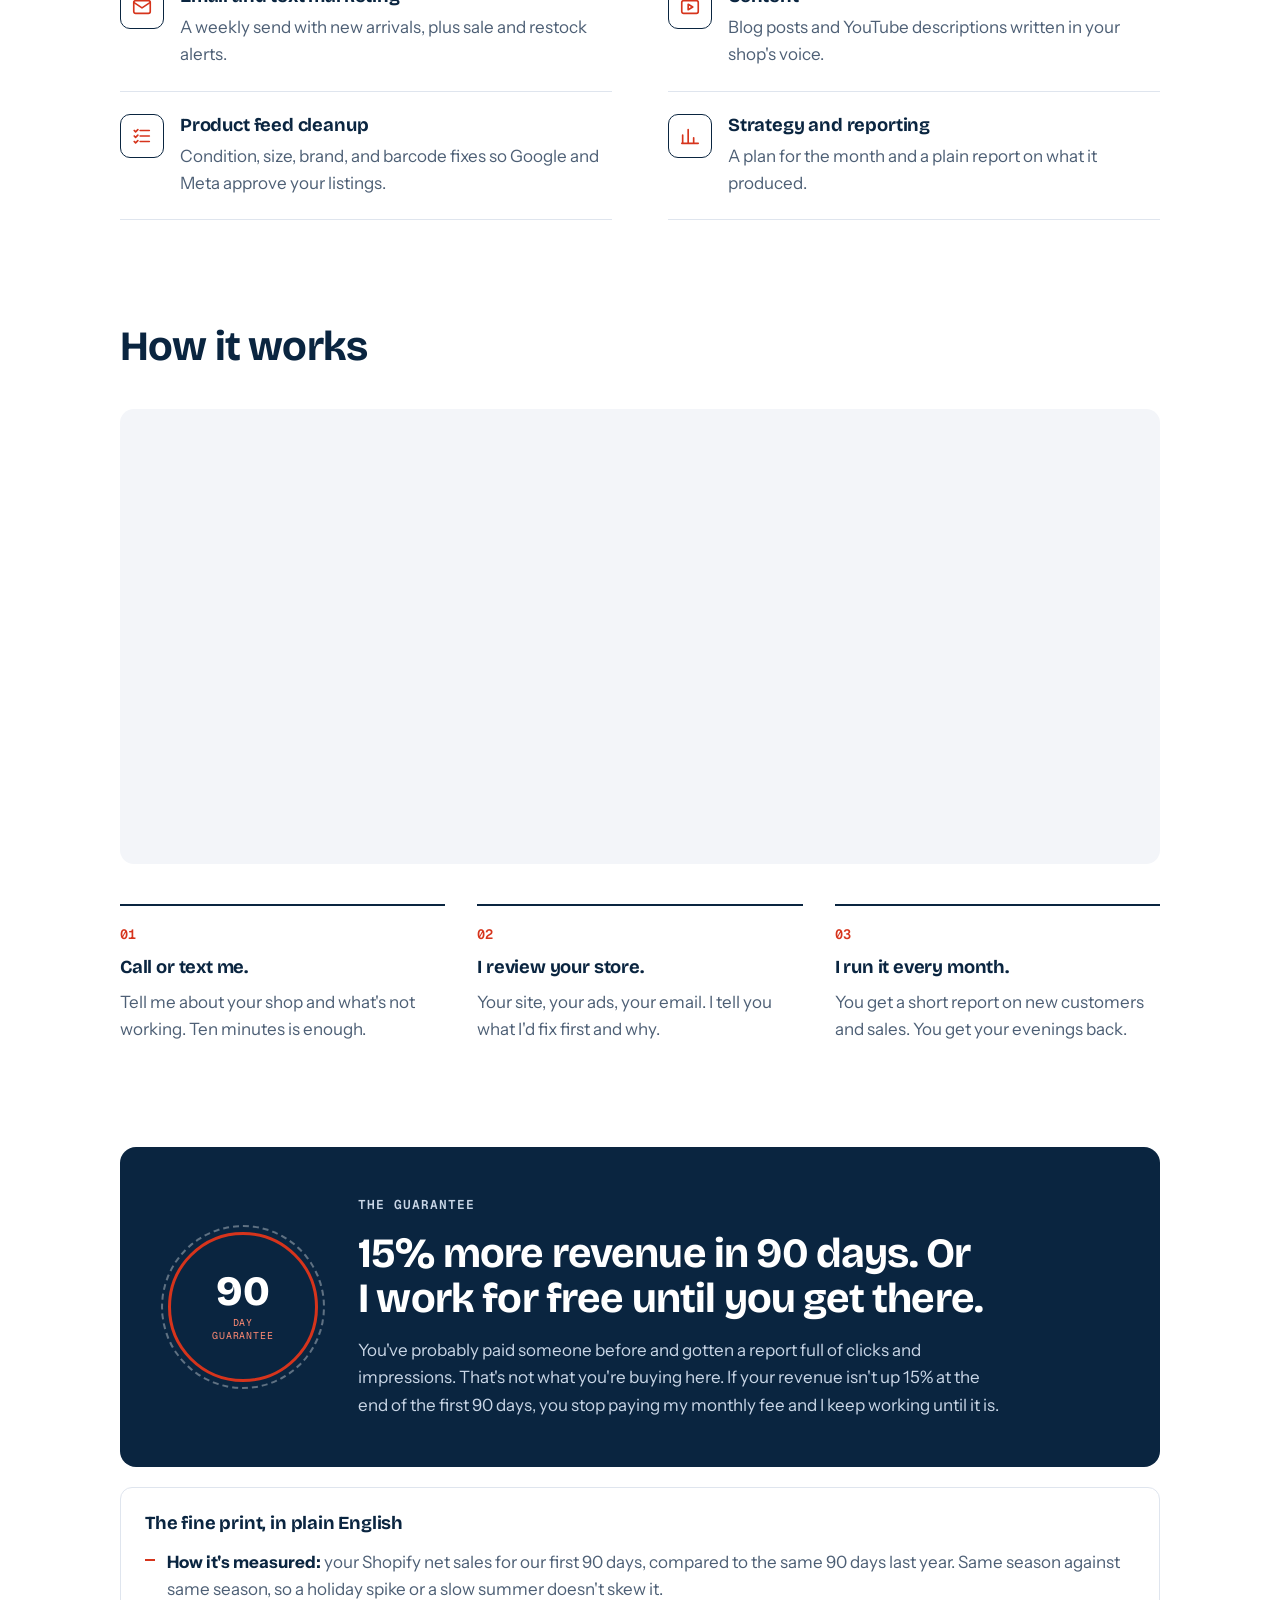
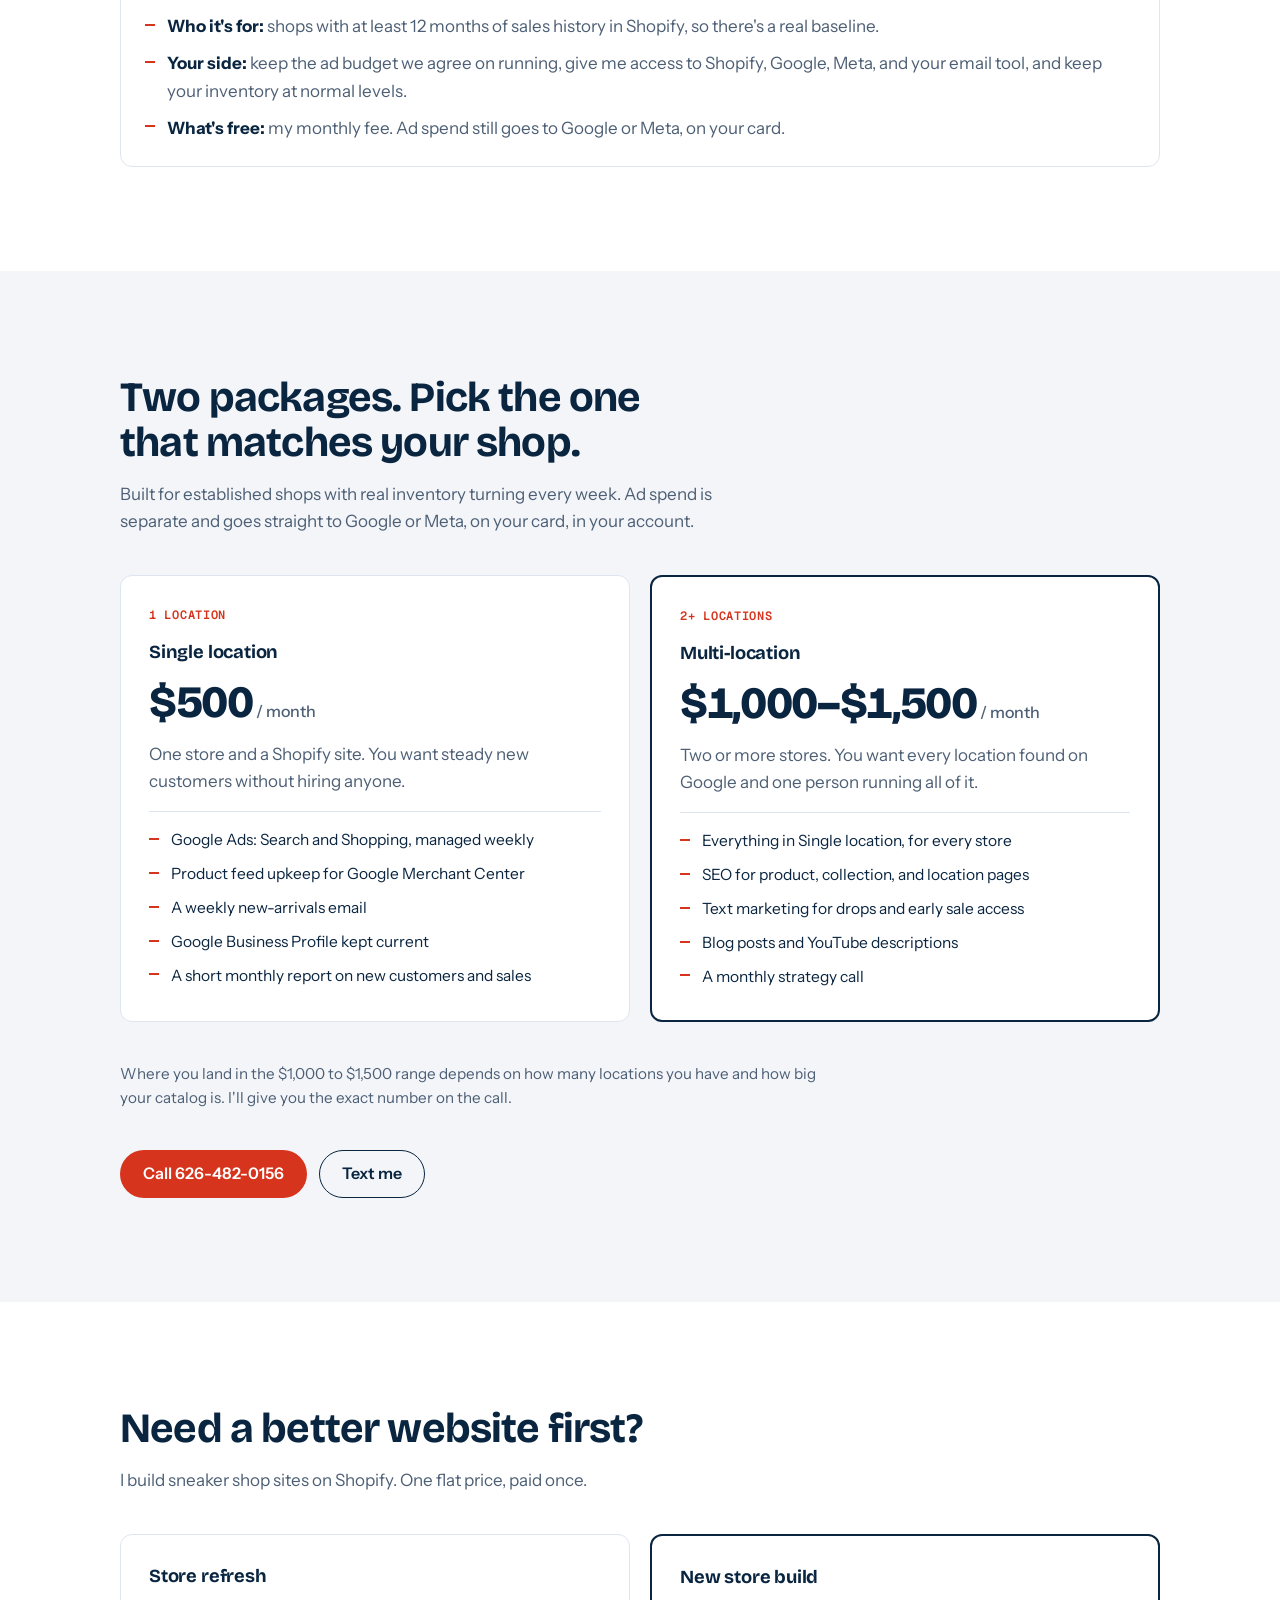
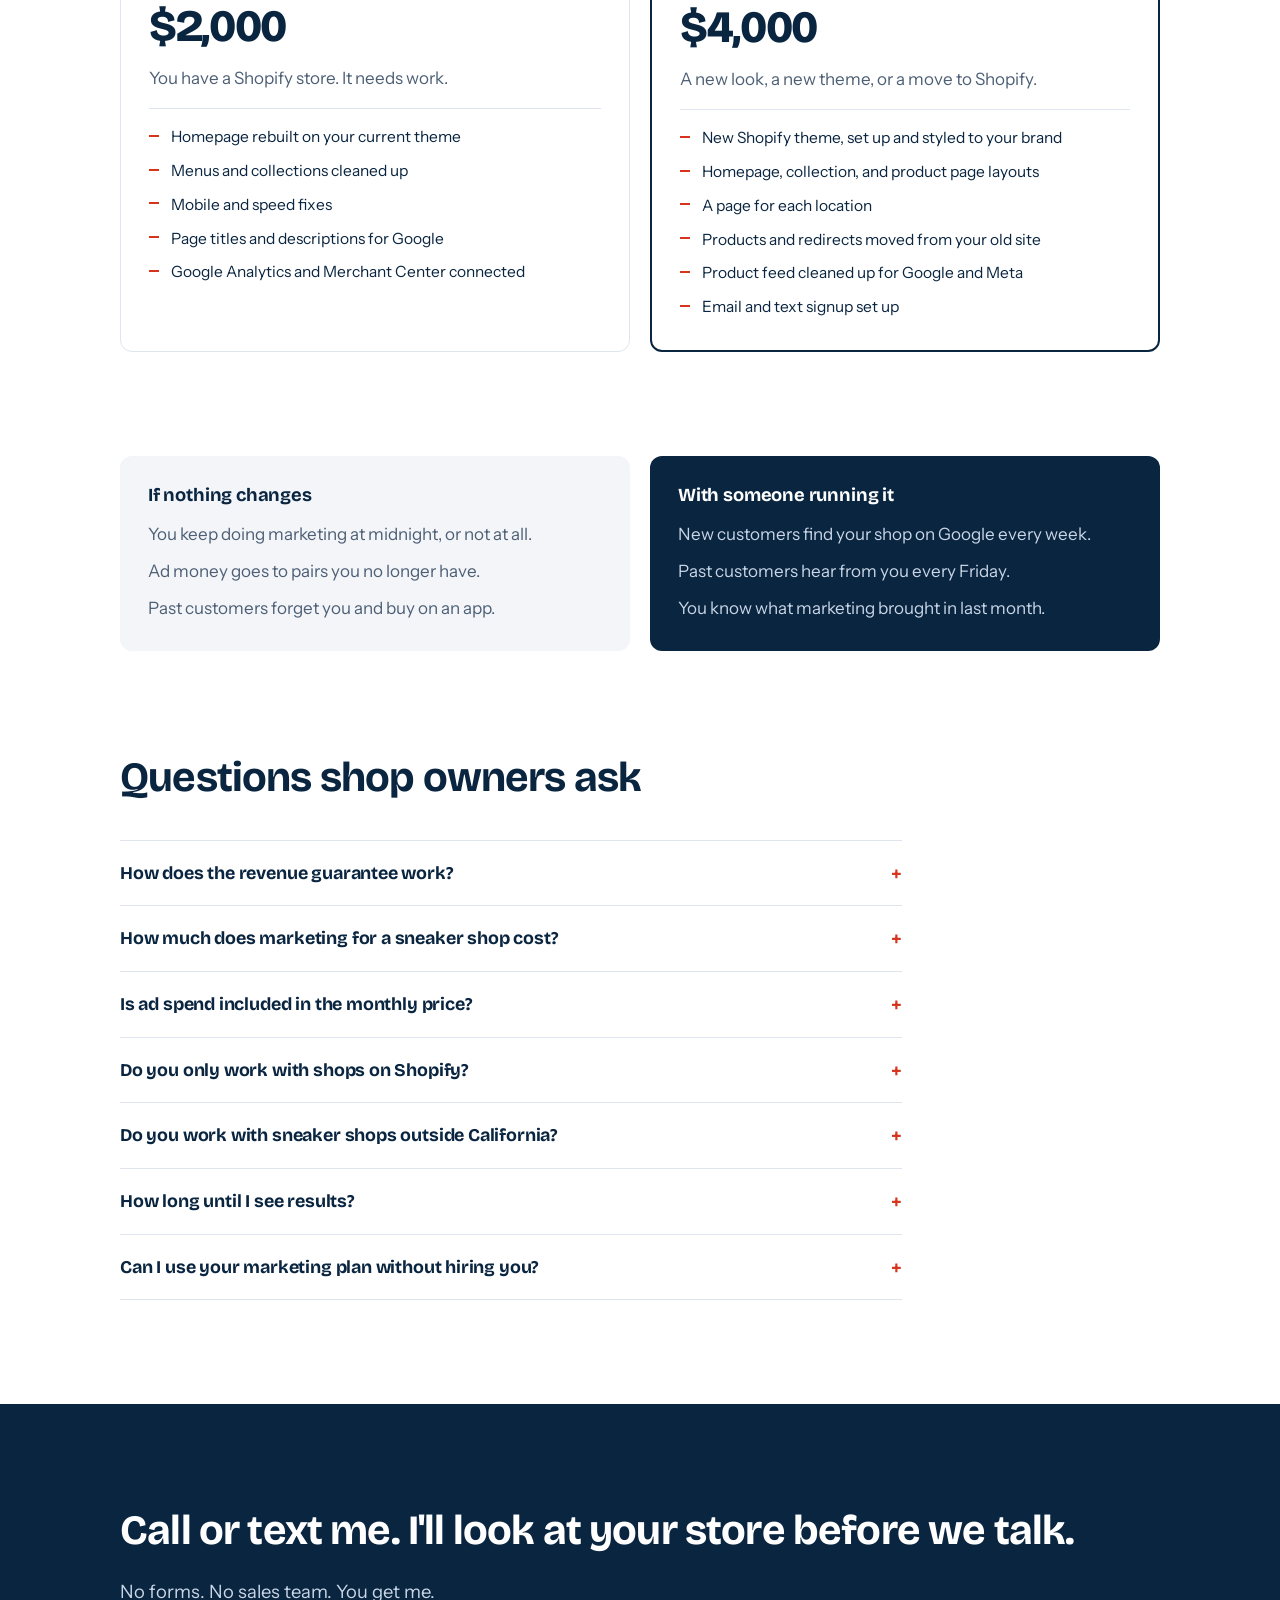
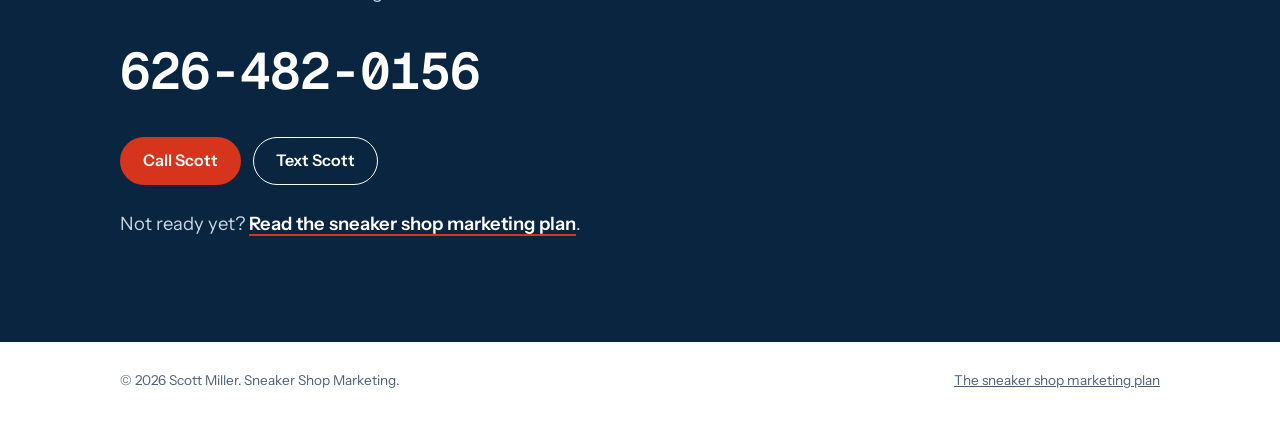
==== commit 130427b6: "Add photo overlay behind hero H1/H2 Unsplash License photo (Mick Haupt) hotlinked with responsive sr" ====
--- a/index.html
+++ b/index.html
@@ -29,7 +29,7 @@
 <link rel="preconnect" href="https://fonts.googleapis.com">
 <link rel="preconnect" href="https://fonts.gstatic.com" crossorigin>
 <link href="https://fonts.googleapis.com/css2?family=Bricolage+Grotesque:opsz,wght@12..96,600;12..96,700;12..96,800&family=Geist+Mono:wght@400;500;600&family=Instrument+Sans:wght@400;500;600&display=swap" rel="stylesheet">
-<link rel="stylesheet" href="/assets/site.css?v=20261115b">
+<link rel="stylesheet" href="/assets/site.css?v=20261122a">
 
 <script type="application/ld+json">
 {
@@ -130,12 +130,17 @@
 <main id="top">
 
   <div class="hero">
+    <div class="hero-media" aria-hidden="true">
+      <img src="https://images.unsplash.com/photo-1633464130613-0a9154299ac2?auto=format&fit=crop&w=1600&q=70"
+           srcset="https://images.unsplash.com/photo-1633464130613-0a9154299ac2?auto=format&fit=crop&w=800&q=70 800w, https://images.unsplash.com/photo-1633464130613-0a9154299ac2?auto=format&fit=crop&w=1200&q=70 1200w, https://images.unsplash.com/photo-1633464130613-0a9154299ac2?auto=format&fit=crop&w=1800&q=70 1800w"
+           sizes="100vw" alt="" width="1600" height="1000" fetchpriority="high" decoding="async">
+    </div>
     <div class="wrap">
       <div class="hero-copy">
         <p class="eyebrow">Sneaker shop marketing</p>
         <h1>Your wall is full of heat. Why isn't your store full of customers?</h1>
         <p class="lede">Because finding new customers is a second full-time job, and you already have one. Ads, email, Google, a product feed that keeps breaking. It gets done at midnight or not at all, and you feel it in the slow weeks.</p>
-        <p class="lede"><strong style="color:var(--ink)">I take that job off your plate.</strong> And I guarantee the result.</p>
+        <p class="lede"><strong>I take that job off your plate.</strong> And I guarantee the result.</p>
         <div class="cta-row">
           <a class="btn primary" href="tel:+16264820156">Call me</a>
           <a class="btn ghost" href="sms:+16264820156">Text me</a>
--- a/assets/site.css
+++ b/assets/site.css
@@ -59,11 +59,21 @@
 .phone-note b { color: var(--ink); font-family: var(--mono); font-weight: 600; }
 
 /* Hero */
-.hero { position: relative; padding: 56px 0 96px; overflow: hidden; }
-.hero::before { content: ""; position: absolute; inset: 0; background: var(--wash); clip-path: polygon(0 0, 100% 0, 100% 78%, 0 100%); z-index: 0; }
-.hero::after { content: ""; position: absolute; left: 0; right: 0; bottom: 0; height: 100%; background: var(--accent); clip-path: polygon(0 calc(100% - 6px), 100% calc(78% - 6px), 100% 78%, 0 100%); z-index: 0; }
-.hero .wrap { position: relative; z-index: 1; display: grid; gap: 44px; align-items: center; }
-@media (min-width: 900px) { .hero { padding: 88px 0 150px; } .hero .wrap { grid-template-columns: 1.15fr 0.85fr; gap: 56px; } }
+.hero { position: relative; padding: 56px 0 96px; overflow: hidden; color: #fff; }
+.hero-media { position: absolute; inset: 0; clip-path: polygon(0 0, 100% 0, 100% 78%, 0 100%); z-index: 0; background: var(--ink); }
+.hero-media img { display: block; width: 100%; height: 100%; object-fit: cover; object-position: center 40%; }
+.hero::before { content: ""; position: absolute; inset: 0; background: linear-gradient(180deg, rgba(10,37,64,0.90) 0%, rgba(10,37,64,0.82) 60%, rgba(10,37,64,0.92) 100%); clip-path: polygon(0 0, 100% 0, 100% 78%, 0 100%); z-index: 1; }
+.hero::after { content: ""; position: absolute; left: 0; right: 0; bottom: 0; height: 100%; background: var(--accent); clip-path: polygon(0 calc(100% - 6px), 100% calc(78% - 6px), 100% 78%, 0 100%); z-index: 1; }
+.hero .wrap { position: relative; z-index: 2; display: grid; gap: 44px; align-items: center; }
+@media (min-width: 900px) { .hero { padding: 88px 0 150px; } .hero .wrap { grid-template-columns: 1.15fr 0.85fr; gap: 56px; } .hero::before { background: linear-gradient(90deg, rgba(10,37,64,0.94) 0%, rgba(10,37,64,0.80) 55%, rgba(10,37,64,0.55) 100%); } }
+.hero h1 { color: #fff; }
+.hero .eyebrow { color: #ff8a73; }
+.hero .lede { color: rgba(255,255,255,0.86); }
+.hero .lede strong { color: #fff; font-weight: 600; }
+.hero .btn.ghost { border-color: #fff; color: #fff; }
+.hero .btn.ghost:hover { background: #fff; color: var(--ink); }
+.hero .phone-note { color: rgba(255,255,255,0.8); }
+.hero .phone-note b, .hero .phone-note .text-link { color: #fff; }
 .hero-copy { display: grid; gap: 22px; }
 
 /* Results label */
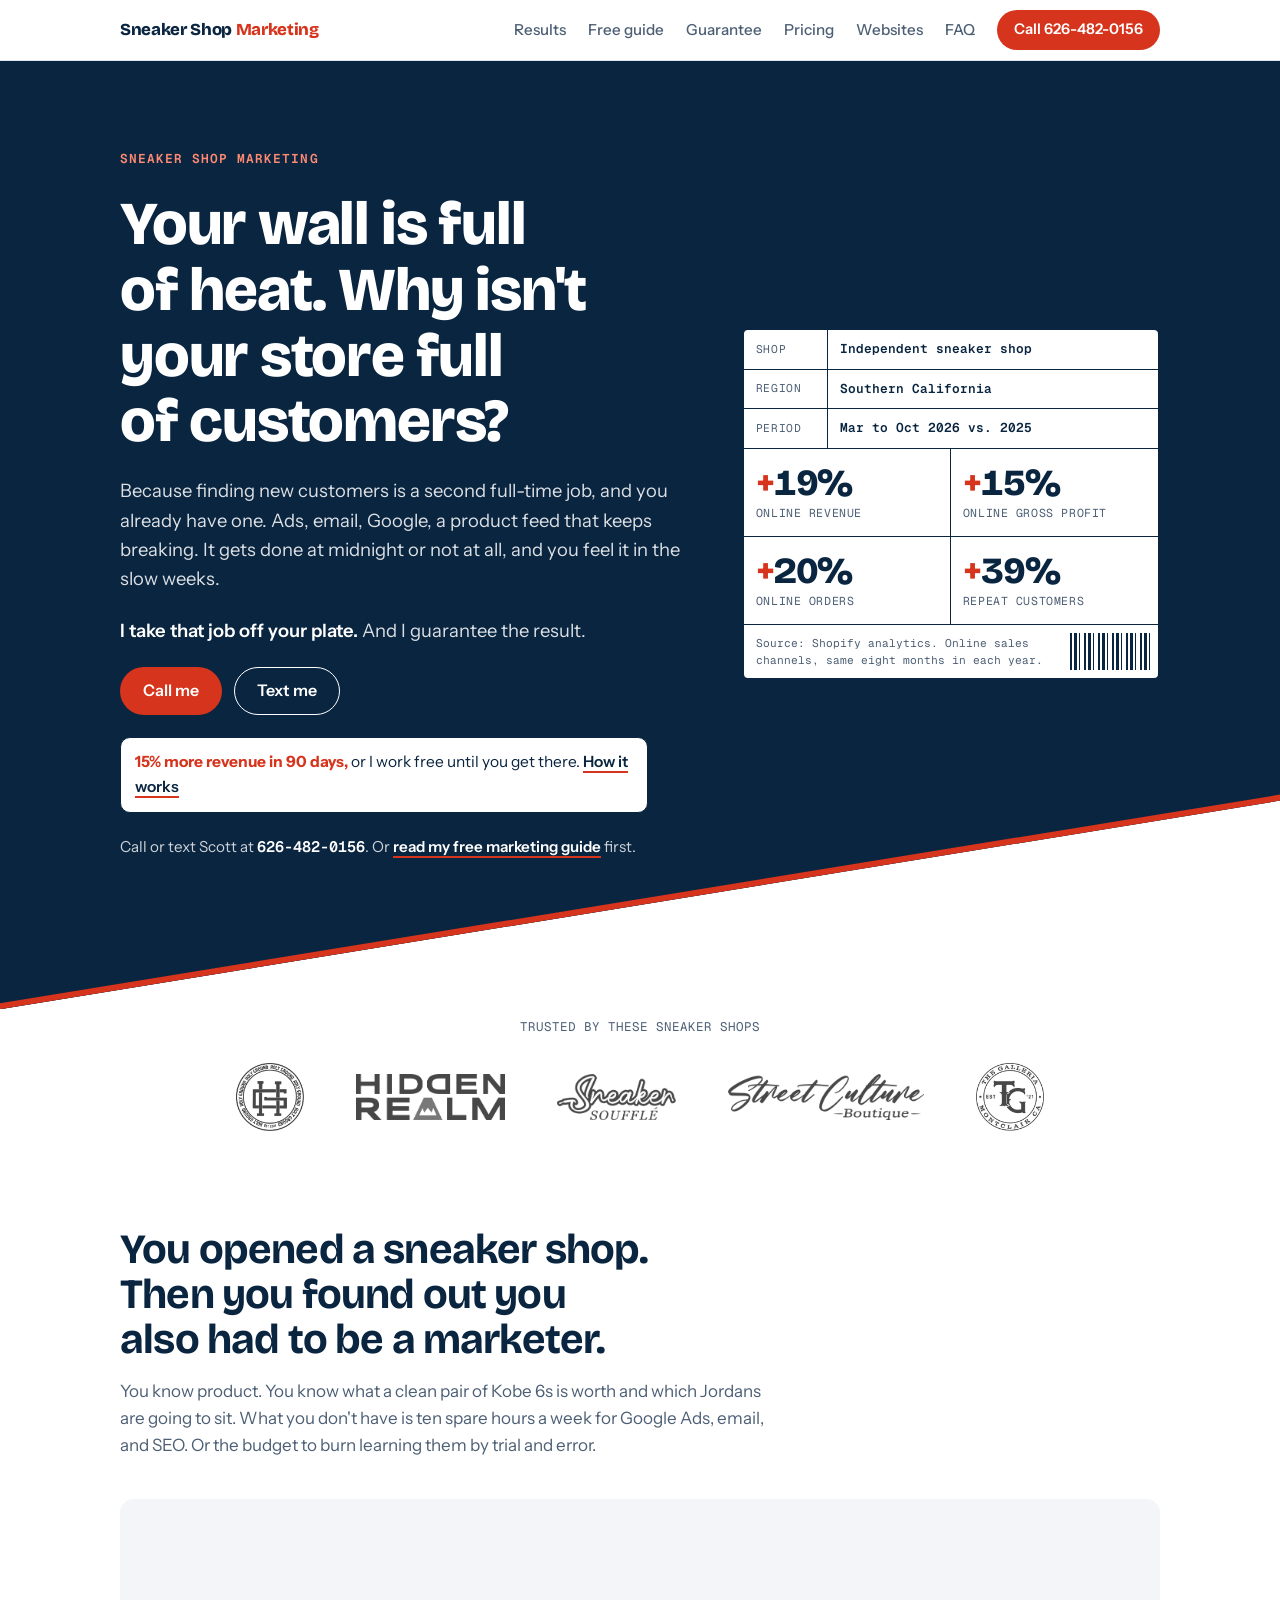
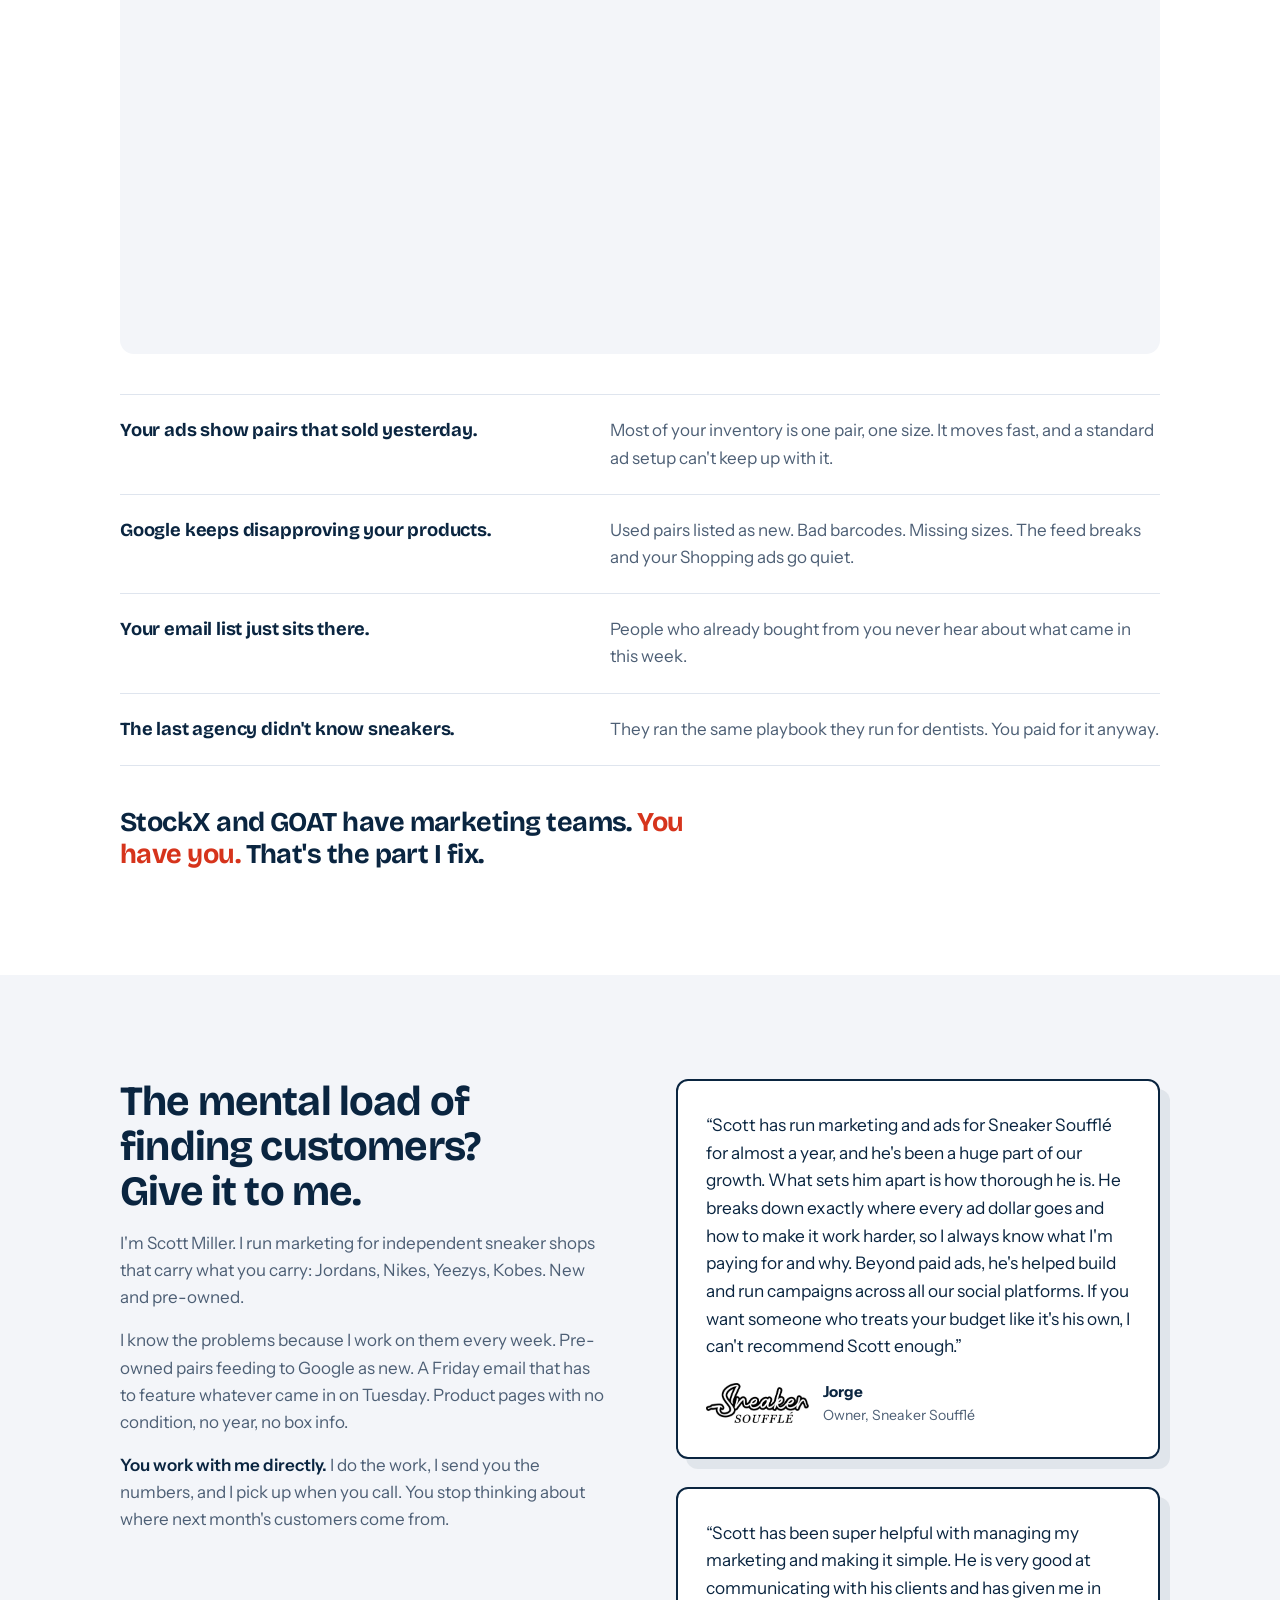
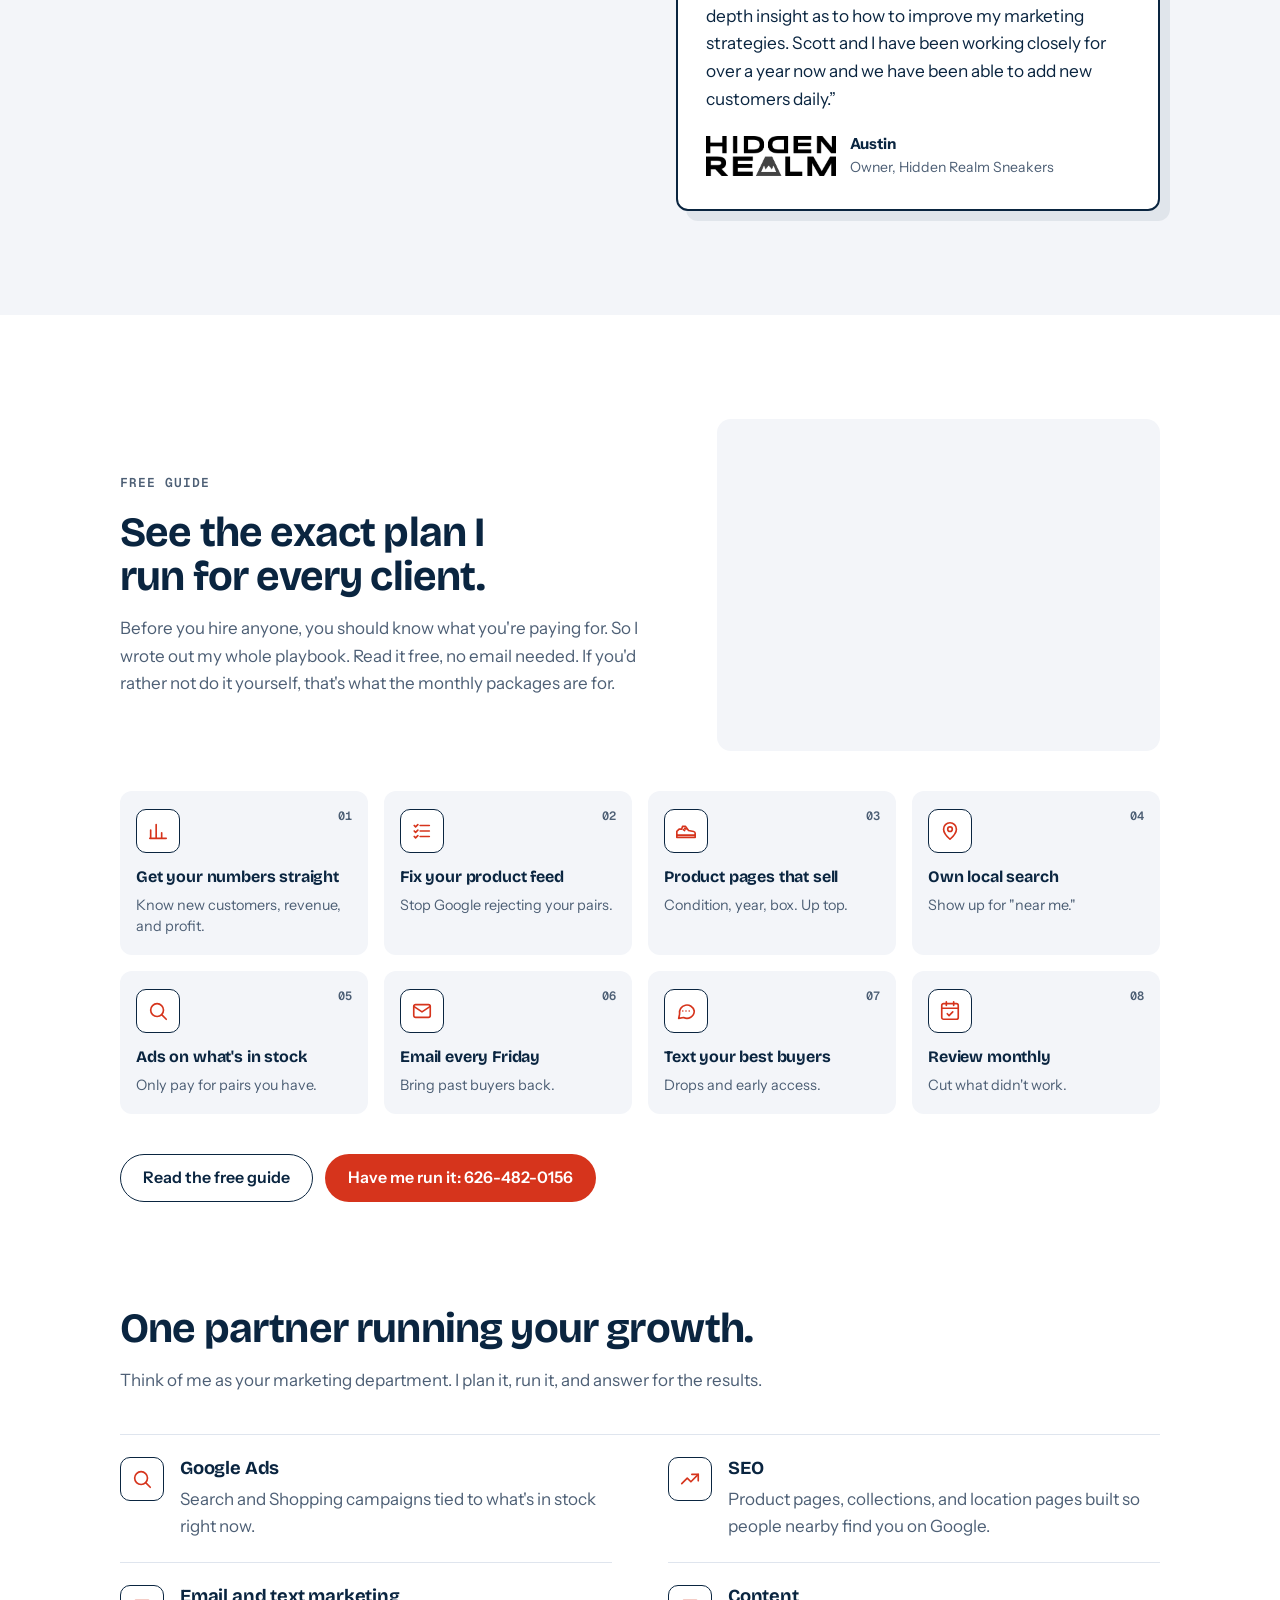
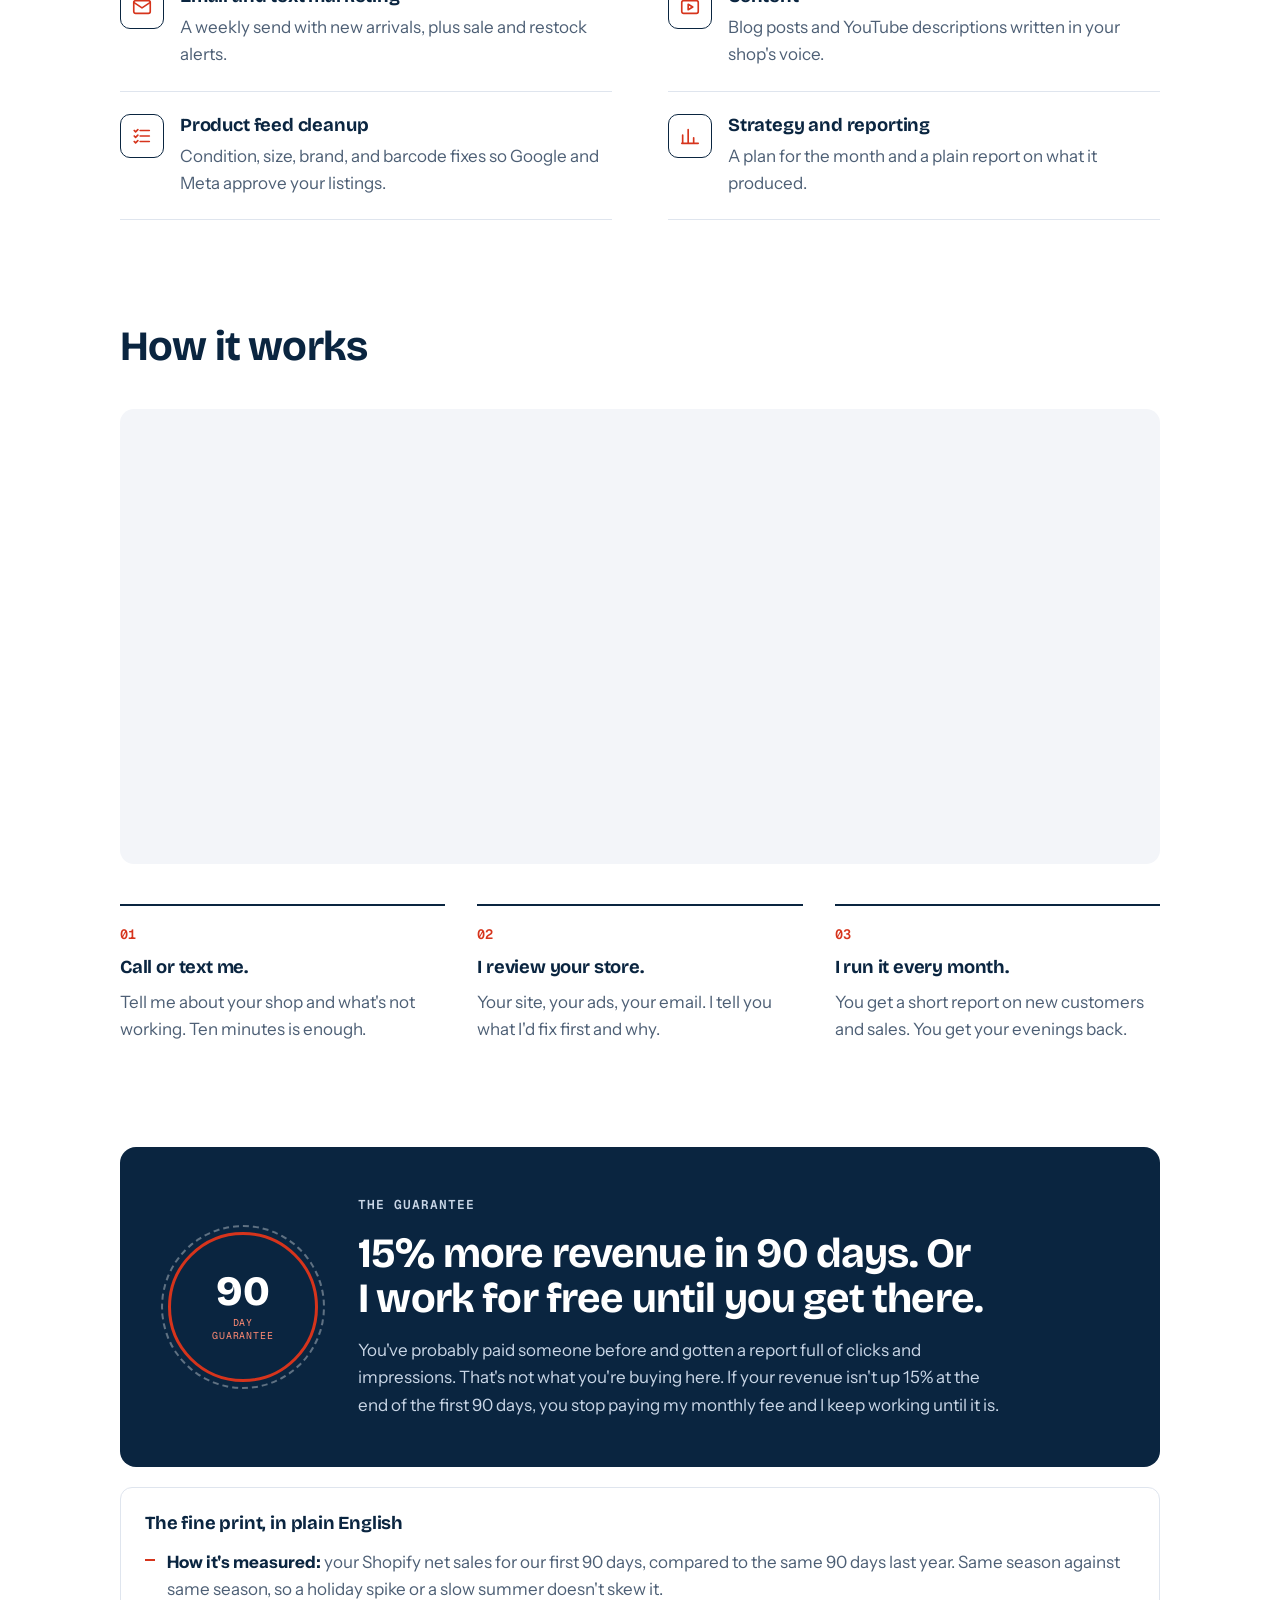
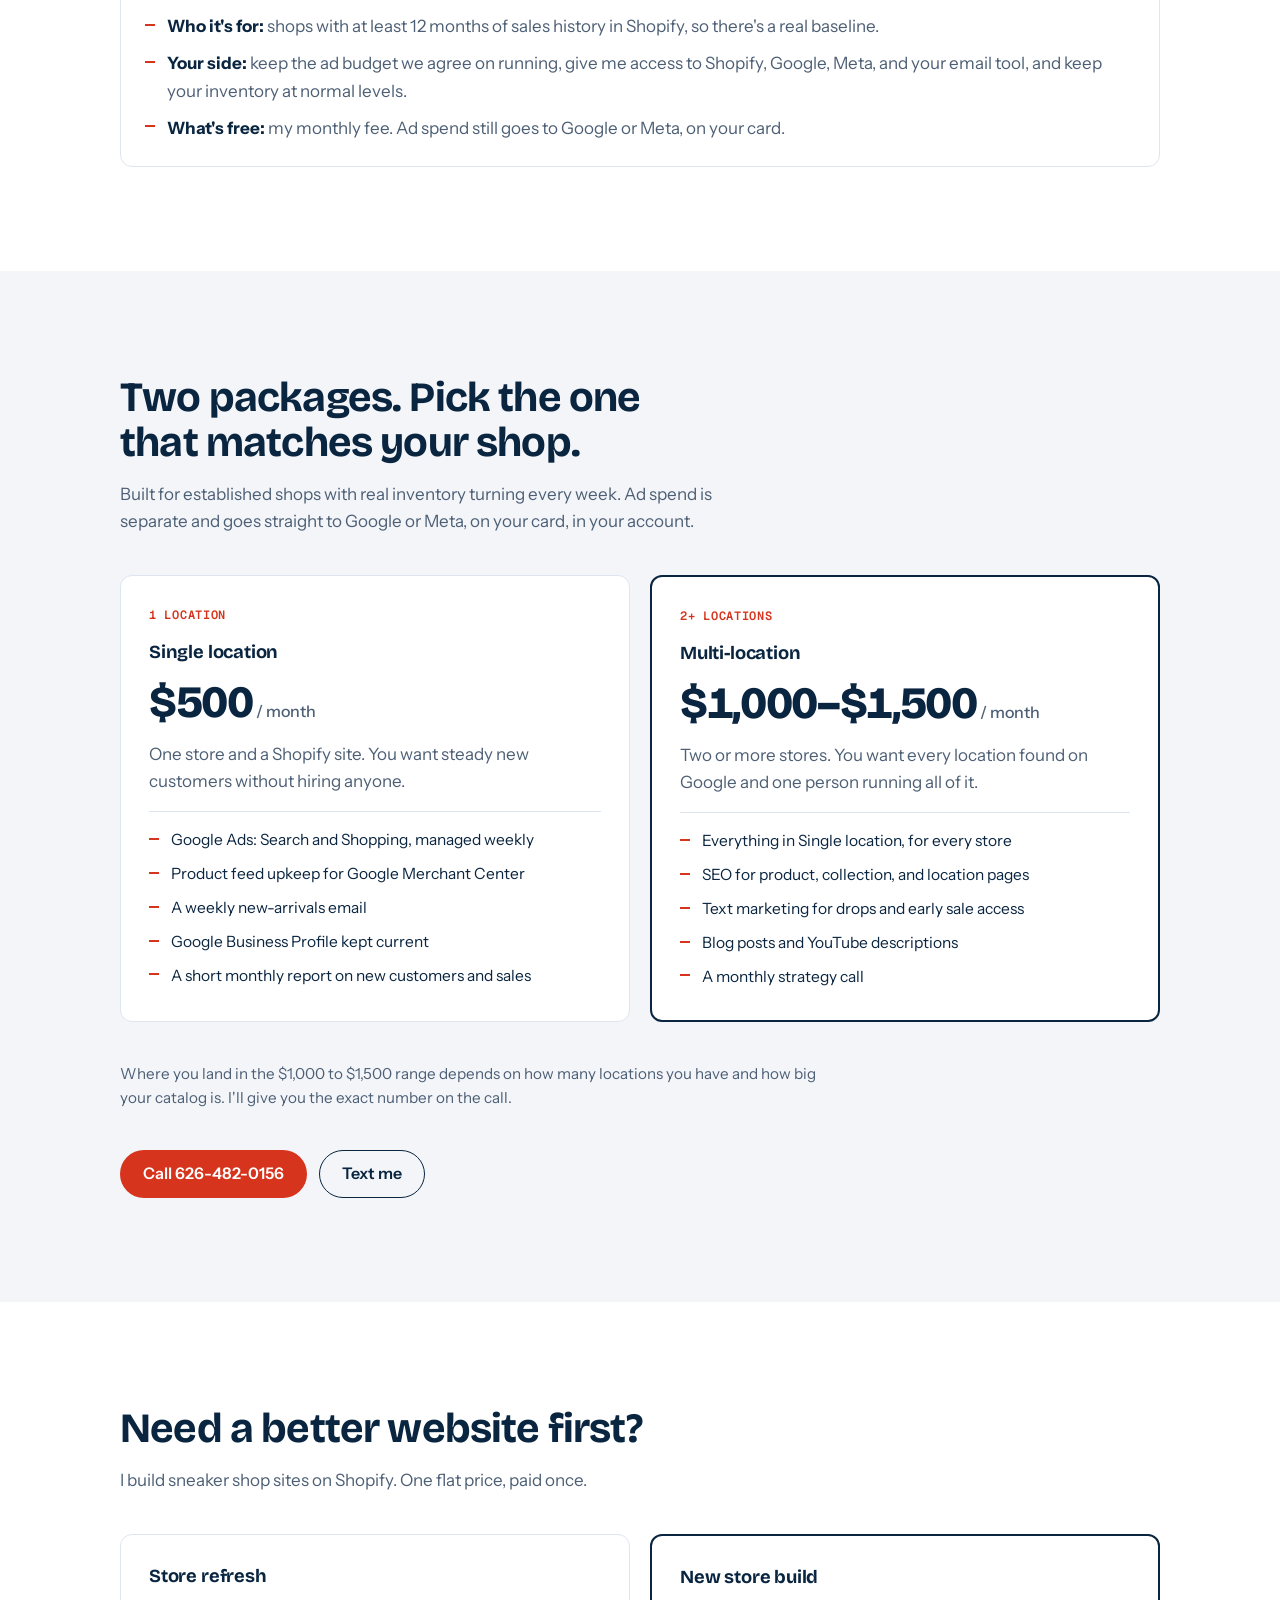
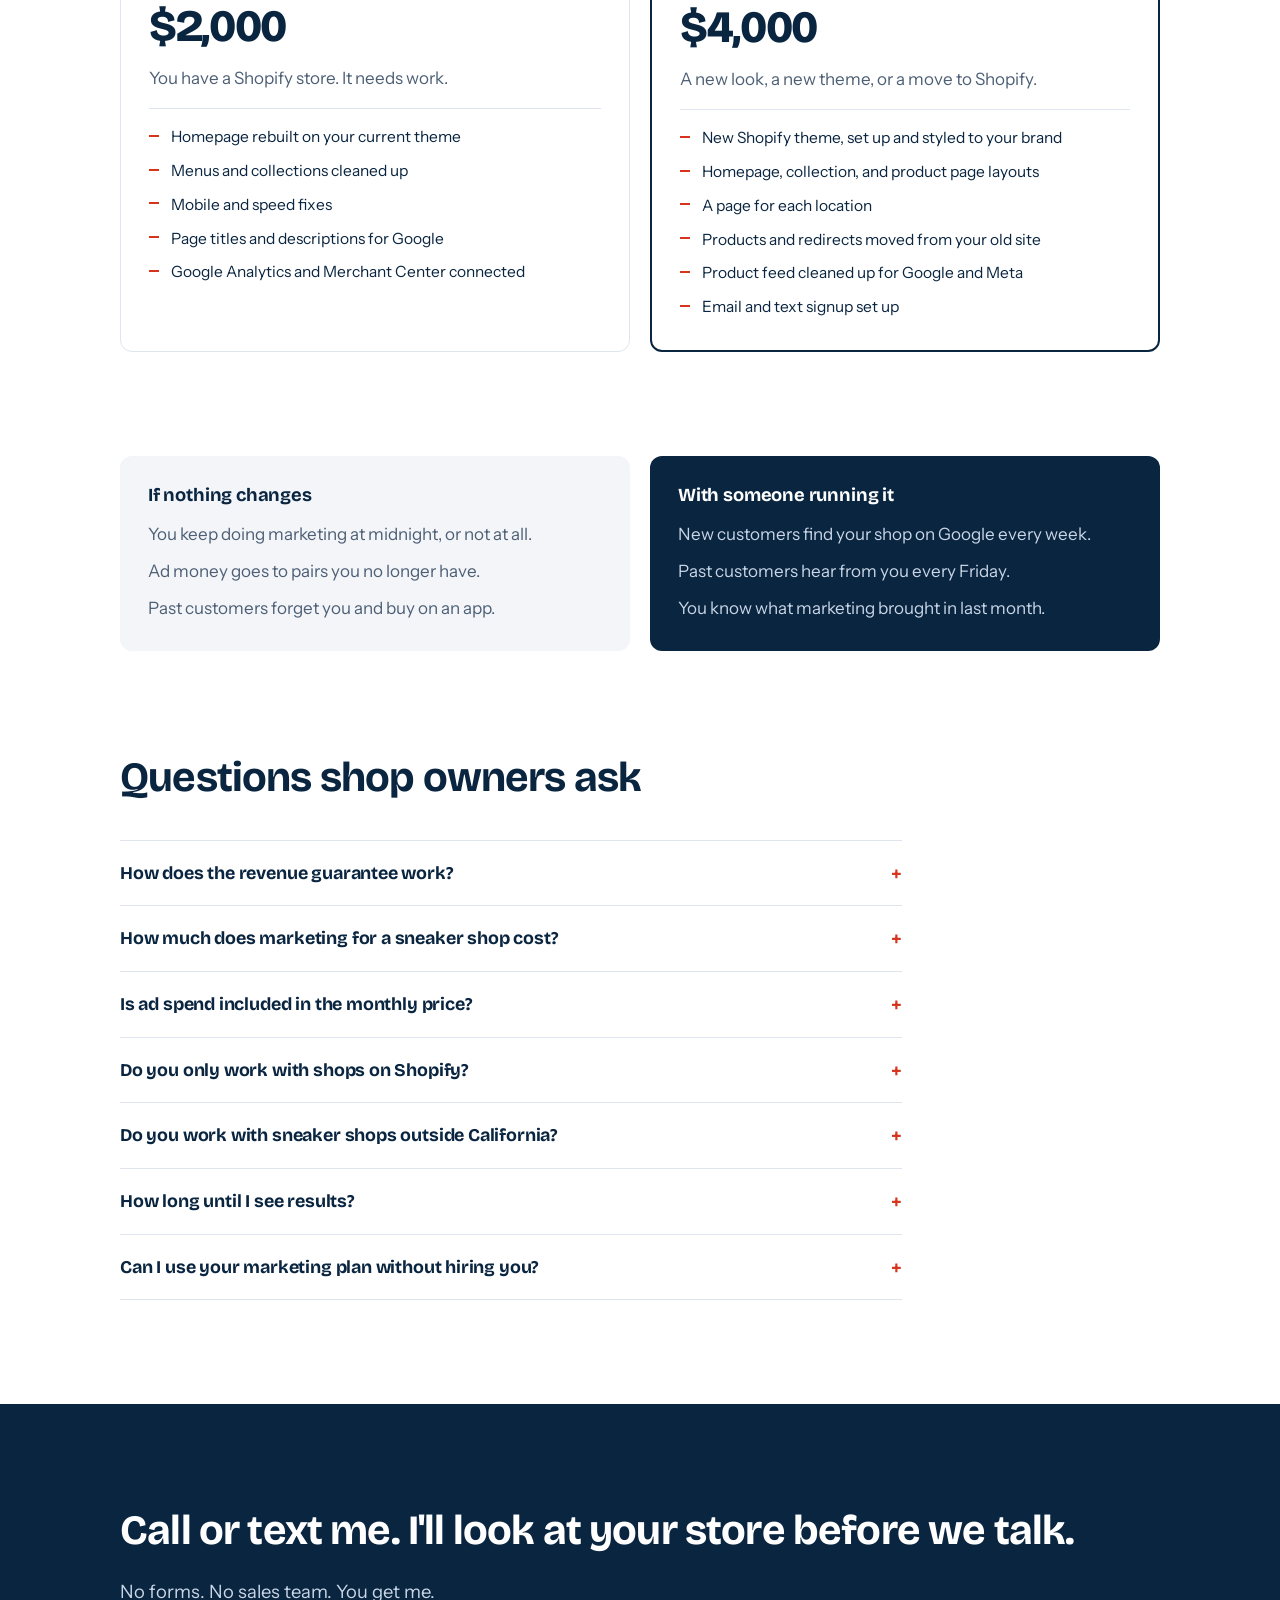
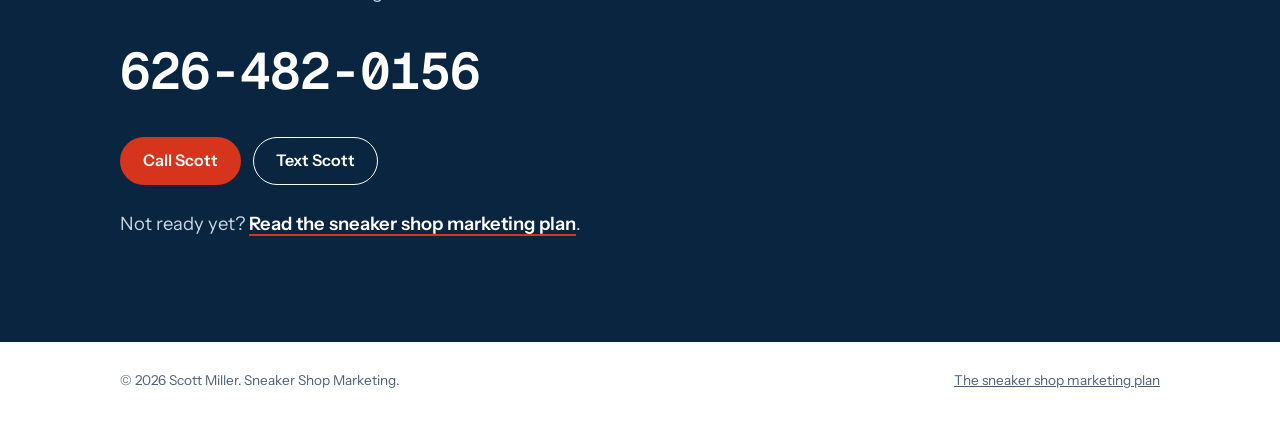
==== commit 68c87457: "Fix hero: results card and guarantee pill inherited white text Co-Authored-By: Claude Sonnet 5.5 <no" ====
--- a/index.html
+++ b/index.html
@@ -29,7 +29,7 @@
 <link rel="preconnect" href="https://fonts.googleapis.com">
 <link rel="preconnect" href="https://fonts.gstatic.com" crossorigin>
 <link href="https://fonts.googleapis.com/css2?family=Bricolage+Grotesque:opsz,wght@12..96,600;12..96,700;12..96,800&family=Geist+Mono:wght@400;500;600&family=Instrument+Sans:wght@400;500;600&display=swap" rel="stylesheet">
-<link rel="stylesheet" href="/assets/site.css?v=20261122a">
+<link rel="stylesheet" href="/assets/site.css?v=20261122b">
 
 <script type="application/ld+json">
 {
--- a/assets/site.css
+++ b/assets/site.css
@@ -74,6 +74,9 @@
 .hero .btn.ghost:hover { background: #fff; color: var(--ink); }
 .hero .phone-note { color: rgba(255,255,255,0.8); }
 .hero .phone-note b, .hero .phone-note .text-link { color: #fff; }
+.hero .boxlabel, .hero .guarantee-pill { color: var(--ink); }
+.hero .guarantee-pill .text-link { color: var(--ink); }
+.hero .guarantee-pill .text-link:hover { color: var(--accent); }
 .hero-copy { display: grid; gap: 22px; }
 
 /* Results label */
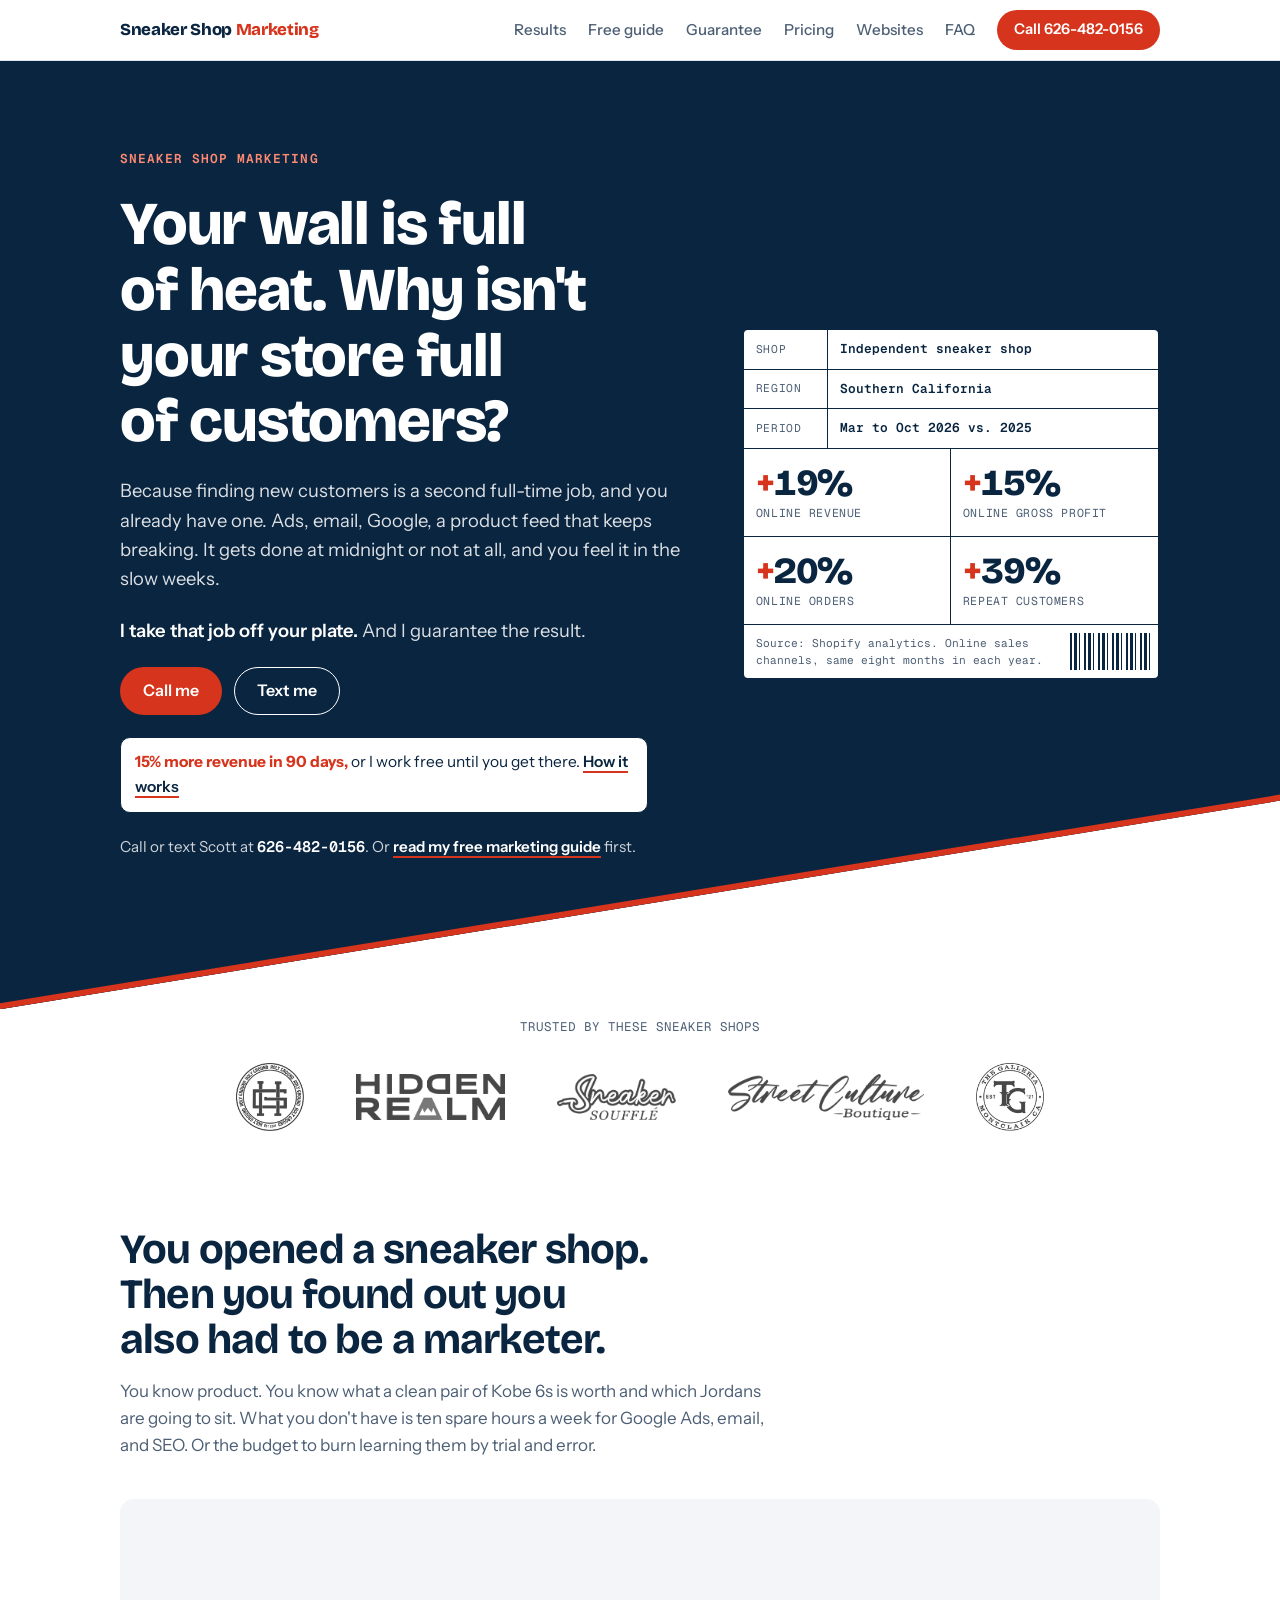
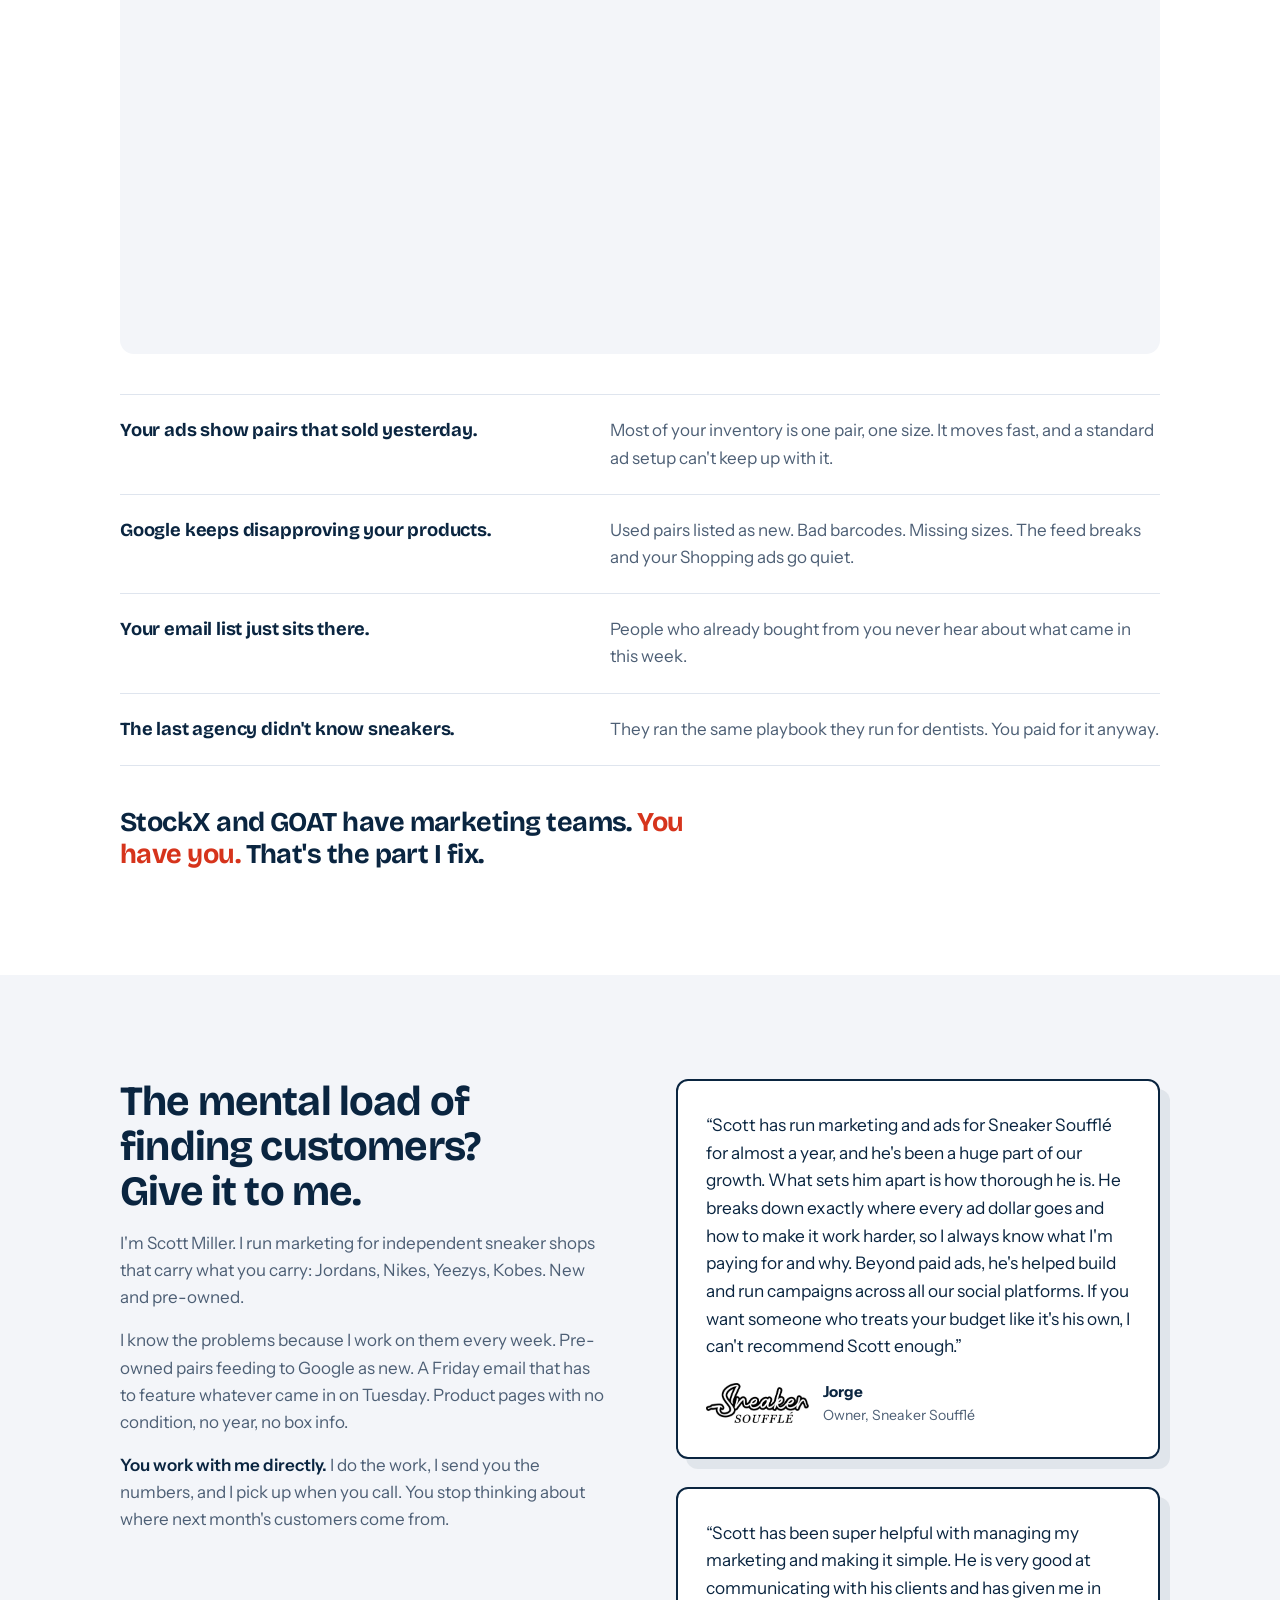
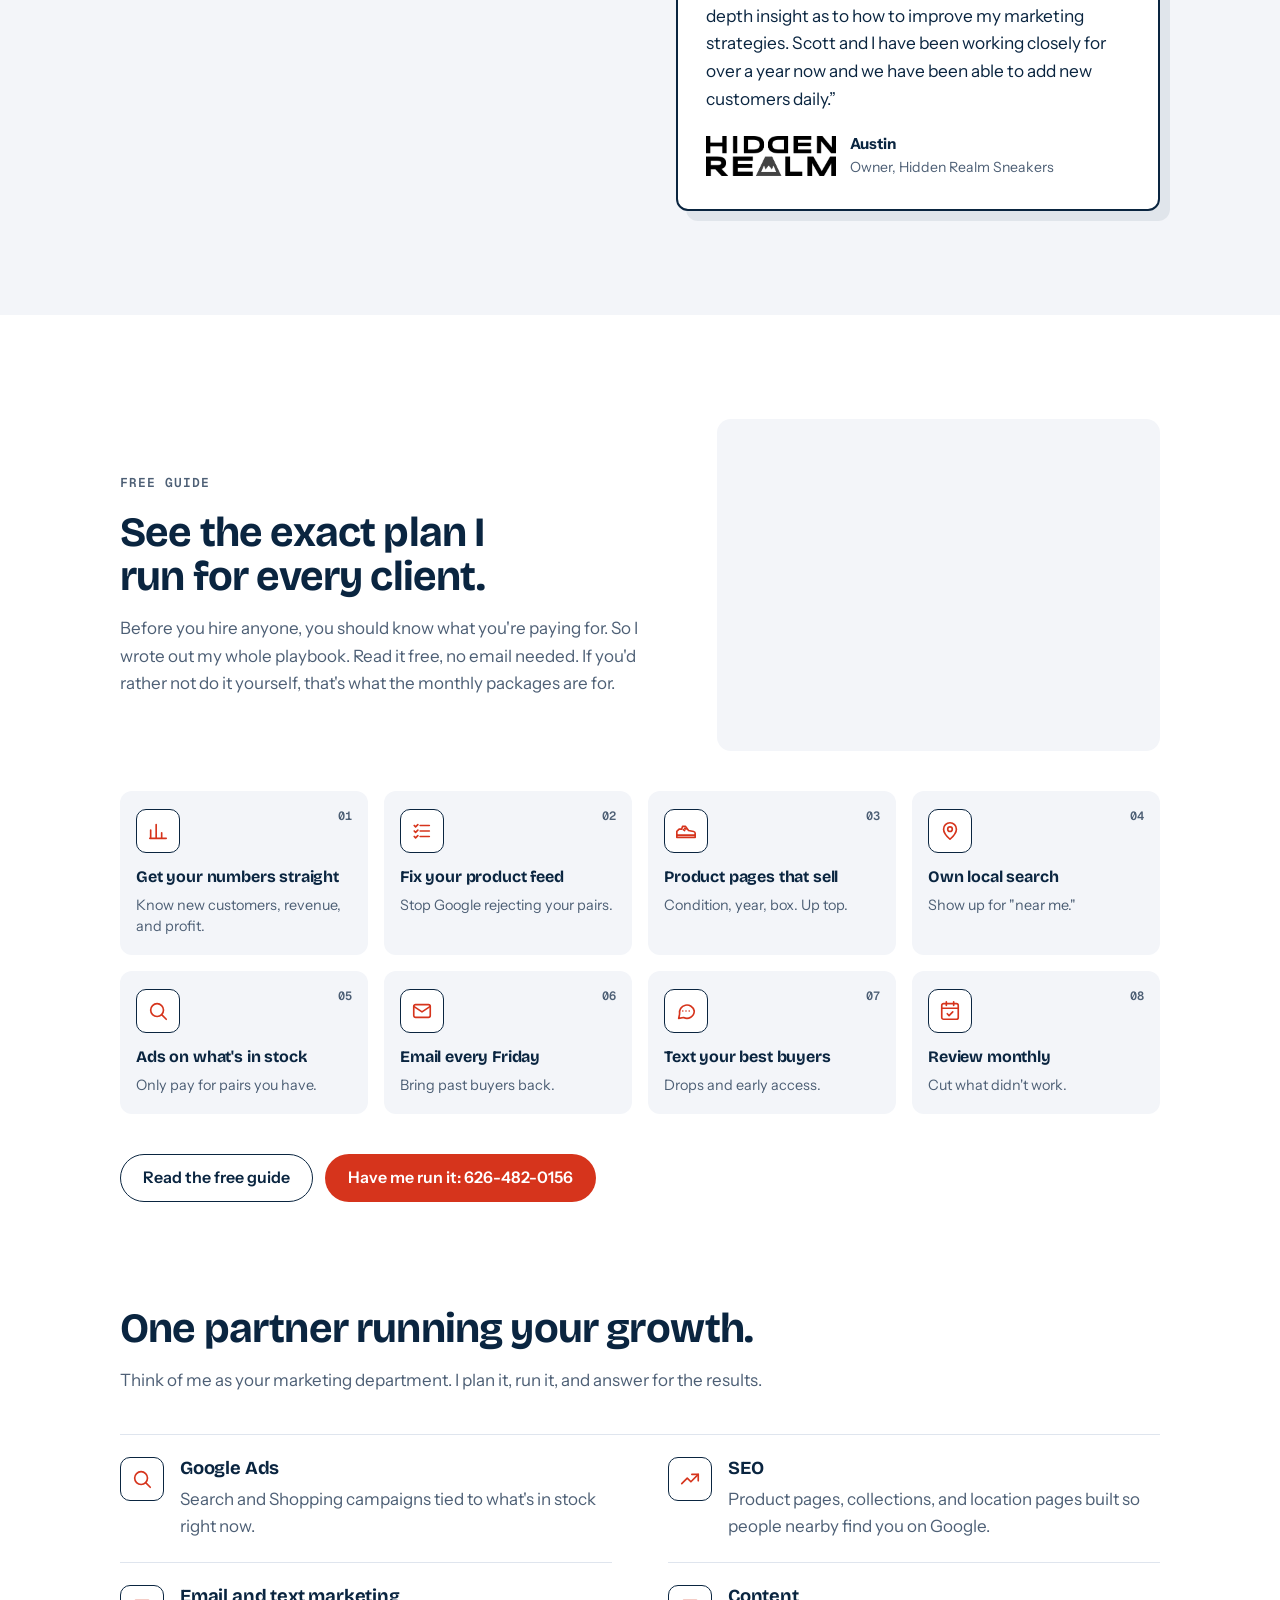
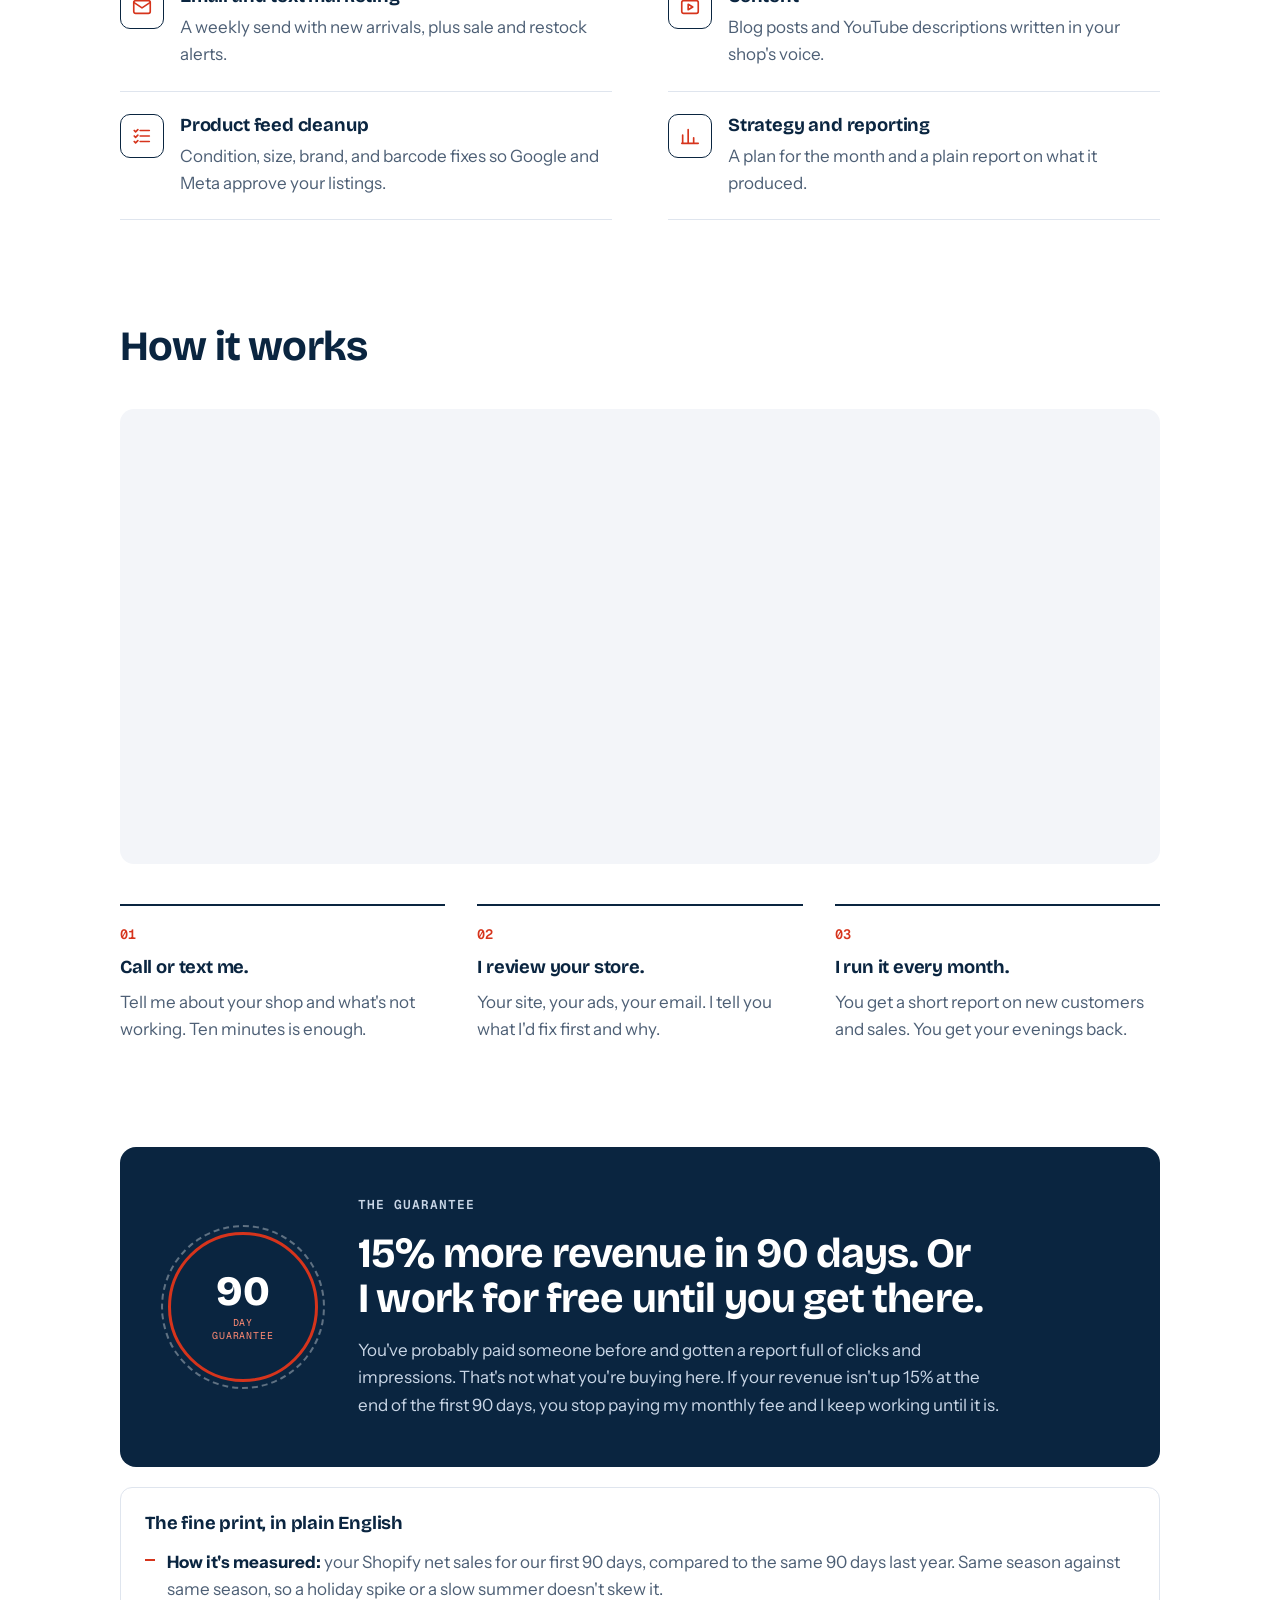
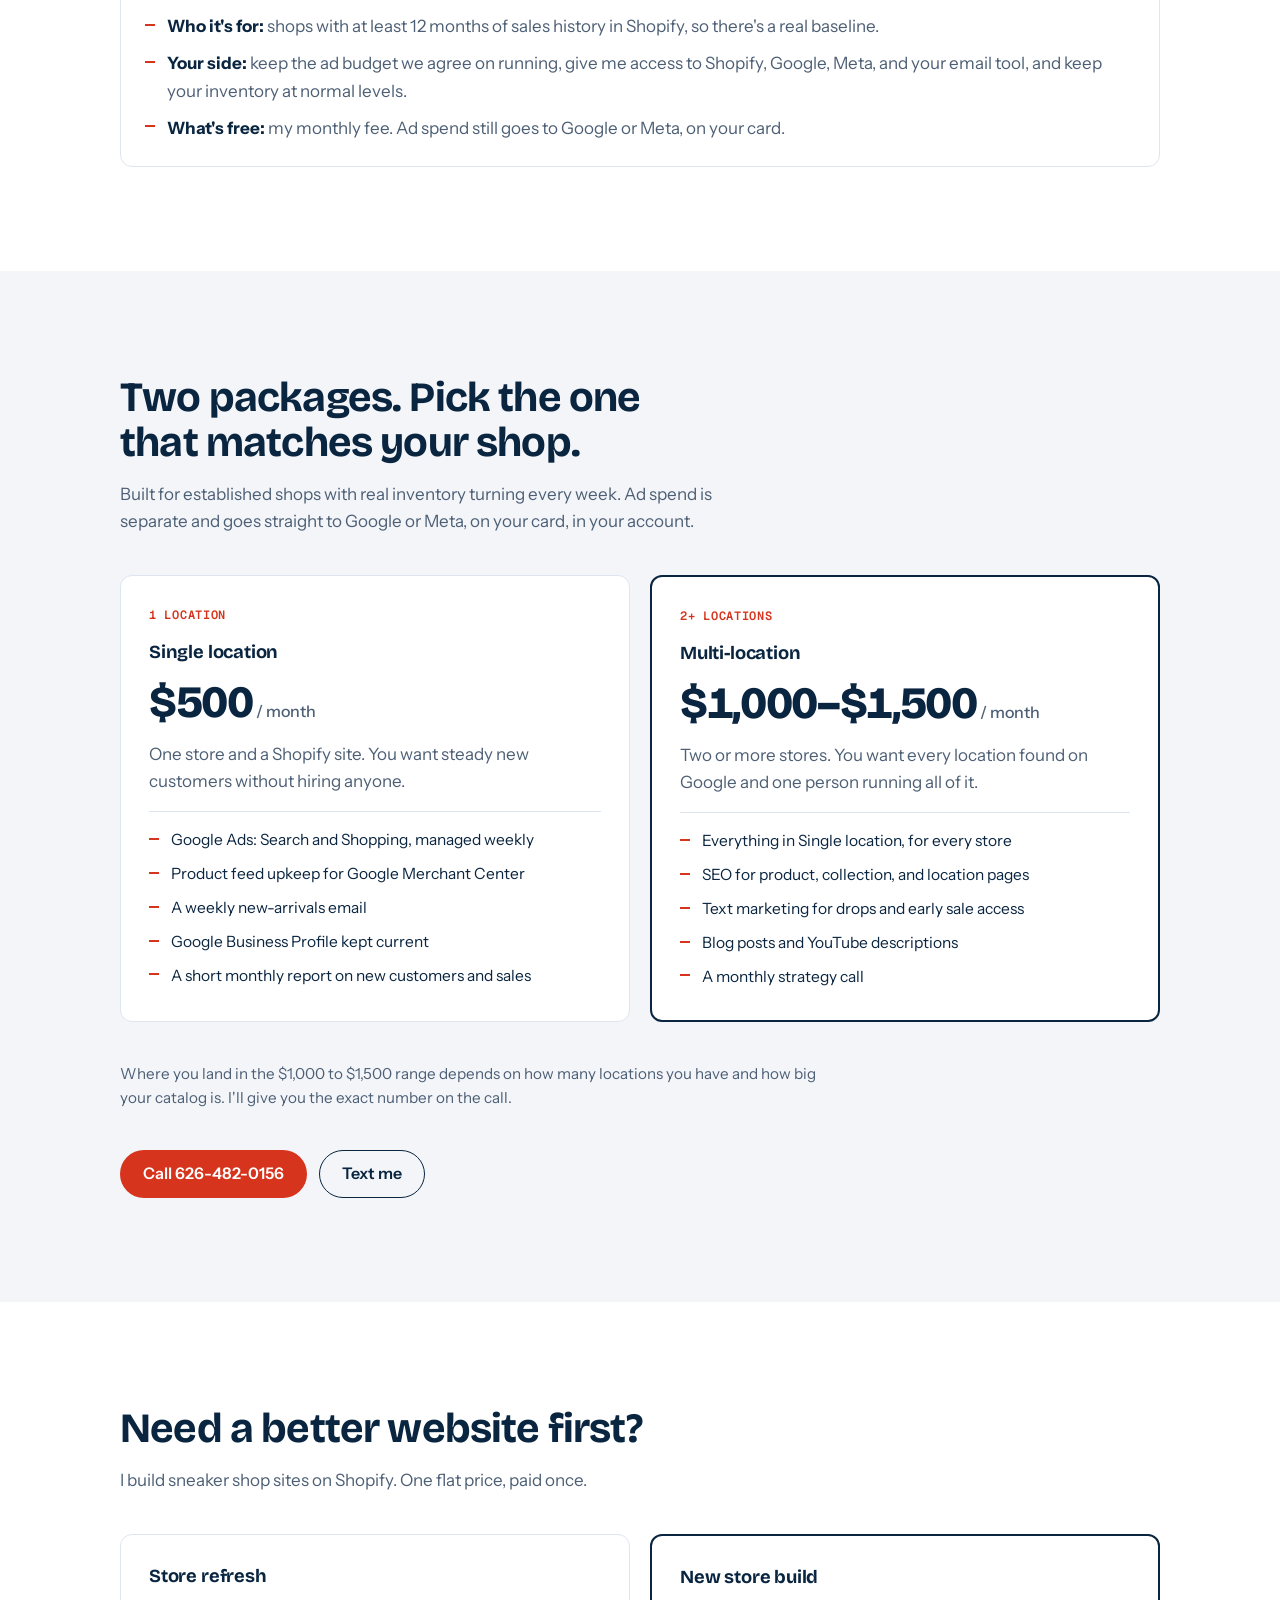
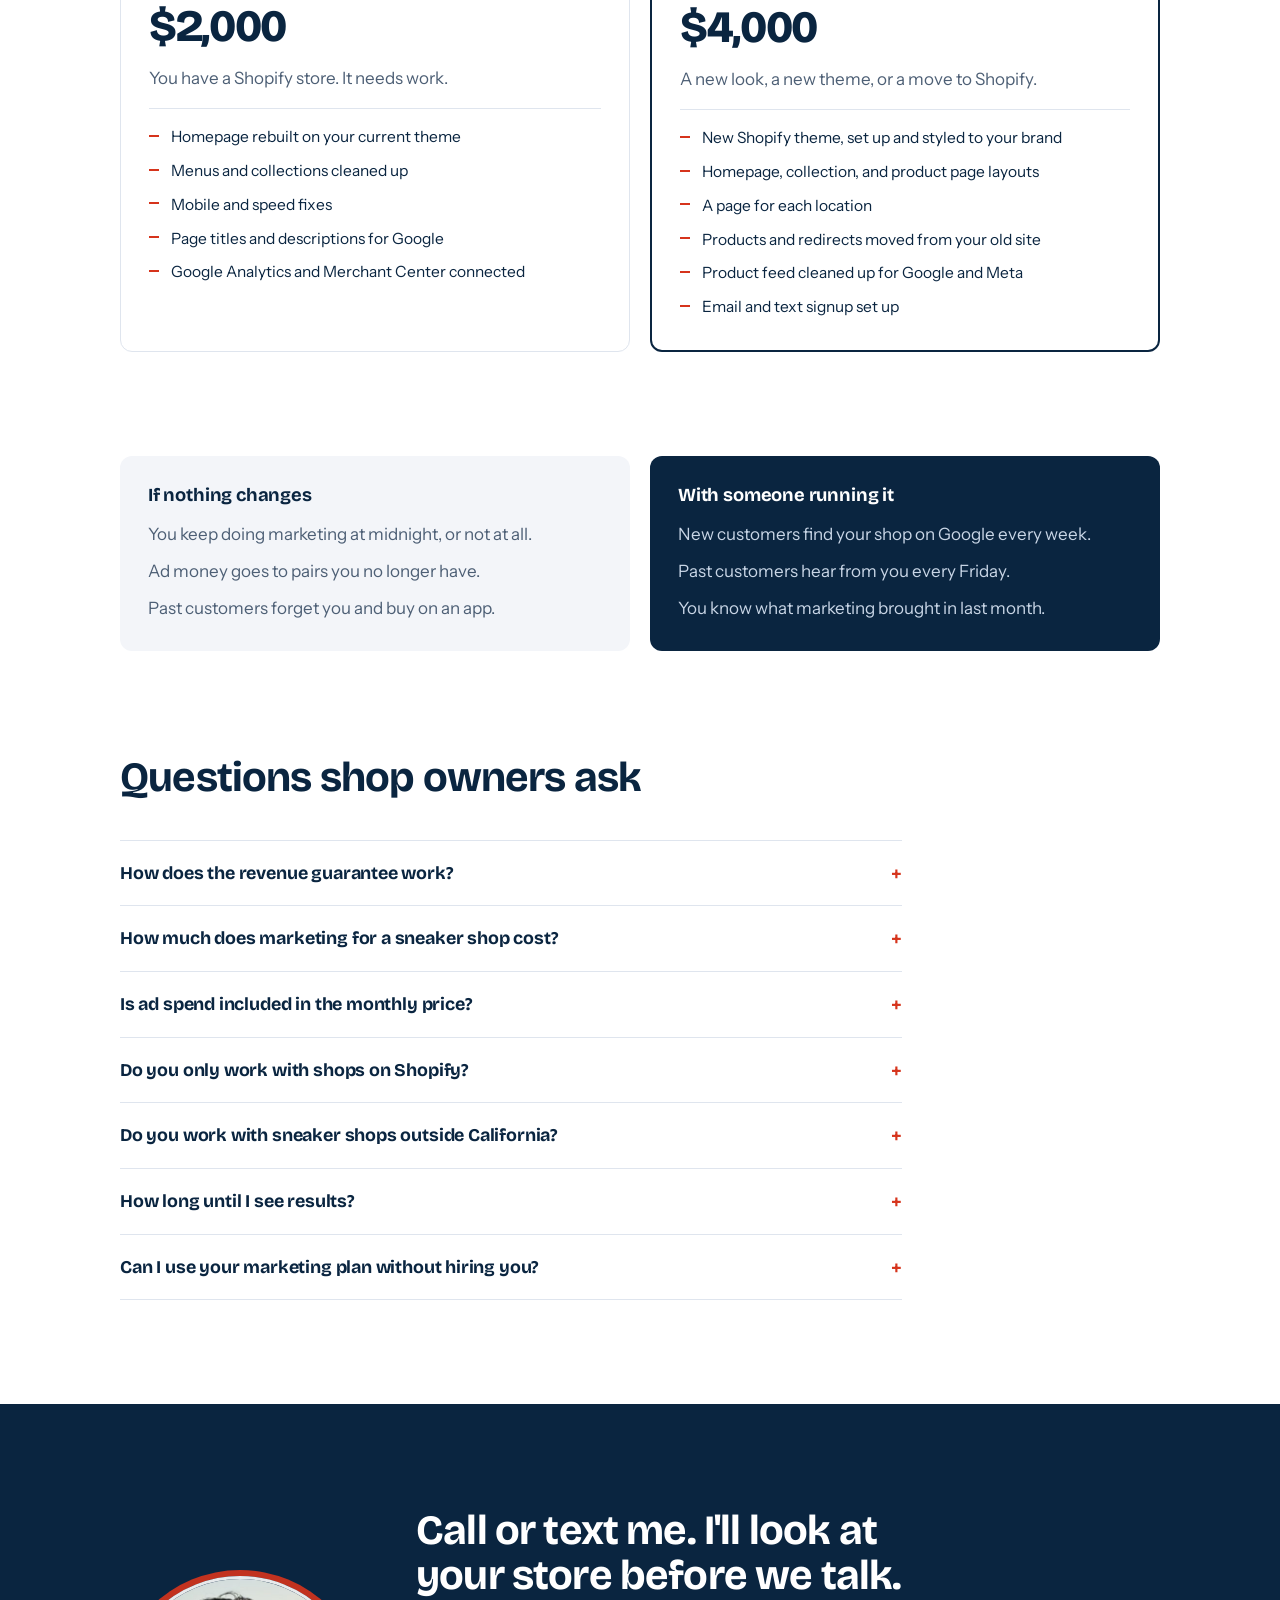
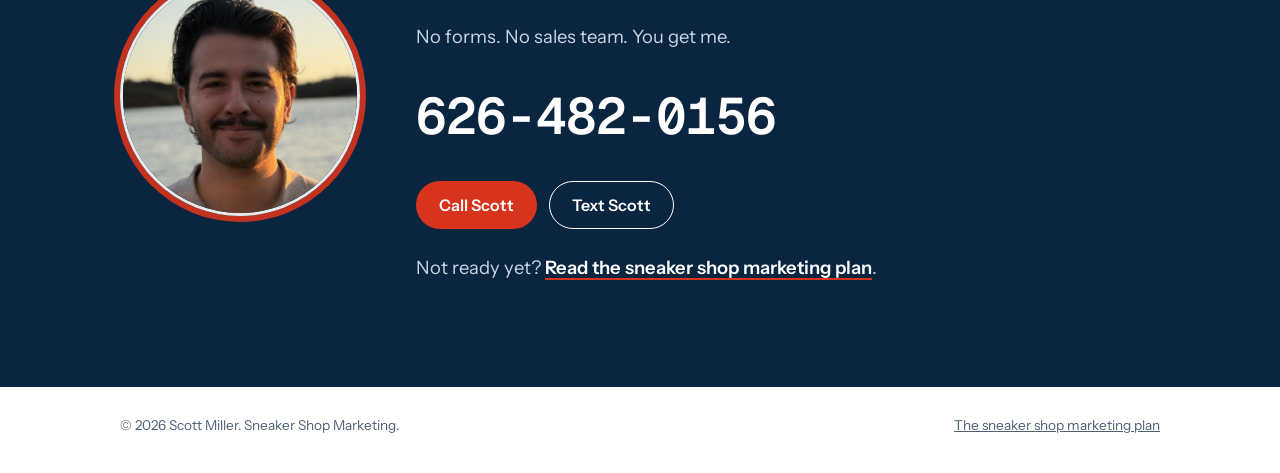
==== commit a10f02d2: "Add headshot to final call-or-text section Co-Authored-By: Claude Sonnet 5.5 <noreply@anthropic.com>" ====
--- a/index.html
+++ b/index.html
@@ -29,7 +29,7 @@
 <link rel="preconnect" href="https://fonts.googleapis.com">
 <link rel="preconnect" href="https://fonts.gstatic.com" crossorigin>
 <link href="https://fonts.googleapis.com/css2?family=Bricolage+Grotesque:opsz,wght@12..96,600;12..96,700;12..96,800&family=Geist+Mono:wght@400;500;600&family=Instrument+Sans:wght@400;500;600&display=swap" rel="stylesheet">
-<link rel="stylesheet" href="/assets/site.css?v=20261122b">
+<link rel="stylesheet" href="/assets/site.css?v=20261122c">
 
 <script type="application/ld+json">
 {
@@ -452,7 +452,9 @@
   </section>
 
   <section class="final" id="contact">
-    <div class="wrap stack" style="gap:24px">
+    <div class="wrap final-grid">
+      <img class="headshot" src="/assets/scott-miller.jpg" alt="Scott Miller" width="480" height="480" loading="lazy" decoding="async">
+      <div class="stack" style="gap:24px">
       <h2>Call or text me. I'll look at your store before we talk.</h2>
       <p class="lede">No forms. No sales team. You get me.</p>
       <a class="big" href="tel:+16264820156">626-482-0156</a>
@@ -461,6 +463,7 @@
         <a class="btn ghost" href="sms:+16264820156">Text Scott</a>
       </div>
       <p class="lede">Not ready yet? <a class="text-link" href="/sneaker-shop-marketing-plan/">Read the sneaker shop marketing plan</a>.</p>
+      </div>
     </div>
   </section>
 
--- a/assets/site.css
+++ b/assets/site.css
@@ -186,6 +186,9 @@
 .final .btn.ghost { border-color: #fff; color: #fff; }
 .final .btn.ghost:hover { background: #fff; color: var(--ink); }
 .final .text-link { color: #fff; }
+.final-grid { display: grid; gap: 28px; align-items: center; justify-items: start; }
+.headshot { display: block; width: 132px; height: 132px; border-radius: 50%; object-fit: cover; border: 3px solid rgba(255,255,255,0.9); box-shadow: 0 0 0 6px rgba(214,52,28,0.9); }
+@media (min-width: 900px) { .final-grid { grid-template-columns: 240px 1fr; gap: 56px; } .headshot { width: 240px; height: 240px; } }
 footer.site { padding: 28px 0 36px; font-size: 0.85rem; color: var(--muted); }
 footer.site .wrap { display: flex; flex-wrap: wrap; gap: 8px 24px; justify-content: space-between; }
 footer.site a { color: var(--muted); }
